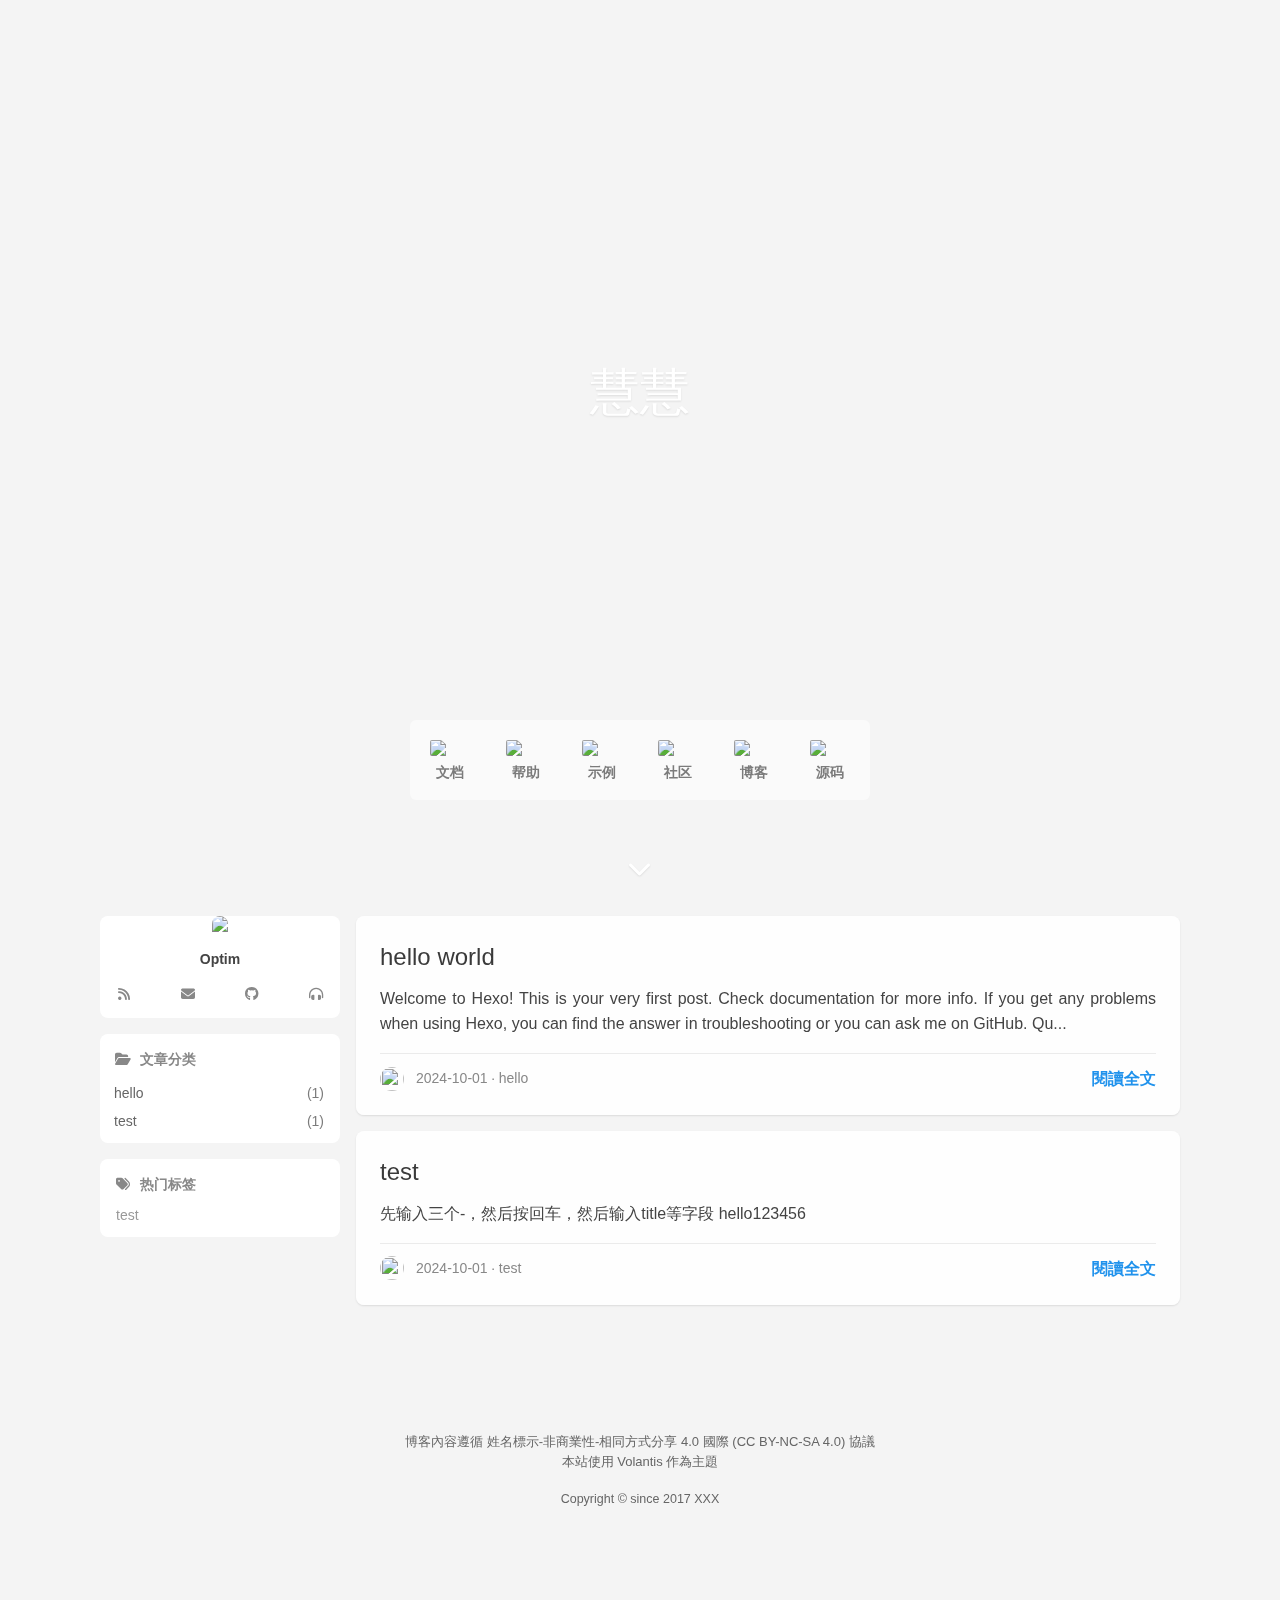
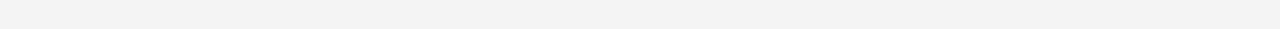
==== index.html @ 01fb9c76 "Site updated: 2024-10-01 23:43:16" ====
<!DOCTYPE html>
<html lang="zh">
    <head hexo-theme='https://github.com/volantis-x/hexo-theme-volantis/#6.0.0-alpha.1'>
  <meta name="generator" content="Hexo 7.3.0">
  <meta name="Volantis" content="6.0.0-alpha.1">
  <meta charset="utf-8">
  <!-- SEO相关 -->
  <meta name="robots" content="index,follow">
  <link rel="canonical" href="http://example.com/"/>
  <!-- 渲染优化 -->
    <meta http-equiv='x-dns-prefetch-control' content='on' />
      <link rel='dns-prefetch' href='https://unpkg.com'>
      <link rel="preconnect" href="https://unpkg.com" crossorigin>
      <link rel='dns-prefetch' href='https://cdn.bootcdn.net'>
      <link rel="preconnect" href="https://cdn.bootcdn.net" crossorigin>
  <meta name="renderer" content="webkit">
  <meta name="force-rendering" content="webkit">
  <meta http-equiv="X-UA-Compatible" content="IE=Edge,chrome=1">
    <meta http-equiv="Content-Security-Policy" content=" default-src 'self' https:; block-all-mixed-content; base-uri 'self' https:; form-action 'self' https:; worker-src 'self' https:; connect-src 'self' https: *; img-src 'self' data: https: *; media-src 'self' https: *; font-src 'self' data: https: *; frame-src 'self' https: *; manifest-src 'self' https: *; child-src https:; script-src 'self' https: 'unsafe-inline' *; style-src 'self' https: 'unsafe-inline' *; ">
  <meta name="HandheldFriendly" content="True" >
  <meta name="apple-mobile-web-app-capable" content="yes">
  <meta name="viewport" content="width=device-width, initial-scale=1, maximum-scale=5">
  <meta content="black-translucent" name="apple-mobile-web-app-status-bar-style">
  <meta content="telephone=no" name="format-detection">
  <!-- import head_begin begin -->
  <!-- import head_begin end -->
  <!-- Custom Files headBegin begin-->
  
  <!-- Custom Files headBegin end-->
  <link rel="preload" href="/css/style.css" as="style">
  <link rel="preload" href="https://unpkg.com/volantis-static@0.0.1660614606622/media/fonts/VarelaRound/VarelaRound-Regular.ttf" as="font" type="font/ttf" crossorigin="anonymous">
<link rel="preload" href="https://unpkg.com/volantis-static@0.0.1660614606622/media/fonts/UbuntuMono/UbuntuMono-Regular.ttf" as="font" type="font/ttf" crossorigin="anonymous">

  <!-- feed -->
  <!-- 页面元数据 -->
  <title>Optim</title>
  <meta name="keywords" content="">
  <meta desc name="description" content="Optim - Optim - Optim">
  <meta property="og:type" content="website">
<meta property="og:title" content="Optim">
<meta property="og:url" content="http://example.com/index.html">
<meta property="og:site_name" content="Optim">
<meta property="og:locale">
<meta property="og:image" content="https://unpkg.com/volantis-static@0.0.1660614606622/media/org.volantis/blog/favicon/android-chrome-192x192.png">
<meta property="article:author" content="Optim">
<meta name="twitter:card" content="summary">
<meta name="twitter:image" content="https://unpkg.com/volantis-static@0.0.1660614606622/media/org.volantis/blog/favicon/android-chrome-192x192.png">
  <style>
    /* 首屏样式 */
    #safearea {
  display: none;
}
:root {
  --color-site-body: #f4f4f4;
  --color-site-bg: #f4f4f4;
  --color-site-inner: #fff;
  --color-site-footer: #666;
  --color-card: #fff;
  --color-text: #444;
  --color-block: #f6f6f6;
  --color-inlinecode: #c74f00;
  --color-codeblock: #fff7ea;
  --color-h1: #3a3a3a;
  --color-h2: #3a3a3a;
  --color-h3: #333;
  --color-h4: #444;
  --color-h5: #555;
  --color-h6: #666;
  --color-p: #444;
  --color-list: #666;
  --color-list-hl: #30ad91;
  --color-meta: #888;
  --color-read-bkg: #e0d8c8;
  --color-read-post: #f8f1e2;
  --color-copyright-bkg: #f5f5f5;
}
* {
  box-sizing: border-box;
  -webkit-box-sizing: border-box;
  -moz-box-sizing: border-box;
  outline: none;
  margin: 0;
  padding: 0;
}
*::-webkit-scrollbar {
  height: 4px;
  width: 4px;
}
*::-webkit-scrollbar-track-piece {
  background: transparent;
}
*::-webkit-scrollbar-thumb {
  background: #3dd9b6;
  cursor: pointer;
  border-radius: 2px;
  -webkit-border-radius: 2px;
}
*::-webkit-scrollbar-thumb:hover {
  background: #ff5722;
}
html {
  color: var(--color-text);
  width: 100%;
  height: 100%;
  font-family: UbuntuMono, "Varela Round", "PingFang SC", "Microsoft YaHei", Helvetica, Arial, Menlo, Monaco, monospace, sans-serif;
  font-size: 16px;
}
html >::-webkit-scrollbar {
  height: 4px;
  width: 4px;
}
html >::-webkit-scrollbar-track-piece {
  background: transparent;
}
html >::-webkit-scrollbar-thumb {
  background: #3dd9b6;
  cursor: pointer;
  border-radius: 2px;
  -webkit-border-radius: 2px;
}
html >::-webkit-scrollbar-thumb:hover {
  background: #ff5722;
}
body {
  background-color: var(--color-site-body);
  text-rendering: optimizelegibility;
  -webkit-tap-highlight-color: rgba(0,0,0,0);
  line-height: 1.6;
  -webkit-text-size-adjust: 100%;
  -ms-text-size-adjust: 100%;
}
body.modal-active {
  overflow: hidden;
}
@media screen and (max-width: 680px) {
  body.modal-active {
    position: fixed;
    top: 0;
    right: 0;
    bottom: 0;
    left: 0;
  }
}
a {
  color: #2092ec;
  cursor: pointer;
  text-decoration: none;
  transition: all 0.28s ease;
  -webkit-transition: all 0.28s ease;
  -khtml-transition: all 0.28s ease;
  -moz-transition: all 0.28s ease;
  -o-transition: all 0.28s ease;
  -ms-transition: all 0.28s ease;
}
a:hover {
  color: #ff5722;
}
a:active,
a:hover {
  outline: 0;
}
ul,
ol {
  padding-left: 0;
}
ul li,
ol li {
  list-style: none;
}
header {
  display: -webkit-box /* OLD - iOS 6-, Safari 3.1-6 */;
  display: -moz-box /* OLD - Firefox 19- (buggy but mostly works) */;
  display: block;
}
img {
  border: 0;
  background: none;
  max-width: 100%;
}
svg:not(:root) {
  overflow: hidden;
}
hr {
  -moz-box-sizing: content-box;
  box-sizing: content-box;
  -webkit-box-sizing: content-box;
  -moz-box-sizing: content-box;
  height: 0;
  border: 0;
  border-radius: 1px;
  -webkit-border-radius: 1px;
  border-bottom: 1px solid rgba(68,68,68,0.1);
}
button,
input {
  color: inherit;
  font: inherit;
  margin: 0;
}
button {
  overflow: visible;
  text-transform: none;
  -webkit-appearance: button;
  cursor: pointer;
}
@supports (backdrop-filter: blur(20px)) {
  .blur {
    background: rgba(255,255,255,0.9) !important;
    backdrop-filter: saturate(200%) blur(20px);
  }
}
.shadow {
  box-shadow: 0 1px 2px 0px rgba(0,0,0,0.1);
  -webkit-box-shadow: 0 1px 2px 0px rgba(0,0,0,0.1);
}
.shadow.floatable {
  transition: all 0.28s ease;
  -webkit-transition: all 0.28s ease;
  -khtml-transition: all 0.28s ease;
  -moz-transition: all 0.28s ease;
  -o-transition: all 0.28s ease;
  -ms-transition: all 0.28s ease;
}
.shadow.floatable:hover {
  box-shadow: 0 2px 4px 0px rgba(0,0,0,0.1), 0 4px 8px 0px rgba(0,0,0,0.1), 0 8px 16px 0px rgba(0,0,0,0.1);
  -webkit-box-shadow: 0 2px 4px 0px rgba(0,0,0,0.1), 0 4px 8px 0px rgba(0,0,0,0.1), 0 8px 16px 0px rgba(0,0,0,0.1);
}
#l_cover {
  min-height: 64px;
}
.cover-wrapper {
  top: 0;
  left: 0;
  max-width: 100%;
  height: 100vh;
  display: -webkit-box /* OLD - iOS 6-, Safari 3.1-6 */;
  display: -moz-box /* OLD - Firefox 19- (buggy but mostly works) */;
  display: -ms-flexbox /* TWEENER - IE 10 */;
  display: -webkit-flex /* NEW - Chrome */;
  display: flex /* NEW, Spec - Opera 12.1, Firefox 20+ */;
  display: flex;
  flex-wrap: nowrap;
  -webkit-flex-wrap: nowrap;
  -khtml-flex-wrap: nowrap;
  -moz-flex-wrap: nowrap;
  -o-flex-wrap: nowrap;
  -ms-flex-wrap: nowrap;
  -webkit-box-direction: normal;
  -moz-box-direction: normal;
  -webkit-box-orient: vertical;
  -moz-box-orient: vertical;
  -webkit-flex-direction: column;
  -ms-flex-direction: column;
  flex-direction: column;
  align-items: center;
  align-self: center;
  align-content: center;
  color: var(--color-site-inner);
  padding: 0 16px;
  user-select: none;
  -webkit-user-select: none;
  -moz-user-select: none;
  -ms-user-select: none;
  position: relative;
  overflow: hidden;
  margin-bottom: -100px;
}
.cover-wrapper .cover-bg {
  position: absolute;
  width: 100%;
  height: 100%;
  background-position: center;
  background-size: cover;
  -webkit-background-size: cover;
  -moz-background-size: cover;
}
.cover-wrapper .cover-bg.lazyload:not(.loaded) {
  opacity: 0;
  -webkit-opacity: 0;
  -moz-opacity: 0;
}
.cover-wrapper .cover-bg.lazyload.loaded {
  animation-delay: 0s;
  animation-duration: 0.5s;
  animation-fill-mode: forwards;
  animation-timing-function: ease-out;
  animation-name: fadeIn;
}
@-moz-keyframes fadeIn {
  0% {
    opacity: 0;
    -webkit-opacity: 0;
    -moz-opacity: 0;
    filter: blur(12px);
    transform: scale(1.02);
    -webkit-transform: scale(1.02);
    -khtml-transform: scale(1.02);
    -moz-transform: scale(1.02);
    -o-transform: scale(1.02);
    -ms-transform: scale(1.02);
  }
  100% {
    opacity: 1;
    -webkit-opacity: 1;
    -moz-opacity: 1;
  }
}
@-webkit-keyframes fadeIn {
  0% {
    opacity: 0;
    -webkit-opacity: 0;
    -moz-opacity: 0;
    filter: blur(12px);
    transform: scale(1.02);
    -webkit-transform: scale(1.02);
    -khtml-transform: scale(1.02);
    -moz-transform: scale(1.02);
    -o-transform: scale(1.02);
    -ms-transform: scale(1.02);
  }
  100% {
    opacity: 1;
    -webkit-opacity: 1;
    -moz-opacity: 1;
  }
}
@-o-keyframes fadeIn {
  0% {
    opacity: 0;
    -webkit-opacity: 0;
    -moz-opacity: 0;
    filter: blur(12px);
    transform: scale(1.02);
    -webkit-transform: scale(1.02);
    -khtml-transform: scale(1.02);
    -moz-transform: scale(1.02);
    -o-transform: scale(1.02);
    -ms-transform: scale(1.02);
  }
  100% {
    opacity: 1;
    -webkit-opacity: 1;
    -moz-opacity: 1;
  }
}
@keyframes fadeIn {
  0% {
    opacity: 0;
    -webkit-opacity: 0;
    -moz-opacity: 0;
    filter: blur(12px);
    transform: scale(1.02);
    -webkit-transform: scale(1.02);
    -khtml-transform: scale(1.02);
    -moz-transform: scale(1.02);
    -o-transform: scale(1.02);
    -ms-transform: scale(1.02);
  }
  100% {
    opacity: 1;
    -webkit-opacity: 1;
    -moz-opacity: 1;
  }
}
.cover-wrapper .cover-body {
  z-index: 1;
  position: relative;
  width: 100%;
  height: 100%;
}
.cover-wrapper#full {
  height: calc(100vh + 100px);
  padding-bottom: 100px;
}
.cover-wrapper#half {
  max-height: 640px;
  min-height: 400px;
  height: calc(36vh - 64px + 200px);
}
.cover-wrapper #scroll-down {
  width: 100%;
  height: 64px;
  position: absolute;
  bottom: 100px;
  text-align: center;
  cursor: pointer;
}
.cover-wrapper #scroll-down .scroll-down-effects {
  color: #fff;
  font-size: 24px;
  line-height: 64px;
  position: absolute;
  width: 24px;
  left: calc(50% - 12px);
  text-shadow: 0 1px 2px rgba(0,0,0,0.1);
  animation: scroll-down-effect 1.5s infinite;
  -webkit-animation: scroll-down-effect 1.5s infinite;
  -khtml-animation: scroll-down-effect 1.5s infinite;
  -moz-animation: scroll-down-effect 1.5s infinite;
  -o-animation: scroll-down-effect 1.5s infinite;
  -ms-animation: scroll-down-effect 1.5s infinite;
}
@-moz-keyframes scroll-down-effect {
  0% {
    top: 0;
    opacity: 1;
    -webkit-opacity: 1;
    -moz-opacity: 1;
  }
  50% {
    top: -16px;
    opacity: 0.4;
    -webkit-opacity: 0.4;
    -moz-opacity: 0.4;
  }
  100% {
    top: 0;
    opacity: 1;
    -webkit-opacity: 1;
    -moz-opacity: 1;
  }
}
@-webkit-keyframes scroll-down-effect {
  0% {
    top: 0;
    opacity: 1;
    -webkit-opacity: 1;
    -moz-opacity: 1;
  }
  50% {
    top: -16px;
    opacity: 0.4;
    -webkit-opacity: 0.4;
    -moz-opacity: 0.4;
  }
  100% {
    top: 0;
    opacity: 1;
    -webkit-opacity: 1;
    -moz-opacity: 1;
  }
}
@-o-keyframes scroll-down-effect {
  0% {
    top: 0;
    opacity: 1;
    -webkit-opacity: 1;
    -moz-opacity: 1;
  }
  50% {
    top: -16px;
    opacity: 0.4;
    -webkit-opacity: 0.4;
    -moz-opacity: 0.4;
  }
  100% {
    top: 0;
    opacity: 1;
    -webkit-opacity: 1;
    -moz-opacity: 1;
  }
}
@keyframes scroll-down-effect {
  0% {
    top: 0;
    opacity: 1;
    -webkit-opacity: 1;
    -moz-opacity: 1;
  }
  50% {
    top: -16px;
    opacity: 0.4;
    -webkit-opacity: 0.4;
    -moz-opacity: 0.4;
  }
  100% {
    top: 0;
    opacity: 1;
    -webkit-opacity: 1;
    -moz-opacity: 1;
  }
}
.cover-wrapper .cover-body {
  margin-top: 64px;
  margin-bottom: 100px;
}
.cover-wrapper .cover-body,
.cover-wrapper .cover-body .top,
.cover-wrapper .cover-body .bottom {
  display: -webkit-box /* OLD - iOS 6-, Safari 3.1-6 */;
  display: -moz-box /* OLD - Firefox 19- (buggy but mostly works) */;
  display: -ms-flexbox /* TWEENER - IE 10 */;
  display: -webkit-flex /* NEW - Chrome */;
  display: flex /* NEW, Spec - Opera 12.1, Firefox 20+ */;
  display: flex;
  -webkit-box-direction: normal;
  -moz-box-direction: normal;
  -webkit-box-orient: vertical;
  -moz-box-orient: vertical;
  -webkit-flex-direction: column;
  -ms-flex-direction: column;
  flex-direction: column;
  align-items: center;
  justify-content: center;
  -webkit-justify-content: center;
  -khtml-justify-content: center;
  -moz-justify-content: center;
  -o-justify-content: center;
  -ms-justify-content: center;
  max-width: 100%;
}
.cover-wrapper .cover-body .bottom {
  margin-top: 32px;
}
.cover-wrapper .cover-body .title {
  font-family: "Varela Round", "PingFang SC", "Microsoft YaHei", Helvetica, Arial, Helvetica, monospace;
  font-size: 3.125rem;
  line-height: 1.2;
  text-shadow: 0 1px 2px rgba(0,0,0,0.1);
}
.cover-wrapper .cover-body .subtitle {
  font-size: 20px;
}
.cover-wrapper .cover-body .logo {
  max-height: 120px;
  max-width: calc(100% - 4 * 16px);
}
@media screen and (min-height: 1024px) {
  .cover-wrapper .cover-body .title {
    font-size: 3rem;
  }
  .cover-wrapper .cover-body .subtitle {
    font-size: 1.05rem;
  }
  .cover-wrapper .cover-body .logo {
    max-height: 150px;
  }
}
.cover-wrapper .cover-body .m_search {
  position: relative;
  max-width: calc(100% - 16px);
  width: 320px;
  vertical-align: middle;
}
.cover-wrapper .cover-body .m_search .form {
  position: relative;
  display: -webkit-box /* OLD - iOS 6-, Safari 3.1-6 */;
  display: -moz-box /* OLD - Firefox 19- (buggy but mostly works) */;
  display: block;
  width: 100%;
}
.cover-wrapper .cover-body .m_search .icon,
.cover-wrapper .cover-body .m_search .input {
  transition: all 0.28s ease;
  -webkit-transition: all 0.28s ease;
  -khtml-transition: all 0.28s ease;
  -moz-transition: all 0.28s ease;
  -o-transition: all 0.28s ease;
  -ms-transition: all 0.28s ease;
}
.cover-wrapper .cover-body .m_search .icon {
  position: absolute;
  display: -webkit-box /* OLD - iOS 6-, Safari 3.1-6 */;
  display: -moz-box /* OLD - Firefox 19- (buggy but mostly works) */;
  display: block;
  line-height: 2.5rem;
  width: 32px;
  top: 0;
  left: 5px;
  color: rgba(68,68,68,0.75);
}
.cover-wrapper .cover-body .m_search .input {
  display: -webkit-box /* OLD - iOS 6-, Safari 3.1-6 */;
  display: -moz-box /* OLD - Firefox 19- (buggy but mostly works) */;
  display: block;
  height: 2.5rem;
  width: 100%;
  box-shadow: none;
  -webkit-box-shadow: none;
  box-sizing: border-box;
  -webkit-box-sizing: border-box;
  -moz-box-sizing: border-box;
  font-size: 0.875rem;
  -webkit-appearance: none;
  padding-left: 36px;
  border-radius: 1.4rem;
  -webkit-border-radius: 1.4rem;
  background: rgba(255,255,255,0.6);
  backdrop-filter: blur(10px);
  border: none;
  color: var(--color-text);
}
@media screen and (max-width: 500px) {
  .cover-wrapper .cover-body .m_search .input {
    padding-left: 36px;
  }
}
.cover-wrapper .cover-body .m_search .input:hover {
  background: rgba(255,255,255,0.8);
}
.cover-wrapper .cover-body .m_search .input:focus {
  background: #fff;
}
.cover-wrapper .list-h {
  display: -webkit-box /* OLD - iOS 6-, Safari 3.1-6 */;
  display: -moz-box /* OLD - Firefox 19- (buggy but mostly works) */;
  display: -ms-flexbox /* TWEENER - IE 10 */;
  display: -webkit-flex /* NEW - Chrome */;
  display: flex /* NEW, Spec - Opera 12.1, Firefox 20+ */;
  display: flex;
  -webkit-box-direction: normal;
  -moz-box-direction: normal;
  -webkit-box-orient: horizontal;
  -moz-box-orient: horizontal;
  -webkit-flex-direction: row;
  -ms-flex-direction: row;
  flex-direction: row;
  flex-wrap: wrap;
  -webkit-flex-wrap: wrap;
  -khtml-flex-wrap: wrap;
  -moz-flex-wrap: wrap;
  -o-flex-wrap: wrap;
  -ms-flex-wrap: wrap;
  align-items: stretch;
  border-radius: 4px;
  -webkit-border-radius: 4px;
  user-select: none;
  -webkit-user-select: none;
  -moz-user-select: none;
  -ms-user-select: none;
}
.cover-wrapper .list-h a {
  -webkit-box-flex: 1;
  -moz-box-flex: 1;
  -webkit-flex: 1 0;
  -ms-flex: 1 0;
  flex: 1 0;
  display: -webkit-box /* OLD - iOS 6-, Safari 3.1-6 */;
  display: -moz-box /* OLD - Firefox 19- (buggy but mostly works) */;
  display: -ms-flexbox /* TWEENER - IE 10 */;
  display: -webkit-flex /* NEW - Chrome */;
  display: flex /* NEW, Spec - Opera 12.1, Firefox 20+ */;
  display: flex;
  font-weight: 600;
}
.cover-wrapper .list-h a img {
  display: -webkit-box /* OLD - iOS 6-, Safari 3.1-6 */;
  display: -moz-box /* OLD - Firefox 19- (buggy but mostly works) */;
  display: block;
  border-radius: 2px;
  -webkit-border-radius: 2px;
  margin: 4px;
  min-width: 40px;
  max-width: 44px;
}
@media screen and (max-width: 768px) {
  .cover-wrapper .list-h a img {
    min-width: 36px;
    max-width: 40px;
  }
}
@media screen and (max-width: 500px) {
  .cover-wrapper .list-h a img {
    margin: 2px 4px;
    min-width: 32px;
    max-width: 36px;
  }
}
@media screen and (max-width: 375px) {
  .cover-wrapper .list-h a img {
    min-width: 28px;
    max-width: 32px;
  }
}
.cover-wrapper {
  max-width: 100%;
}
.cover-wrapper.search .bottom .menu {
  margin-top: 16px;
}
.cover-wrapper.search .bottom .menu .list-h a {
  white-space: nowrap;
  -webkit-box-direction: normal;
  -moz-box-direction: normal;
  -webkit-box-orient: horizontal;
  -moz-box-orient: horizontal;
  -webkit-flex-direction: row;
  -ms-flex-direction: row;
  flex-direction: row;
  align-items: baseline;
  padding: 2px;
  margin: 4px;
  color: var(--color-site-inner);
  opacity: 0.75;
  -webkit-opacity: 0.75;
  -moz-opacity: 0.75;
  text-shadow: 0 1px 2px rgba(0,0,0,0.05);
  border-bottom: 2px solid transparent;
}
.cover-wrapper.search .bottom .menu .list-h a i {
  margin-right: 4px;
}
.cover-wrapper.search .bottom .menu .list-h a p {
  font-size: 0.9375rem;
}
.cover-wrapper.search .bottom .menu .list-h a:hover,
.cover-wrapper.search .bottom .menu .list-h a.active,
.cover-wrapper.search .bottom .menu .list-h a:active {
  opacity: 1;
  -webkit-opacity: 1;
  -moz-opacity: 1;
  border-bottom: 2px solid var(--color-site-inner);
}
.cover-wrapper.dock .menu,
.cover-wrapper.featured .menu,
.cover-wrapper.focus .menu {
  border-radius: 6px;
  -webkit-border-radius: 6px;
}
.cover-wrapper.dock .menu .list-h a,
.cover-wrapper.featured .menu .list-h a,
.cover-wrapper.focus .menu .list-h a {
  -webkit-box-direction: normal;
  -moz-box-direction: normal;
  -webkit-box-orient: vertical;
  -moz-box-orient: vertical;
  -webkit-flex-direction: column;
  -ms-flex-direction: column;
  flex-direction: column;
  align-items: center;
  padding: 12px;
  line-height: 24px;
  border-radius: 4px;
  -webkit-border-radius: 4px;
  border-bottom: none;
  text-align: center;
  align-content: flex-end;
  color: rgba(68,68,68,0.7);
  font-size: 1.5rem;
}
@media screen and (max-width: 500px) {
  .cover-wrapper.dock .menu .list-h a,
  .cover-wrapper.featured .menu .list-h a,
  .cover-wrapper.focus .menu .list-h a {
    padding: 12px 8px;
  }
}
.cover-wrapper.dock .menu .list-h a i,
.cover-wrapper.featured .menu .list-h a i,
.cover-wrapper.focus .menu .list-h a i {
  margin: 8px;
}
.cover-wrapper.dock .menu .list-h a p,
.cover-wrapper.featured .menu .list-h a p,
.cover-wrapper.focus .menu .list-h a p {
  font-size: 0.875rem;
}
.cover-wrapper.dock .menu .list-h a.active,
.cover-wrapper.featured .menu .list-h a.active,
.cover-wrapper.focus .menu .list-h a.active {
  background: var(--color-card);
  backdrop-filter: none;
}
.cover-wrapper.dock .menu .list-h a.active i,
.cover-wrapper.featured .menu .list-h a.active i,
.cover-wrapper.focus .menu .list-h a.active i,
.cover-wrapper.dock .menu .list-h a.active i+p,
.cover-wrapper.featured .menu .list-h a.active i+p,
.cover-wrapper.focus .menu .list-h a.active i+p {
  color: #3dd9b6;
}
.cover-wrapper.dock .menu .list-h a.active img+p,
.cover-wrapper.featured .menu .list-h a.active img+p,
.cover-wrapper.focus .menu .list-h a.active img+p {
  color: var(--color-text);
}
.cover-wrapper.dock .menu .list-h a:hover,
.cover-wrapper.featured .menu .list-h a:hover,
.cover-wrapper.focus .menu .list-h a:hover {
  background: var(--color-card);
}
.cover-wrapper.dock .top {
  margin-bottom: 48px;
}
.cover-wrapper.dock .menu {
  background: rgba(255,255,255,0.5);
  position: absolute;
  bottom: 0;
  max-width: 100%;
}
.cover-wrapper.dock .menu .list-h {
  flex-wrap: nowrap;
  -webkit-flex-wrap: nowrap;
  -khtml-flex-wrap: nowrap;
  -moz-flex-wrap: nowrap;
  -o-flex-wrap: nowrap;
  -ms-flex-wrap: nowrap;
  margin: 4px;
}
.cover-wrapper.dock .menu .list-h a+a {
  margin-left: 4px;
}
@media screen and (max-width: 500px) {
  .cover-wrapper.dock .menu .list-h {
    overflow-x: scroll;
  }
  .cover-wrapper.dock .menu .list-h::-webkit-scrollbar {
    height: 0;
    width: 0;
  }
  .cover-wrapper.dock .menu .list-h::-webkit-scrollbar-track-piece {
    background: transparent;
  }
  .cover-wrapper.dock .menu .list-h::-webkit-scrollbar-thumb {
    background: #3dd9b6;
    cursor: pointer;
    border-radius: 0;
    -webkit-border-radius: 0;
  }
  .cover-wrapper.dock .menu .list-h::-webkit-scrollbar-thumb:hover {
    background: #ff5722;
  }
}
@supports (backdrop-filter: blur(20px)) {
  .cover-wrapper.dock .menu {
    background: rgba(255,255,255,0.5);
    backdrop-filter: saturate(200%) blur(20px);
  }
}
@font-face {
  font-family: 'UbuntuMono';
  src: url("https://unpkg.com/volantis-static@0.0.1660614606622/media/fonts/UbuntuMono/UbuntuMono-Regular.ttf");
  font-weight: 'normal';
  font-style: 'normal';
  font-display: swap;
}
@font-face {
  font-family: 'Varela Round';
  src: url("https://unpkg.com/volantis-static@0.0.1660614606622/media/fonts/VarelaRound/VarelaRound-Regular.ttf");
  font-weight: 'normal';
  font-style: 'normal';
  font-display: swap;
}
.l_header {
  position: fixed;
  z-index: 1000;
  top: 0;
  width: 100%;
  height: 64px;
  background: var(--color-card);
  box-shadow: 0 1px 2px 0px rgba(0,0,0,0.1);
  -webkit-box-shadow: 0 1px 2px 0px rgba(0,0,0,0.1);
}
.l_header.auto {
  transition: opacity 0.4s ease;
  -webkit-transition: opacity 0.4s ease;
  -khtml-transition: opacity 0.4s ease;
  -moz-transition: opacity 0.4s ease;
  -o-transition: opacity 0.4s ease;
  -ms-transition: opacity 0.4s ease;
  visibility: hidden;
}
.l_header.auto.show {
  opacity: 1 !important;
  -webkit-opacity: 1 !important;
  -moz-opacity: 1 !important;
  visibility: visible;
}
.l_header .container {
  margin-left: 16px;
  margin-right: 16px;
}
.l_header #wrapper {
  height: 100%;
  user-select: none;
  -webkit-user-select: none;
  -moz-user-select: none;
  -ms-user-select: none;
}
.l_header #wrapper .nav-main,
.l_header #wrapper .nav-sub {
  display: -webkit-box /* OLD - iOS 6-, Safari 3.1-6 */;
  display: -moz-box /* OLD - Firefox 19- (buggy but mostly works) */;
  display: -ms-flexbox /* TWEENER - IE 10 */;
  display: -webkit-flex /* NEW - Chrome */;
  display: flex /* NEW, Spec - Opera 12.1, Firefox 20+ */;
  display: flex;
  flex-wrap: nowrap;
  -webkit-flex-wrap: nowrap;
  -khtml-flex-wrap: nowrap;
  -moz-flex-wrap: nowrap;
  -o-flex-wrap: nowrap;
  -ms-flex-wrap: nowrap;
  justify-content: space-between;
  -webkit-justify-content: space-between;
  -khtml-justify-content: space-between;
  -moz-justify-content: space-between;
  -o-justify-content: space-between;
  -ms-justify-content: space-between;
  align-items: center;
}
.l_header #wrapper .nav-main {
  transition: all 0.28s ease;
  -webkit-transition: all 0.28s ease;
  -khtml-transition: all 0.28s ease;
  -moz-transition: all 0.28s ease;
  -o-transition: all 0.28s ease;
  -ms-transition: all 0.28s ease;
}
.l_header #wrapper.sub .nav-main {
  transform: translateY(-64px);
  -webkit-transform: translateY(-64px);
  -khtml-transform: translateY(-64px);
  -moz-transform: translateY(-64px);
  -o-transform: translateY(-64px);
  -ms-transform: translateY(-64px);
}
.l_header #wrapper .nav-sub {
  transition: all 0.28s ease;
  -webkit-transition: all 0.28s ease;
  -khtml-transition: all 0.28s ease;
  -moz-transition: all 0.28s ease;
  -o-transition: all 0.28s ease;
  -ms-transition: all 0.28s ease;
  opacity: 0;
  -webkit-opacity: 0;
  -moz-opacity: 0;
  height: 64px;
  width: calc(100% - 2 * 16px);
  position: absolute;
}
.l_header #wrapper .nav-sub ::-webkit-scrollbar {
  display: -webkit-box /* OLD - iOS 6-, Safari 3.1-6 */;
  display: -moz-box /* OLD - Firefox 19- (buggy but mostly works) */;
  display: none;
}
@media screen and (min-width: 2048px) {
  .l_header #wrapper .nav-sub {
    max-width: 55vw;
    margin: auto;
  }
}
.l_header #wrapper.sub .nav-sub {
  opacity: 1;
  -webkit-opacity: 1;
  -moz-opacity: 1;
}
.l_header #wrapper .title {
  position: relative;
  color: var(--color-text);
  padding-left: 24px;
  max-height: 64px;
}
.l_header #wrapper .nav-main .title {
  white-space: nowrap;
  overflow: hidden;
  text-overflow: ellipsis;
  flex-shrink: 0;
  line-height: 64px;
  padding: 0 24px;
  font-size: 1.25rem;
  font-family: "Varela Round", "PingFang SC", "Microsoft YaHei", Helvetica, Arial, Helvetica, monospace;
}
.l_header #wrapper .nav-main .title img {
  height: 64px;
}
.l_header .nav-sub {
  max-width: 1080px;
  margin: auto;
}
.l_header .nav-sub .title {
  font-weight: bold;
  font-family: UbuntuMono, "Varela Round", "PingFang SC", "Microsoft YaHei", Helvetica, Arial, Menlo, Monaco, monospace, sans-serif;
  line-height: 1.2;
  max-height: 64px;
  white-space: normal;
  flex-shrink: 1;
}
.l_header .switcher {
  display: -webkit-box /* OLD - iOS 6-, Safari 3.1-6 */;
  display: -moz-box /* OLD - Firefox 19- (buggy but mostly works) */;
  display: none;
  line-height: 64px;
  align-items: center;
}
.l_header .switcher .s-toc {
  display: -webkit-box /* OLD - iOS 6-, Safari 3.1-6 */;
  display: -moz-box /* OLD - Firefox 19- (buggy but mostly works) */;
  display: none;
}
@media screen and (max-width: 768px) {
  .l_header .switcher .s-toc {
    display: -webkit-box /* OLD - iOS 6-, Safari 3.1-6 */;
    display: -moz-box /* OLD - Firefox 19- (buggy but mostly works) */;
    display: -ms-flexbox /* TWEENER - IE 10 */;
    display: -webkit-flex /* NEW - Chrome */;
    display: flex /* NEW, Spec - Opera 12.1, Firefox 20+ */;
    display: flex;
  }
}
.l_header .switcher >li {
  height: 48px;
  transition: all 0.28s ease;
  -webkit-transition: all 0.28s ease;
  -khtml-transition: all 0.28s ease;
  -moz-transition: all 0.28s ease;
  -o-transition: all 0.28s ease;
  -ms-transition: all 0.28s ease;
  margin: 2px;
}
@media screen and (max-width: 500px) {
  .l_header .switcher >li {
    margin: 0 1px;
    height: 48px;
  }
}
.l_header .switcher >li >a {
  display: -webkit-box /* OLD - iOS 6-, Safari 3.1-6 */;
  display: -moz-box /* OLD - Firefox 19- (buggy but mostly works) */;
  display: -ms-flexbox /* TWEENER - IE 10 */;
  display: -webkit-flex /* NEW - Chrome */;
  display: flex /* NEW, Spec - Opera 12.1, Firefox 20+ */;
  display: flex;
  justify-content: center;
  -webkit-justify-content: center;
  -khtml-justify-content: center;
  -moz-justify-content: center;
  -o-justify-content: center;
  -ms-justify-content: center;
  align-items: center;
  width: 48px;
  height: 48px;
  padding: 0.85em 1.1em;
  border-radius: 100px;
  -webkit-border-radius: 100px;
  border: none;
  transition: all 0.28s ease;
  -webkit-transition: all 0.28s ease;
  -khtml-transition: all 0.28s ease;
  -moz-transition: all 0.28s ease;
  -o-transition: all 0.28s ease;
  -ms-transition: all 0.28s ease;
  color: #3dd9b6;
}
.l_header .switcher >li >a:hover {
  border: none;
}
.l_header .switcher >li >a.active,
.l_header .switcher >li >a:active {
  border: none;
  background: var(--color-site-bg);
}
@media screen and (max-width: 500px) {
  .l_header .switcher >li >a {
    width: 36px;
    height: 48px;
  }
}
.l_header .nav-sub .switcher {
  display: -webkit-box /* OLD - iOS 6-, Safari 3.1-6 */;
  display: -moz-box /* OLD - Firefox 19- (buggy but mostly works) */;
  display: -ms-flexbox /* TWEENER - IE 10 */;
  display: -webkit-flex /* NEW - Chrome */;
  display: flex /* NEW, Spec - Opera 12.1, Firefox 20+ */;
  display: flex;
}
.l_header .m_search {
  display: -webkit-box /* OLD - iOS 6-, Safari 3.1-6 */;
  display: -moz-box /* OLD - Firefox 19- (buggy but mostly works) */;
  display: -ms-flexbox /* TWEENER - IE 10 */;
  display: -webkit-flex /* NEW - Chrome */;
  display: flex /* NEW, Spec - Opera 12.1, Firefox 20+ */;
  display: flex;
  height: 64px;
  width: 240px;
  transition: all 0.28s ease;
  -webkit-transition: all 0.28s ease;
  -khtml-transition: all 0.28s ease;
  -moz-transition: all 0.28s ease;
  -o-transition: all 0.28s ease;
  -ms-transition: all 0.28s ease;
}
@media screen and (max-width: 1024px) {
  .l_header .m_search {
    width: 44px;
    min-width: 44px;
  }
  .l_header .m_search input::placeholder {
    opacity: 0;
    -webkit-opacity: 0;
    -moz-opacity: 0;
  }
  .l_header .m_search:hover {
    width: 240px;
  }
  .l_header .m_search:hover input::placeholder {
    opacity: 1;
    -webkit-opacity: 1;
    -moz-opacity: 1;
  }
}
@media screen and (min-width: 500px) {
  .l_header .m_search:hover .input {
    width: 100%;
  }
  .l_header .m_search:hover .input::placeholder {
    opacity: 1;
    -webkit-opacity: 1;
    -moz-opacity: 1;
  }
}
@media screen and (max-width: 500px) {
  .l_header .m_search {
    min-width: 0;
  }
  .l_header .m_search input::placeholder {
    opacity: 1;
    -webkit-opacity: 1;
    -moz-opacity: 1;
  }
}
.l_header .m_search .form {
  position: relative;
  display: -webkit-box /* OLD - iOS 6-, Safari 3.1-6 */;
  display: -moz-box /* OLD - Firefox 19- (buggy but mostly works) */;
  display: -ms-flexbox /* TWEENER - IE 10 */;
  display: -webkit-flex /* NEW - Chrome */;
  display: flex /* NEW, Spec - Opera 12.1, Firefox 20+ */;
  display: flex;
  width: 100%;
  align-items: center;
}
.l_header .m_search .icon {
  position: absolute;
  width: 36px;
  left: 5px;
  color: var(--color-meta);
}
@media screen and (max-width: 500px) {
  .l_header .m_search .icon {
    display: -webkit-box /* OLD - iOS 6-, Safari 3.1-6 */;
    display: -moz-box /* OLD - Firefox 19- (buggy but mostly works) */;
    display: none;
  }
}
.l_header .m_search .input {
  display: -webkit-box /* OLD - iOS 6-, Safari 3.1-6 */;
  display: -moz-box /* OLD - Firefox 19- (buggy but mostly works) */;
  display: block;
  padding-top: 8px;
  padding-bottom: 8px;
  line-height: 1.3;
  width: 100%;
  color: var(--color-text);
  background: #fafafa;
  box-shadow: none;
  -webkit-box-shadow: none;
  box-sizing: border-box;
  -webkit-box-sizing: border-box;
  -moz-box-sizing: border-box;
  padding-left: 40px;
  font-size: 0.875rem;
  border-radius: 8px;
  -webkit-border-radius: 8px;
  border: none;
  transition: all 0.28s ease;
  -webkit-transition: all 0.28s ease;
  -khtml-transition: all 0.28s ease;
  -moz-transition: all 0.28s ease;
  -o-transition: all 0.28s ease;
  -ms-transition: all 0.28s ease;
}
@media screen and (min-width: 500px) {
  .l_header .m_search .input:focus {
    box-shadow: 0 4px 8px 0px rgba(0,0,0,0.1);
    -webkit-box-shadow: 0 4px 8px 0px rgba(0,0,0,0.1);
  }
}
@media screen and (max-width: 500px) {
  .l_header .m_search .input {
    background: var(--color-block);
    padding-left: 8px;
    border: none;
  }
  .l_header .m_search .input:hover,
  .l_header .m_search .input:focus {
    border: none;
  }
}
@media (max-width: 500px) {
  .l_header .m_search {
    left: 0;
    width: 0;
    overflow: hidden;
    position: absolute;
    background: #fff;
    transition: all 0.28s ease;
    -webkit-transition: all 0.28s ease;
    -khtml-transition: all 0.28s ease;
    -moz-transition: all 0.28s ease;
    -o-transition: all 0.28s ease;
    -ms-transition: all 0.28s ease;
  }
  .l_header .m_search .input {
    border-radius: 32px;
    -webkit-border-radius: 32px;
    margin-left: 16px;
    padding-left: 16px;
  }
  .l_header.z_search-open .m_search {
    width: 100%;
  }
  .l_header.z_search-open .m_search .input {
    width: calc(100% - 120px);
  }
}
ul.m-pc >li>a {
  color: inherit;
  border-bottom: 2px solid transparent;
}
ul.m-pc >li>a:active,
ul.m-pc >li>a.active {
  border-bottom: 2px solid #3dd9b6;
}
ul.m-pc li:hover >ul.list-v,
ul.list-v li:hover >ul.list-v {
  display: -webkit-box /* OLD - iOS 6-, Safari 3.1-6 */;
  display: -moz-box /* OLD - Firefox 19- (buggy but mostly works) */;
  display: block;
}
ul.nav-list-h {
  display: -webkit-box /* OLD - iOS 6-, Safari 3.1-6 */;
  display: -moz-box /* OLD - Firefox 19- (buggy but mostly works) */;
  display: -ms-flexbox /* TWEENER - IE 10 */;
  display: -webkit-flex /* NEW - Chrome */;
  display: flex /* NEW, Spec - Opera 12.1, Firefox 20+ */;
  display: flex;
  align-items: stretch;
}
ul.nav-list-h>li {
  position: relative;
  justify-content: center;
  -webkit-justify-content: center;
  -khtml-justify-content: center;
  -moz-justify-content: center;
  -o-justify-content: center;
  -ms-justify-content: center;
  height: 100%;
  line-height: 2.4;
  border-radius: 4px;
  -webkit-border-radius: 4px;
}
ul.nav-list-h>li >a {
  -webkit-font-smoothing: antialiased;
  -moz-osx-font-smoothing: grayscale;
  font-weight: 600;
}
ul.list-v {
  z-index: 1;
  display: -webkit-box /* OLD - iOS 6-, Safari 3.1-6 */;
  display: -moz-box /* OLD - Firefox 19- (buggy but mostly works) */;
  display: none;
  position: absolute;
  background: var(--color-card);
  box-shadow: 0 2px 4px 0px rgba(0,0,0,0.08), 0 4px 8px 0px rgba(0,0,0,0.08), 0 8px 16px 0px rgba(0,0,0,0.08);
  -webkit-box-shadow: 0 2px 4px 0px rgba(0,0,0,0.08), 0 4px 8px 0px rgba(0,0,0,0.08), 0 8px 16px 0px rgba(0,0,0,0.08);
  margin-top: -6px;
  border-radius: 4px;
  -webkit-border-radius: 4px;
  padding: 8px 0;
}
ul.list-v.show {
  display: -webkit-box /* OLD - iOS 6-, Safari 3.1-6 */;
  display: -moz-box /* OLD - Firefox 19- (buggy but mostly works) */;
  display: block;
}
ul.list-v hr {
  margin-top: 8px;
  margin-bottom: 8px;
}
ul.list-v >li {
  white-space: nowrap;
  word-break: keep-all;
}
ul.list-v >li.header {
  font-size: 0.78125rem;
  font-weight: bold;
  line-height: 2em;
  color: var(--color-meta);
  margin: 8px 16px 4px;
}
ul.list-v >li.header i {
  margin-right: 8px;
}
ul.list-v >li ul {
  margin-left: 0;
  display: -webkit-box /* OLD - iOS 6-, Safari 3.1-6 */;
  display: -moz-box /* OLD - Firefox 19- (buggy but mostly works) */;
  display: none;
  margin-top: -40px;
}
ul.list-v .aplayer-container {
  min-height: 64px;
  padding: 6px 16px;
}
ul.list-v >li>a {
  transition: all 0.28s ease;
  -webkit-transition: all 0.28s ease;
  -khtml-transition: all 0.28s ease;
  -moz-transition: all 0.28s ease;
  -o-transition: all 0.28s ease;
  -ms-transition: all 0.28s ease;
  display: -webkit-box /* OLD - iOS 6-, Safari 3.1-6 */;
  display: -moz-box /* OLD - Firefox 19- (buggy but mostly works) */;
  display: block;
  color: var(--color-list);
  font-size: 0.875rem;
  font-weight: bold;
  line-height: 36px;
  padding: 0 20px 0 16px;
  text-overflow: ellipsis;
  margin: 0 4px;
  border-radius: 4px;
  -webkit-border-radius: 4px;
}
@media screen and (max-width: 1024px) {
  ul.list-v >li>a {
    line-height: 40px;
  }
}
ul.list-v >li>a >i {
  margin-right: 8px;
}
ul.list-v >li>a:active,
ul.list-v >li>a.active {
  color: var(--color-list-hl);
}
ul.list-v >li>a:hover {
  color: var(--color-list-hl);
  background: var(--color-site-bg);
}
.l_header .menu >ul>li>a {
  display: -webkit-box /* OLD - iOS 6-, Safari 3.1-6 */;
  display: -moz-box /* OLD - Firefox 19- (buggy but mostly works) */;
  display: block;
  padding: 0 8px;
}
.l_header .menu >ul>li>a >i {
  margin-right: 4px;
}
.l_header ul.nav-list-h>li {
  color: var(--color-list);
  line-height: 64px;
}
.l_header ul.nav-list-h>li >a {
  max-height: 64px;
  overflow: hidden;
  color: inherit;
}
.l_header ul.nav-list-h>li >a:active,
.l_header ul.nav-list-h>li >a.active {
  color: #3dd9b6;
}
.l_header ul.nav-list-h>li:hover>a {
  color: var(--color-list-hl);
}
.l_header ul.nav-list-h>li i.music {
  animation: rotate-effect 1.5s linear infinite;
  -webkit-animation: rotate-effect 1.5s linear infinite;
  -khtml-animation: rotate-effect 1.5s linear infinite;
  -moz-animation: rotate-effect 1.5s linear infinite;
  -o-animation: rotate-effect 1.5s linear infinite;
  -ms-animation: rotate-effect 1.5s linear infinite;
}
@-moz-keyframes rotate-effect {
  0% {
    transform: rotate(0);
    -webkit-transform: rotate(0);
    -khtml-transform: rotate(0);
    -moz-transform: rotate(0);
    -o-transform: rotate(0);
    -ms-transform: rotate(0);
  }
  25% {
    transform: rotate(90deg);
    -webkit-transform: rotate(90deg);
    -khtml-transform: rotate(90deg);
    -moz-transform: rotate(90deg);
    -o-transform: rotate(90deg);
    -ms-transform: rotate(90deg);
  }
  50% {
    transform: rotate(180deg);
    -webkit-transform: rotate(180deg);
    -khtml-transform: rotate(180deg);
    -moz-transform: rotate(180deg);
    -o-transform: rotate(180deg);
    -ms-transform: rotate(180deg);
  }
  75% {
    transform: rotate(270deg);
    -webkit-transform: rotate(270deg);
    -khtml-transform: rotate(270deg);
    -moz-transform: rotate(270deg);
    -o-transform: rotate(270deg);
    -ms-transform: rotate(270deg);
  }
  100% {
    transform: rotate(360deg);
    -webkit-transform: rotate(360deg);
    -khtml-transform: rotate(360deg);
    -moz-transform: rotate(360deg);
    -o-transform: rotate(360deg);
    -ms-transform: rotate(360deg);
  }
}
@-webkit-keyframes rotate-effect {
  0% {
    transform: rotate(0);
    -webkit-transform: rotate(0);
    -khtml-transform: rotate(0);
    -moz-transform: rotate(0);
    -o-transform: rotate(0);
    -ms-transform: rotate(0);
  }
  25% {
    transform: rotate(90deg);
    -webkit-transform: rotate(90deg);
    -khtml-transform: rotate(90deg);
    -moz-transform: rotate(90deg);
    -o-transform: rotate(90deg);
    -ms-transform: rotate(90deg);
  }
  50% {
    transform: rotate(180deg);
    -webkit-transform: rotate(180deg);
    -khtml-transform: rotate(180deg);
    -moz-transform: rotate(180deg);
    -o-transform: rotate(180deg);
    -ms-transform: rotate(180deg);
  }
  75% {
    transform: rotate(270deg);
    -webkit-transform: rotate(270deg);
    -khtml-transform: rotate(270deg);
    -moz-transform: rotate(270deg);
    -o-transform: rotate(270deg);
    -ms-transform: rotate(270deg);
  }
  100% {
    transform: rotate(360deg);
    -webkit-transform: rotate(360deg);
    -khtml-transform: rotate(360deg);
    -moz-transform: rotate(360deg);
    -o-transform: rotate(360deg);
    -ms-transform: rotate(360deg);
  }
}
@-o-keyframes rotate-effect {
  0% {
    transform: rotate(0);
    -webkit-transform: rotate(0);
    -khtml-transform: rotate(0);
    -moz-transform: rotate(0);
    -o-transform: rotate(0);
    -ms-transform: rotate(0);
  }
  25% {
    transform: rotate(90deg);
    -webkit-transform: rotate(90deg);
    -khtml-transform: rotate(90deg);
    -moz-transform: rotate(90deg);
    -o-transform: rotate(90deg);
    -ms-transform: rotate(90deg);
  }
  50% {
    transform: rotate(180deg);
    -webkit-transform: rotate(180deg);
    -khtml-transform: rotate(180deg);
    -moz-transform: rotate(180deg);
    -o-transform: rotate(180deg);
    -ms-transform: rotate(180deg);
  }
  75% {
    transform: rotate(270deg);
    -webkit-transform: rotate(270deg);
    -khtml-transform: rotate(270deg);
    -moz-transform: rotate(270deg);
    -o-transform: rotate(270deg);
    -ms-transform: rotate(270deg);
  }
  100% {
    transform: rotate(360deg);
    -webkit-transform: rotate(360deg);
    -khtml-transform: rotate(360deg);
    -moz-transform: rotate(360deg);
    -o-transform: rotate(360deg);
    -ms-transform: rotate(360deg);
  }
}
@keyframes rotate-effect {
  0% {
    transform: rotate(0);
    -webkit-transform: rotate(0);
    -khtml-transform: rotate(0);
    -moz-transform: rotate(0);
    -o-transform: rotate(0);
    -ms-transform: rotate(0);
  }
  25% {
    transform: rotate(90deg);
    -webkit-transform: rotate(90deg);
    -khtml-transform: rotate(90deg);
    -moz-transform: rotate(90deg);
    -o-transform: rotate(90deg);
    -ms-transform: rotate(90deg);
  }
  50% {
    transform: rotate(180deg);
    -webkit-transform: rotate(180deg);
    -khtml-transform: rotate(180deg);
    -moz-transform: rotate(180deg);
    -o-transform: rotate(180deg);
    -ms-transform: rotate(180deg);
  }
  75% {
    transform: rotate(270deg);
    -webkit-transform: rotate(270deg);
    -khtml-transform: rotate(270deg);
    -moz-transform: rotate(270deg);
    -o-transform: rotate(270deg);
    -ms-transform: rotate(270deg);
  }
  100% {
    transform: rotate(360deg);
    -webkit-transform: rotate(360deg);
    -khtml-transform: rotate(360deg);
    -moz-transform: rotate(360deg);
    -o-transform: rotate(360deg);
    -ms-transform: rotate(360deg);
  }
}
.menu-phone li ul.list-v {
  right: calc(100% - 0.5 * 16px);
}
.menu-phone li ul.list-v ul {
  right: calc(100% - 0.5 * 16px);
}
#wrapper {
  max-width: 1080px;
  margin: auto;
}
@media screen and (min-width: 2048px) {
  #wrapper {
    max-width: 55vw;
  }
}
#wrapper .menu {
  -webkit-box-flex: 1;
  -moz-box-flex: 1;
  -webkit-flex: 1 1;
  -ms-flex: 1 1;
  flex: 1 1;
  margin: 0 16px 0 0;
}
#wrapper .menu .list-v ul {
  left: calc(100% - 0.5 * 16px);
}
.menu-phone {
  display: -webkit-box /* OLD - iOS 6-, Safari 3.1-6 */;
  display: -moz-box /* OLD - Firefox 19- (buggy but mostly works) */;
  display: none;
  margin-top: 16px;
  right: 8px;
  transition: all 0.28s ease;
  -webkit-transition: all 0.28s ease;
  -khtml-transition: all 0.28s ease;
  -moz-transition: all 0.28s ease;
  -o-transition: all 0.28s ease;
  -ms-transition: all 0.28s ease;
}
.menu-phone ul {
  right: calc(100% - 0.5 * 16px);
}
@media screen and (max-width: 500px) {
  .menu-phone {
    display: -webkit-box /* OLD - iOS 6-, Safari 3.1-6 */;
    display: -moz-box /* OLD - Firefox 19- (buggy but mostly works) */;
    display: block;
  }
}
.l_header {
  max-width: 65vw;
  left: calc((100% - 65vw) * 0.5);
  border-bottom-left-radius: 8px;
  border-bottom-right-radius: 8px;
}
@media screen and (max-width: 2048px) {
  .l_header {
    max-width: 1112px;
    left: calc((100% - 1112px) * 0.5);
  }
}
@media screen and (max-width: 1112px) {
  .l_header {
    left: 0;
    border-radius: 0;
    -webkit-border-radius: 0;
    max-width: 100%;
  }
}
@media screen and (max-width: 500px) {
  .l_header .container {
    margin-left: 0;
    margin-right: 0;
  }
  .l_header #wrapper .nav-main .title {
    padding-left: 16px;
    padding-right: 16px;
  }
  .l_header #wrapper .nav-sub {
    width: 100%;
  }
  .l_header #wrapper .nav-sub .title {
    overflow-y: scroll;
    margin-top: 2px;
    padding: 8px 16px;
  }
  .l_header #wrapper .switcher {
    display: -webkit-box /* OLD - iOS 6-, Safari 3.1-6 */;
    display: -moz-box /* OLD - Firefox 19- (buggy but mostly works) */;
    display: -ms-flexbox /* TWEENER - IE 10 */;
    display: -webkit-flex /* NEW - Chrome */;
    display: flex /* NEW, Spec - Opera 12.1, Firefox 20+ */;
    display: flex;
    margin-right: 8px;
  }
  .l_header .menu {
    display: -webkit-box /* OLD - iOS 6-, Safari 3.1-6 */;
    display: -moz-box /* OLD - Firefox 19- (buggy but mostly works) */;
    display: none;
  }
}
@media screen and (max-width: 500px) {
  .list-v li {
    max-width: 270px;
  }
}
#u-search {
  display: -webkit-box /* OLD - iOS 6-, Safari 3.1-6 */;
  display: -moz-box /* OLD - Firefox 19- (buggy but mostly works) */;
  display: none;
  position: fixed;
  top: 0;
  left: 0;
  width: 100%;
  height: 100%;
  padding: 60px 20px;
  z-index: 1001;
}
@media screen and (max-width: 680px) {
  #u-search {
    padding: 0px;
  }
}

  </style>
  <link rel="stylesheet" href="/css/style.css" media="print" onload="this.media='all';this.onload=null">
  <noscript><link rel="stylesheet" href="/css/style.css"></noscript>
  
<script>
if (/*@cc_on!@*/false || (!!window.MSInputMethodContext && !!document.documentMode))
    document.write(
	'<style>'+
		'html{'+
			'overflow-x: hidden !important;'+
			'overflow-y: hidden !important;'+
		'}'+
		'.kill-ie{'+
			'text-align:center;'+
			'height: 100%;'+
			'margin-top: 15%;'+
			'margin-bottom: 5500%;'+
		'}'+
    '.kill-t{'+
      'font-size: 2rem;'+
    '}'+
    '.kill-c{'+
      'font-size: 1.2rem;'+
    '}'+
		'#l_header,#l_body{'+
			'display: none;'+
		'}'+
	'</style>'+
    '<div class="kill-ie">'+
        `<span class="kill-t"><b>抱歉，您的瀏覽器無法訪問本站</b></span><br/>`+
        `<span class="kill-c">微軟已經於2016年終止了對 Internet Explorer (IE) 10 及更早版本的支持，<br/>繼續使用存在極大的安全隱患，請使用當代主流的瀏覽器進行訪問。</span><br/>`+
        `<a target="_blank" rel="noopener" href="https://blogs.windows.com/windowsexperience/2021/05/19/the-future-of-internet-explorer-on-windows-10-is-in-microsoft-edge/"><strong>了解詳情 ></strong></a>`+
    '</div>');
</script>


<noscript>
	<style>
		html{
			overflow-x: hidden !important;
			overflow-y: hidden !important;
		}
		.kill-noscript{
			text-align:center;
			height: 100%;
			margin-top: 15%;
			margin-bottom: 5500%;
		}
    .kill-t{
      font-size: 2rem;
    }
    .kill-c{
      font-size: 1.2rem;
    }
		#l_header,#l_body{
			display: none;
		}
	</style>
    <div class="kill-noscript">
        <span class="kill-t"><b>抱歉，您的瀏覽器無法訪問本站</b></span><br/>
        <span class="kill-c">本頁面需要瀏覽器支持（啟用）JavaScript</span><br/>
        <a target="_blank" rel="noopener" href="https://www.baidu.com/s?wd=启用JavaScript"><strong>了解詳情 ></strong></a>
    </div>
</noscript>


  <script>
  /************这个文件存放不需要重载的全局变量和全局函数*********/
  window.volantis = {}; // volantis 全局变量
  volantis.debug = "env"; // 调试模式
  volantis.dom = {}; // 页面Dom see: /source/js/app.js etc.
  /******************** volantis.dom.$ ********************************/
  // 注：这里没有选择器，也没有forEach一次只处理一个dom，这里重新封装主题常用的dom方法，返回的是dom对象，对象包含了以下方法，同时保留dom的原生API
  function volantisDom(ele) {
    if (!ele) ele = document.createElement("div")
    this.ele = ele;
    // ==============================================================
    this.ele.find = (c) => {
      let q = this.ele.querySelector(c)
      if (q)
        return new volantisDom(q)
    }
    // ==============================================================
    this.ele.hasClass = (c) => {
      return this.ele.className.match(new RegExp('(\\s|^)' + c + '(\\s|$)'));
    }
    this.ele.addClass = (c) => {
      this.ele.classList.add(c);
      return this.ele
    }
    this.ele.removeClass = (c) => {
      this.ele.classList.remove(c);
      return this.ele
    }
    this.ele.toggleClass = (c) => {
      if (this.ele.hasClass(c)) {
        this.ele.removeClass(c)
      } else {
        this.ele.addClass(c)
      }
      return this.ele
    }
    // ==============================================================
    this.ele.on = (c, f) => {
      this.ele.addEventListener(c, f, false)
      return this.ele
    }
    this.ele.click = (f, r) => {
      this.ele.on("click", f, r)
      return this.ele
    }
    this.ele.scroll = (f, r) => {
      this.ele.on("scroll", f, r)
      return this.ele
    }
    // ==============================================================
    this.ele.html = (c) => {
      // if(c=== undefined){
      //   return this.ele.innerHTML
      // }else{
      this.ele.innerHTML = c
      return this.ele
      // }
    }
    // ==============================================================
    this.ele.hide = (c) => {
      this.ele.style.display = "none"
      return this.ele
    }
    this.ele.show = (c) => {
      this.ele.style.display = "block"
      return this.ele
    }
    // ==============================================================
    return this.ele
  }
  volantis.dom.$ = (ele) => {
    return !!ele ? new volantisDom(ele) : null;
  }
  /******************** RunItem ********************************/
  function RunItem() {
    this.list = []; // 存放回调函数
    this.start = () => {
      for (var i = 0; i < this.list.length; i++) {
        this.list[i].run();
      }
    };
    this.push = (fn, name, setRequestAnimationFrame = true) => {
      let myfn = fn
      if (setRequestAnimationFrame) {
        myfn = () => {
          volantis.requestAnimationFrame(fn)
        }
      }
      var f = new Item(myfn, name);
      this.list.push(f);
    };
    this.remove = (name) => {
      for (let index = 0; index < this.list.length; index++) {
        const e = this.list[index];
        if (e.name == name) {
          this.list.splice(index, 1);
        }
      }
    }
    // 构造一个可以run的对象
    function Item(fn, name) {
      // 函数名称
      this.name = name || fn.name;
      // run方法
      this.run = () => {
        try {
          fn()
        } catch (error) {
          console.log(error);
        }
      };
    }
  }
  /******************** RightMenu ********************************/
  // volantis.rightmenu.handle(callBack[,"callBackName"]) 外部菜单项控制
  // 可在 volantis.mouseEvent 处获取右键事件
  volantis.rightmenu = {};
  volantis.rightmenu.method = {
    handle: new RunItem(),
  }
  volantis.rightmenu = Object.assign(volantis.rightmenu, {
    handle: volantis.rightmenu.method.handle.push,
  });
  /********************  Dark Mode  ********************************/
  // /layout/_partial/scripts/darkmode.ejs
  // volantis.dark.mode 当前模式 dark or light
  // volantis.dark.toggle() 暗黑模式触发器
  // volantis.dark.push(callBack[,"callBackName"]) 传入触发器回调函数
  volantis.dark = {};
  volantis.dark.method = {
    toggle: new RunItem(),
  };
  volantis.dark = Object.assign(volantis.dark, {
    push: volantis.dark.method.toggle.push,
  });
  /********************  Message  ********************************/
  // VolantisApp.message
  /********************  isMobile  ********************************/
  // /source/js/app.js
  // volantis.isMobile
  // volantis.isMobileOld
  /********************脚本动态加载函数********************************/
  // volantis.js(src, cb)  cb 可以传入onload回调函数 或者 JSON对象 例如: volantis.js("src", ()=>{}) 或 volantis.js("src", {defer:true,onload:()=>{}})
  // volantis.css(src)

  // 返回Promise对象，如下方法同步加载资源，这利于处理文件资源之间的依赖关系，例如：APlayer 需要在 MetingJS 之前加载
  // (async () => {
  //     await volantis.js("...theme.plugins.aplayer.js.aplayer...")
  //     await volantis.js("...theme.plugins.aplayer.js.meting...")
  // })();

  // 已经加入了setTimeout
  volantis.js = (src, cb) => {
    return new Promise(resolve => {
      setTimeout(function () {
        var HEAD = document.getElementsByTagName("head")[0] || document.documentElement;
        var script = document.createElement("script");
        script.setAttribute("type", "text/javascript");
        if (cb) {
          if (JSON.stringify(cb)) {
            for (let p in cb) {
              if (p == "onload") {
                script[p] = () => {
                  cb[p]()
                  resolve()
                }
              } else {
                script[p] = cb[p]
                script.onload = resolve
              }
            }
          } else {
            script.onload = () => {
              cb()
              resolve()
            };
          }
        } else {
          script.onload = resolve
        }
        script.setAttribute("src", src);
        HEAD.appendChild(script);
      });
    });
  }
  volantis.css = (src) => {
    return new Promise(resolve => {
      setTimeout(function () {
        var link = document.createElement('link');
        link.rel = "stylesheet";
        link.href = src;
        link.onload = resolve;
        document.getElementsByTagName("head")[0].appendChild(link);
      });
    });
  }
  /********************按需加载的插件********************************/
  // volantis.import.jQuery().then(()=>{})
  volantis.import = {
    jQuery: () => {
      if (typeof jQuery == "undefined") {
        return volantis.js("https://cdn.bootcdn.net/ajax/libs/jquery/3.7.1/jquery.min.js")
      } else {
        return new Promise(resolve => {
          resolve()
        });
      }
    }
  }
  /********************** requestAnimationFrame ********************************/
  // 1、requestAnimationFrame 会把每一帧中的所有 DOM 操作集中起来，在一次重绘或回流中就完成，并且重绘或回流的时间间隔紧紧跟随浏览器的刷新频率，一般来说，这个频率为每秒60帧。
  // 2、在隐藏或不可见的元素中，requestAnimationFrame 将不会进行重绘或回流，这当然就意味着更少的的 cpu，gpu 和内存使用量。
  volantis.requestAnimationFrame = (fn) => {
    if (!window.requestAnimationFrame) {
      window.requestAnimationFrame = window.requestAnimationFrame || window.mozRequestAnimationFrame || window.webkitRequestAnimationFrame;
    }
    window.requestAnimationFrame(fn)
  }
  /************************ layoutHelper *****************************************/
  volantis.layoutHelper = (helper, html, opt) => {
    opt = Object.assign({ clean: false}, opt)
    function myhelper(helper, html, clean) {
      volantis.tempDiv = document.createElement("div");
      volantis.tempDiv.innerHTML = html;
      let layoutHelper = document.querySelector("#layoutHelper-" + helper)
      if (layoutHelper) {
        if (clean) {
          layoutHelper.innerHTML = ""
        }
        layoutHelper.append(volantis.tempDiv);
      }
    }
    myhelper(helper, html, opt.clean)
  }
  /****************************** 滚动事件处理 ****************************************/
  volantis.scroll = {
    engine: new RunItem(),
    unengine: new RunItem(),
  };
  volantis.scroll = Object.assign(volantis.scroll, {
    push: volantis.scroll.engine.push,
  });
  // 滚动条距离顶部的距离
  volantis.scroll.getScrollTop = () => {
    let scrollPos;
    if (window.pageYOffset) {
      scrollPos = window.pageYOffset;
    } else if (document.compatMode && document.compatMode != 'BackCompat') {
      scrollPos = document.documentElement.scrollTop;
    } else if (document.body) {
      scrollPos = document.body.scrollTop;
    }
    return scrollPos;
  }
  volantis.scroll.scrollHeight = function () {
    return Math.max(
      document.body.scrollHeight,
      document.documentElement.scrollHeight,
    )
  }
  volantis.scroll.offsetHeight = function () {
    return Math.max(
      document.body.offsetHeight,
      document.documentElement.offsetHeight,
      document.body.clientHeight,
      document.documentElement.clientHeight
    )
  }
  volantis.scroll.progress = function () {
    return volantis.scroll.getScrollTop() / (volantis.scroll.scrollHeight() - volantis.scroll.offsetHeight())
  }
  // 使用 requestAnimationFrame 处理滚动事件
  // `volantis.scroll.del` 中存储了一个数值, 该数值检测一定时间间隔内滚动条滚动的位移, 数值的检测频率是浏览器的刷新频率. 数值为正数时, 表示向下滚动. 数值为负数时, 表示向上滚动.
  volantis.scroll.handleScrollEvents = () => {
    volantis.scroll.lastScrollTop = volantis.scroll.getScrollTop()
    function loop() {
      const scrollTop = volantis.scroll.getScrollTop();
      if (volantis.scroll.lastScrollTop !== scrollTop) {
        volantis.scroll.del = scrollTop - volantis.scroll.lastScrollTop;
        volantis.scroll.lastScrollTop = scrollTop;
        // if (volantis.scroll.del > 0) {
        //   console.log("向下滚动");
        // } else {
        //   console.log("向上滚动");
        // }
        // 注销过期的unengine未滚动事件
        volantis.scroll.unengine.list = []
        volantis.scroll.engine.start();
      } else {
        volantis.scroll.unengine.start();
      }
      volantis.requestAnimationFrame(loop)
    }
    volantis.requestAnimationFrame(loop)
  }
  volantis.scroll.handleScrollEvents()
  volantis.scroll.ele = null;
  // 触发页面滚动至目标元素位置
  volantis.scroll.to = (ele, option = {}) => {
    if (!ele) return;
    volantis.scroll.ele = ele;
    // 默认配置
    opt = {
      top: ele.getBoundingClientRect().top + document.documentElement.scrollTop,
      behavior: "smooth"
    }
    // 定义配置
    if ("top" in option) {
      opt.top = option.top
    }
    if ("behavior" in option) {
      opt.behavior = option.behavior
    }
    if ("addTop" in option) {
      opt.top += option.addTop
    }
    if (!("observerDic" in option)) {
      option.observerDic = 100
    }
    // 滚动
    window.scrollTo(opt);
    // 监视器
    // 监视并矫正元素滚动到指定位置
    // 用于处理 lazyload 引起的 cls 导致的定位失败问题
    // option.observer = false
    if (option.observer) {
      setTimeout(() => {
        if (volantis.scroll.ele != ele) {
          return
        }
        volantis.scroll.unengine.push(() => {
          let me = ele.getBoundingClientRect().top
          if (!(me >= -option.observerDic && me <= option.observerDic)) {
            volantis.scroll.to(ele, option)
          }
          volantis.scroll.unengine.remove("unengineObserver")
        }, "unengineObserver")
      }, 1000)
    }
  }
  /********************** Content Visibility ********************************/
  // 见 source/css/first.styl 如果遇到任何问题 删除 .post-story 即可
  // 一个元素被声明 content-visibility 属性后 如果元素不在 viewport 中 浏览器不会计算其后代元素样式和属性 从而节省 Style & Layout 耗时
  // content-visibility 的副作用: 锚点失效 等等(实验初期 暂不明确), 使用此方法清除样式
  volantis.cleanContentVisibility = () => {
    if (document.querySelector(".post-story")) {
      console.log("cleanContentVisibility");
      document.querySelectorAll(".post-story").forEach(e => {
        e.classList.remove("post-story")
      })
    }
  }
  /******************************************************************************/
  /******************************************************************************/
  /******************************************************************************/
  //图像加载出错时的处理
  function errorImgAvatar(img) {
    img.src = "https://unpkg.com/volantis-static@0.0.1660614606622/media/placeholder/avatar/round/3442075.svg";
    img.onerror = null;
  }
  function errorImgCover(img) {
    img.src = "https://unpkg.com/volantis-static@0.0.1660614606622/media/placeholder/cover/76b86c0226ffd.svg";
    img.onerror = null;
  }
  /******************************************************************************/
</script>

<script>
  window.pdata={}
  pdata.ispage=false;
  pdata.commentPath="";
  pdata.commentPlaceholder="";
  pdata.commentConfig={};
  volantis.GLOBAL_CONFIG ={
    root: '/',
    debug: "env",
    default: {"avatar":"https://unpkg.com/volantis-static@0.0.1660614606622/media/placeholder/avatar/round/3442075.svg","link":"https://unpkg.com/volantis-static@0.0.1660614606622/media/placeholder/link/8f277b4ee0ecd.svg","cover":"https://unpkg.com/volantis-static@0.0.1660614606622/media/placeholder/cover/76b86c0226ffd.svg","image":"https://unpkg.com/volantis-static@0.0.1660614606622/media/placeholder/image/2659360.svg"},
    lastupdate: new Date(1727797385521),
    cdn: {
      izitoast_css: 'https://cdn.bootcdn.net/ajax/libs/izitoast/1.4.0/css/iziToast.min.css',
      izitoast_js: 'https://cdn.bootcdn.net/ajax/libs/izitoast/1.4.0/js/iziToast.min.js',
      fancybox_css: 'https://cdn.bootcdn.net/ajax/libs/fancyapps-ui/5.0.33/fancybox/fancybox.min.css',
      fancybox_js: 'https://cdn.bootcdn.net/ajax/libs/fancyapps-ui/5.0.33/fancybox/fancybox.umd.min.js'
    },
    sidebar: {
      for_page: ["blogger","category","tagcloud","donate"],
      for_post: ["toc"],
      webinfo: {
        lastupd: {
          enable: true,
          friendlyShow: true
        },
        runtime: {
          data: "2020/01/01",
          unit: "天"
        }
      }
    },
    plugins: {
      message: {"enable":true,"icon":{"default":"fa-solid fa-info-circle light-blue","quection":"fa-solid fa-question-circle light-blue"},"time":{"default":5000,"quection":20000},"position":"topRight","transitionIn":"bounceInLeft","transitionOut":"fadeOutRight","titleColor":"var(--color-text)","messageColor":"var(--color-text)","backgroundColor":"var(--color-card)","zindex":2147483647,"copyright":{"enable":true,"title":"知识共享许可协议","message":"请遵守 CC BY-NC-SA 4.0 协议。","icon":"far fa-copyright light-blue"},"aplayer":{"enable":true,"play":"fa-solid fa-play","pause":"fa-solid fa-pause"},"rightmenu":{"enable":true,"notice":true}},
      
      
    },
    search: {
      

      
        dataPath: (("/" || "/").endsWith("/") ? "/" || "/" : "//" || "/") + "content.json",
      

      
    },
    languages: {
      
        search: {
          hits_empty: "找不到您查詢的內容：${query}",
          hits_stats: "找到 ${hits} 條結果，用時 ${time} 毫秒",
        }
      
    }
  }
</script>
  <!-- import head_end begin -->
  <!-- import head_end end -->
  <!-- Custom Files headEnd begin-->
  
  <!-- Custom Files headEnd end-->
</head>
  <body itemscope itemtype="https://schema.org.cn/WebPage">
    <!-- import body_begin begin-->
    <!-- import body_begin end-->
    <!-- Custom Files bodyBegin begin-->
    
    <!-- Custom Files bodyBegin end-->
    <header itemscope itemtype="https://schema.org.cn/WPHeader" id="l_header" class="l_header auto shadow floatable blur " style='opacity: 0' >
  <div class='container'>
  <div id='wrapper'>
    <div class='nav-sub'>
      <p class="title"></p>
      <ul class='switcher nav-list-h m-phone'>
        <li><a id="s-comment" class="fa-solid fa-comments fa-fw" target="_self" title="comment"></a></li>
        
          <li><a id="s-toc" class="s-toc fa-solid fa-list fa-fw" target="_self" title="toc"></a></li>
        
      </ul>
    </div>
		<div class="nav-main">
      
        
        <a class="title flat-box" target="_self" href='/'>
          
            <img no-lazy class='logo' src='https://unpkg.com/volantis-static@0.0.1660614606622/media/org.volantis/blog/Logo-NavBar@3x.png'/>
          
          
          
        </a>
      

			<div class='menu navigation'>
				<ul class='nav-list-h m-pc'>
          
          
          
            
            
              <li>
                <a class="menuitem flat-box faa-parent animated-hover"
                href="/" title="博客"
                  
                  
                  
                    active-action="action-home"
                  >
                  <i class='fa-solid fa-rss fa-fw'></i>博客
                </a>
                
              </li>
            
          
          
            
            
              <li>
                <a class="menuitem flat-box faa-parent animated-hover"
                href="/categories/" title="分类"
                  
                  
                  
                    active-action="action-categories"
                  >
                  <i class='fa-solid fa-folder-open fa-fw'></i>分类
                </a>
                
              </li>
            
          
          
            
            
              <li>
                <a class="menuitem flat-box faa-parent animated-hover"
                href="/tags/" title="标签"
                  
                  
                  
                    active-action="action-tags"
                  >
                  <i class='fa-solid fa-tags fa-fw'></i>标签
                </a>
                
              </li>
            
          
          
            
            
              <li>
                <a class="menuitem flat-box faa-parent animated-hover"
                href="/archives/" title="归档"
                  
                  
                  
                    active-action="action-archives"
                  >
                  <i class='fa-solid fa-archive fa-fw'></i>归档
                </a>
                
              </li>
            
          
          
            
            
              <li>
                <a class="menuitem flat-box faa-parent animated-hover"
                href="/friends/" title="友链"
                  
                  
                  
                    active-action="action-friends"
                  >
                  <i class='fa-solid fa-link fa-fw'></i>友链
                </a>
                
              </li>
            
          
          
            
            
              <li>
                <a class="menuitem flat-box faa-parent animated-hover"
                href="/about/" title="关于"
                  
                  
                  
                    active-action="action-about"
                  >
                  <i class='fa-solid fa-info-circle fa-fw'></i>关于
                </a>
                
              </li>
            
          
          
				</ul>
			</div>
      
      <div class="m_search">
        <form name="searchform" class="form u-search-form">
          <i class="icon fa-solid fa-search fa-fw"></i>
          <input type="text" class="input u-search-input" placeholder="Search..." />
        </form>
      </div>
      

			<ul class='switcher nav-list-h m-phone'>
				
					<li><a class="s-search fa-solid fa-search fa-fw" target="_self" title="search"></a></li>
				
				<li>
          <a class="s-menu fa-solid fa-bars fa-fw" target="_self" title="menu"></a>
          <ul class="menu-phone list-v navigation white-box">
            
              
            
              <li>
                <a class="menuitem flat-box faa-parent animated-hover"
                href="/" title="博客"
                  
                  
                  
                    active-action="action-home"
                  >
                  <i class='fa-solid fa-rss fa-fw'></i>博客
                </a>
                
              </li>
            
          
            
              
            
              <li>
                <a class="menuitem flat-box faa-parent animated-hover"
                href="/categories/" title="分类"
                  
                  
                  
                    active-action="action-categories"
                  >
                  <i class='fa-solid fa-folder-open fa-fw'></i>分类
                </a>
                
              </li>
            
          
            
              
            
              <li>
                <a class="menuitem flat-box faa-parent animated-hover"
                href="/tags/" title="标签"
                  
                  
                  
                    active-action="action-tags"
                  >
                  <i class='fa-solid fa-tags fa-fw'></i>标签
                </a>
                
              </li>
            
          
            
              
            
              <li>
                <a class="menuitem flat-box faa-parent animated-hover"
                href="/archives/" title="归档"
                  
                  
                  
                    active-action="action-archives"
                  >
                  <i class='fa-solid fa-archive fa-fw'></i>归档
                </a>
                
              </li>
            
          
            
              
            
              <li>
                <a class="menuitem flat-box faa-parent animated-hover"
                href="/friends/" title="友链"
                  
                  
                  
                    active-action="action-friends"
                  >
                  <i class='fa-solid fa-link fa-fw'></i>友链
                </a>
                
              </li>
            
          
            
              
            
              <li>
                <a class="menuitem flat-box faa-parent animated-hover"
                href="/about/" title="关于"
                  
                  
                  
                    active-action="action-about"
                  >
                  <i class='fa-solid fa-info-circle fa-fw'></i>关于
                </a>
                
              </li>
            
          
            
          </ul>
        </li>
			</ul>

      <!-- Custom Files header begin -->
      
      <!-- Custom Files header end -->
		</div>
	</div>
  </div>
</header>

    <div id="l_body">
      <div id="l_cover">
  
    
      <div class="cover-wrapper  dock" id='full'>
        
  <div class='cover-bg lazyload placeholder' data-bg="img/bg.jpg"></div>

<div class='cover-body'>
  <div class='top'>
    
    
      <p class="title">慧慧</p>
    
    
  </div>
  <div class='bottom'>
    <div class='menu navigation'>
      <div class='list-h'>
        
          
            <a href="/documents/"
              
              
              active-action="action-documents">
              <img src='https://unpkg.com/volantis-static@0.0.1660614606622/media/twemoji/assets/svg/1f5c3.svg'><p>文档</p>
            </a>
          
            <a href="/faqs/"
              
              
              active-action="action-faqs">
              <img src='https://unpkg.com/volantis-static@0.0.1660614606622/media/twemoji/assets/svg/1f516.svg'><p>帮助</p>
            </a>
          
            <a href="/examples/"
              
              
              active-action="action-examples">
              <img src='https://unpkg.com/volantis-static@0.0.1660614606622/media/twemoji/assets/svg/1f396.svg'><p>示例</p>
            </a>
          
            <a href="/contributors/"
              
              
              active-action="action-contributors">
              <img src='https://unpkg.com/volantis-static@0.0.1660614606622/media/twemoji/assets/svg/1f389.svg'><p>社区</p>
            </a>
          
            <a href="/archives/"
              
              
              active-action="action-archives">
              <img src='https://unpkg.com/volantis-static@0.0.1660614606622/media/twemoji/assets/svg/1f4f0.svg'><p>博客</p>
            </a>
          
            <a target="_blank" rel="noopener" href="https://github.com/volantis-x/hexo-theme-volantis/"
              
              
              active-action="action-https:githubcomvolantis-xhexo-theme-volantis">
              <img src='https://unpkg.com/volantis-static@0.0.1660614606622/media/twemoji/assets/svg/1f9ec.svg'><p>源码</p>
            </a>
          
        
      </div>
    </div>
  </div>
</div>

        <div id="scroll-down"><i class="fa fa-chevron-down scroll-down-effects"></i></div>
      </div>
    
  
</div>

      <div id="safearea">
        <div class="body-wrapper">
          
<div id="l_main" class=''>
  
  <section class="post-list">
    
      
        
          
        
        
          
        
          
        
      
    
    
      
        
          <div class='post-wrapper'>
            <div class="post post-v3 white-box reveal shadow floatable blur"  itemscope itemtype="https://schema.org.cn/Article" >
  <link itemprop="mainEntityOfPage" href="http://example.com/2024/10/01/hello-world/">
  <span hidden itemprop="publisher" itemscope itemtype="https://schema.org.cn/Organization">
    <meta itemprop="name" content="Optim">
  </span>
  <span hidden itemprop="post" itemscope itemtype="https://schema.org.cn/Post">
    <meta itemprop="name" content="Optim">
    <meta itemprop="description" content="">
  </span>
  
  
  
    <span hidden>
      <meta itemprop="image" content="https://unpkg.com/volantis-static@0.0.1660614606622/media/org.volantis/blog/favicon/android-chrome-192x192.png">
    </span>
  
  
    
    <h2 class="article-title"  itemprop="name headline">
      <a href="/2024/10/01/hello-world/"  itemprop="url">
        hello world
      </a>
    </h2>
  
  <div class='md article-desc' itemprop="articleBody">
    
      
        Welcome to Hexo! This is your very first post. Check documentation for more info. If you get any problems when using Hexo, you can find the answer in troubleshooting or you can ask me on GitHub.
Qu...
      
    
  </div>
  
    <div class='meta-v3' line_style='solid'>
      <div>
        
          
          <a class='avatar' href='/'><img src='https://unpkg.com/volantis-static@0.0.1660614606622/media/org.volantis/blog/favicon/apple-touch-icon.png'></a>
          <span hidden itemprop="author" itemscope itemtype="https://schema.org.cn/Person">
            <meta itemprop="image" content="https://unpkg.com/volantis-static@0.0.1660614606622/media/org.volantis/blog/favicon/apple-touch-icon.png">
            <meta itemprop="name" content="optim">
            <meta itemprop="url" content="/">
          </span>
        
        <time itemprop="dateCreated datePublished" datetime="2024-10-01T00:00:00+08:00">2024-10-01</time>
        
          <span class="dot"></span>
          <a class="category-link" href="/categories/hello/">hello</a>
          
            <span hidden itemprop="about" itemscope itemtype="https://schema.org.cn/Thing">
              <a href="/categories/hello/" itemprop="url"><span itemprop="name">hello</span></a>
            </span>
          
        
      </div>
      
        <div>
          <a class='readmore' href='/2024/10/01/hello-world/' itemprop="url">
            閱讀全文
          </a>
        </div>
      
    </div>
  

</div>

          </div>
        
      
        
          <div class='post-wrapper'>
            <div class="post post-v3 white-box reveal shadow floatable blur"  itemscope itemtype="https://schema.org.cn/Article" >
  <link itemprop="mainEntityOfPage" href="http://example.com/2024/10/01/test1001/">
  <span hidden itemprop="publisher" itemscope itemtype="https://schema.org.cn/Organization">
    <meta itemprop="name" content="Optim">
  </span>
  <span hidden itemprop="post" itemscope itemtype="https://schema.org.cn/Post">
    <meta itemprop="name" content="Optim">
    <meta itemprop="description" content="">
  </span>
  
  
  
    <span hidden>
      <meta itemprop="image" content="https://unpkg.com/volantis-static@0.0.1660614606622/media/org.volantis/blog/favicon/android-chrome-192x192.png">
    </span>
  
  
    
    <h2 class="article-title"  itemprop="name headline">
      <a href="/2024/10/01/test1001/"  itemprop="url">
        test
      </a>
    </h2>
  
  <div class='md article-desc' itemprop="articleBody">
    
      
        先输入三个-，然后按回车，然后输入title等字段
hello123456
      
    
  </div>
  
    <div class='meta-v3' line_style='solid'>
      <div>
        
          
          <a class='avatar' href='/'><img src='https://unpkg.com/volantis-static@0.0.1660614606622/media/org.volantis/blog/favicon/apple-touch-icon.png'></a>
          <span hidden itemprop="author" itemscope itemtype="https://schema.org.cn/Person">
            <meta itemprop="image" content="https://unpkg.com/volantis-static@0.0.1660614606622/media/org.volantis/blog/favicon/apple-touch-icon.png">
            <meta itemprop="name" content="optim">
            <meta itemprop="url" content="/">
          </span>
        
        <time itemprop="dateCreated datePublished" datetime="2024-10-01T00:00:00+08:00">2024-10-01</time>
        
          <span class="dot"></span>
          <a class="category-link" href="/categories/test/">test</a>
          
            <span hidden itemprop="about" itemscope itemtype="https://schema.org.cn/Thing">
              <a href="/categories/test/" itemprop="url"><span itemprop="name">test</span></a>
            </span>
          
        
      </div>
      
        <div>
          <a class='readmore' href='/2024/10/01/test1001/' itemprop="url">
            閱讀全文
          </a>
        </div>
      
    </div>
  

</div>

          </div>
        
      
    
  </section>
  
    
  


</div>
<aside id='l_side' itemscope itemtype="https://schema.org.cn/WPSideBar">
  

  
    
    
      
<section class="widget blogger desktop mobile ">
  <div class='content'>
    
      
        <a class='avatar flat-box rectangle' href='/about/'>
          <img no-lazy src='https://unpkg.com/volantis-static@0.0.1660614606622/media/org.volantis/blog/Logo-NavBar@3x.png'/>
        </a>
      
    
    
      <div class='text'>
        
        
        
          <p><span id="jinrishici-sentence">Optim</span></p>
          <script src="https://sdk.jinrishici.com/v2/browser/jinrishici.js" charset="utf-8"></script>
        
      </div>
    
    
      <div class="social-wrapper">
        
          
            <a href="/atom.xml"
              class="social fa-solid fa-rss flat-btn"
              target="_blank"
              rel="external nofollow noopener noreferrer">
              
            </a>
          
        
          
            <a href="mailto:me@xxx.com"
              class="social fa-solid fa-envelope flat-btn"
              target="_blank"
              rel="external nofollow noopener noreferrer">
              
            </a>
          
        
          
            <a href="https://github.com/volantis-x/"
              class="social fab fa-github flat-btn"
              target="_blank"
              rel="external nofollow noopener noreferrer">
              
            </a>
          
        
          
            <a href="/"
              class="social fa-solid fa-headphones-alt flat-btn"
              target="_blank"
              rel="external nofollow noopener noreferrer">
              
            </a>
          
        
      </div>
    
  </div>
</section>

    
  

  
    
    
      
  
  <section class="widget category desktop">
    
  <header>
    
      <a href='/blog/categories/'><i class="fa-solid fa-folder-open fa-fw" aria-hidden="true"></i><span class='name'>文章分类</span></a>
    
  </header>


    <div class='content'>
      <ul class="entry navigation">
        
          <li><a class="flat-box"
            title="/categories/hello/" href="/categories/hello/"
            active-action="action-categorieshello"
            ><div class='name'>hello</div><div class='badge'>(1)</div></a></li>
        
          <li><a class="flat-box"
            title="/categories/test/" href="/categories/test/"
            active-action="action-categoriestest"
            ><div class='name'>test</div><div class='badge'>(1)</div></a></li>
        
      </ul>
    </div>
  </section>


    
  

  
    
    
      
  
  <section class="widget tagcloud desktop mobile">
    
  <header>
    
      <a href='/blog/tags/'><i class="fa-solid fa-tags fa-fw" aria-hidden="true"></i><span class='name'>热门标签</span></a>
    
  </header>


    <div class='content'>
      <a href="/tags/test/" style="font-size: 14px; color: #999">test</a>
    </div>
  </section>


    
  

  


<div class="widget-sticky">

</div>

  <!-- Custom Files side begin -->
  
  <!-- Custom Files side end -->
</aside>



        </div>
        
  
  <footer class="footer clearfix"  itemscope itemtype="https://schema.org.cn/WPFooter">
    <br><br>
    
      
        <div class="aplayer-container">
          


        </div>
      
    
      
        <br>
        <div class="social-wrapper" itemprop="about" itemscope itemtype="https://schema.org.cn/Thing">
          
            
          
            
          
            
          
        </div>
      
    
      
        <div><p>博客內容遵循 <a target="_blank" rel="noopener" href="https://creativecommons.org/licenses/by-nc-sa/4.0/deed.zh_TW">姓名標示-非商業性-相同方式分享 4.0 國際 (CC BY-NC-SA 4.0) 協議</a></p>
</div>
      
    
      
        本站使用
        <a href="https://github.com/volantis-x/hexo-theme-volantis/#6.0.0-alpha.1" target="_blank" class="codename">Volantis</a>
        作為主題
      
    
      
        <div class='copyright'>
        <p><a href="/">Copyright © since 2017 XXX</a></p>

        </div>
      
    
    <!-- Custom Files footer begin-->
    
    <!-- Custom Files footer end-->
  </footer>


        <a id="s-top" class="fa-solid fa-arrow-up fa-fw" title="top"></a>
      </div>
    </div>
    <div>
      <script>
  /******************** volantis.dom ********************************/
  // 页面选择器 将dom对象缓存起来 see: /source/js/app.js etc.
  volantis.dom.bodyAnchor = volantis.dom.$(document.getElementById("safearea")); // 页面主体
  volantis.dom.topBtn = volantis.dom.$(document.getElementById('s-top')); // 向上
  volantis.dom.wrapper = volantis.dom.$(document.getElementById('wrapper')); // 整个导航栏
  volantis.dom.coverAnchor = volantis.dom.$(document.querySelector('#l_cover .cover-wrapper')); // 1个
  volantis.dom.switcher = volantis.dom.$(document.querySelector('#l_header .switcher .s-search')); // 搜索按钮   移动端 1个
  volantis.dom.header = volantis.dom.$(document.getElementById('l_header')); // 移动端导航栏
  volantis.dom.search = volantis.dom.$(document.querySelector('#l_header .m_search')); // 搜索框 桌面端 移动端 1个
  volantis.dom.mPhoneList = volantis.dom.$(document.querySelectorAll('#l_header .m-phone .list-v')); //  手机端 子菜单 多个
</script>

<script>
  
  volantis.css("https://cdn.bootcdn.net/ajax/libs/font-awesome/6.5.1/css/all.min.css");
  
  
  
</script>

<!-- required -->


<!-- internal -->

<script src="/js/app.js"></script>




<!-- rightmenu要在darkmode之前（ToggleButton） darkmode要在comments之前（volantis.dark.push）-->



<script>
  function loadIssuesJS() {
    
      const sites_api = document.getElementById('sites-api');
      if (sites_api != undefined && typeof SitesJS === 'undefined') {
        volantis.js("/js/plugins/tags/sites.js")
      }
    
    
      const friends_api = document.getElementById('friends-api');
      if (friends_api != undefined && typeof FriendsJS === 'undefined') {
        volantis.js("/js/plugins/tags/friends.js")
      }
    
    
      const contributors_api = document.getElementById('contributors-api');
      if (contributors_api != undefined && typeof ContributorsJS === 'undefined') {
        volantis.js("/js/plugins/tags/contributors.js")
      }
    
  };
  loadIssuesJS()
</script>




  <script defer src="https://cdn.bootcdn.net/ajax/libs/vanilla-lazyload/17.8.5/lazyload.min.js"></script>
<script>
  // https://www.npmjs.com/package/vanilla-lazyload
  // Set the options globally
  // to make LazyLoad self-initialize
  window.lazyLoadOptions = {
    elements_selector: ".lazyload",
    threshold: 0
  };
  // Listen to the initialization event
  // and get the instance of LazyLoad
  window.addEventListener(
    "LazyLoad::Initialized",
    function (event) {
      window.lazyLoadInstance = event.detail.instance;
    },
    false
  );
  document.addEventListener('DOMContentLoaded', function () {
    lazyLoadInstance.update();
  });
</script>




  

<script>
  window.FPConfig = {
	delay: 0,
	ignoreKeywords: ["#"],
	maxRPS: 6,
	hoverDelay: 0
  };
</script>
<script defer src="https://unpkg.com/volantis-static@0.0.1660614606622/libs/flying-pages/flying-pages.min.js"></script>









      <script>
  volantis.layoutHelper("comments",`<div id="giscus_container"></div>`)

  volantis.giscus = {};

  function check_giscus() {
    if (volantis.dark.mode === "dark") {
      volantis.giscus.Theme = 'dark';
    } else {
      volantis.giscus.Theme = 'light';
    }

    return document.getElementById("giscus_container");
  }

  function p_giscus() {
    const HEAD = check_giscus();
    if (!HEAD) return;
    let cfg = Object.assign({"theme":{"light":"light","dark":"dark"}},pdata.commentConfig)
    const script = document.createElement('script');
    script.setAttribute('src', 'https://giscus.app/client.js');
    Object.keys(cfg).forEach(k=>{
      if (k != "theme") {
        script.setAttribute('data-'+k, cfg[k]);
      }
    })
    script.setAttribute('data-theme', volantis.giscus.Theme);
    script.setAttribute('crossorigin', "anonymous");
    HEAD.appendChild(script);
  }

  function dark_giscus() {
    const HEAD = check_giscus();
    if (!HEAD) return;

    const message = {
      setConfig: {
        theme: volantis.giscus.Theme
      }
    };
    const giscusIframe = document.querySelector('iframe.giscus-frame');
    giscusIframe.contentWindow.postMessage({ giscus: message }, 'https://giscus.app');
  }
  p_giscus();
  volantis.dark.push(dark_giscus);
</script>

    





<!-- optional -->

  <script>
  async function loadSearchScript() {
    
        
    
    return volantis.js("/js/search/hexo.js");
  }

  function loadSearchService() {
    loadSearchScript();
    document.querySelectorAll(".input.u-search-input").forEach((e) => {
      e.removeEventListener("focus", loadSearchService, false);
    });

    document.querySelectorAll(".u-search-form").forEach((e) => {
      e.addEventListener("submit", (event) => {
        event.preventDefault();
      }, false);
    });
  }

  // 打开并搜索 字符串 s
  function OpenSearch(s) {
    if (typeof SearchService === 'undefined')
      loadSearchScript().then(() => {
        SearchService.setQueryText(s);
        SearchService.search();
      });
    else {
      SearchService.setQueryText(s);
      SearchService.search();
    }
  }

  // 访问含有 ?s=xxx  的链接时打开搜索 // 与搜索引擎 structured data 相关: /scripts/helpers/structured-data/lib/config.js
  if (window.location.search && /^\?s=/g.test(window.location.search)) {
    let queryText = decodeURI(window.location.search)
      .replace(/\ /g, "-")
      .replace(/^\?s=/g, "");
    OpenSearch(queryText);
  }

  // 搜索输入框获取焦点时加载搜索
  document.querySelectorAll(".input.u-search-input").forEach((e) => {
    e.addEventListener("focus", loadSearchService, false);
  });
</script>







  <script>



  function p_highlightjs_copyCode(){
    if (!(document.querySelector(".highlight .code pre") ||
      document.querySelector(".article pre code"))) {
      return;
    }
    VolantisApp.utilCopyCode(".highlight .code pre, .article pre code")
  }
  volantis.requestAnimationFrame(p_highlightjs_copyCode)

</script>










  <script>
  function load_swiper() {
    if (!document.querySelectorAll(".swiper-container")[0]) return;
    volantis.css("https://cdn.bootcdn.net/ajax/libs/Swiper/11.0.6/swiper-bundle.min.css");
    volantis.js("https://cdn.bootcdn.net/ajax/libs/Swiper/11.0.6/swiper-bundle.min.js").then(() => {
      p_swiper();
    });
  }

  load_swiper();

  function p_swiper() {
    volantis.swiper = new Swiper('.swiper-container', {
      slidesPerView: 'auto',
      spaceBetween: 8,
      centeredSlides: true,
      loop: true,
      pagination: {
        el: '.swiper-pagination',
        clickable: true,
      },
      navigation: {
        nextEl: '.swiper-button-next',
        prevEl: '.swiper-button-prev',
      },
    });
  }

</script>



  <script>
  volantis.css("https://cdn.bootcdn.net/ajax/libs/pace/1.2.4/themes/blue/pace-theme-minimal.min.css");
  volantis.js("https://cdn.bootcdn.net/ajax/libs/pace/1.2.4/pace.min.js").then(() => {
    Pace.options.restartOnPushState = false;
    // 阅读进度
    volantis.scroll.push(() => {
      Pace.stop();
      Pace.trigger('start');
      Pace.bar.update(volantis.scroll.progress() * 100);
      document.body.className = document.body.className.replaceAll("pace-running ","");
    },"阅读进度")
    // todo：配置项开关, 哪些页面添加阅读进度
  })
</script>




<script>
  function listenSidebarTOC() {
    const navItems = document.querySelectorAll(".toc li");
    if (!navItems.length) return;
    const targets = []
    const sections = Array.from(navItems).forEach((element) => {
      const link = element.querySelector(".toc-link");
      const target = document.getElementById(
        link.getAttribute("href") ? decodeURI(link.getAttribute("href")).replace("#", "") : link.getAttribute("toc-action").split("toc-")[1] // 兼容 hexo-blog-encrypt
      );
      targets.push(target)
      // 解除 a 标签 href 的 锚点定位, a 标签 href 的 锚点定位 会随机启用?? 产生错位???
      if (link.getAttribute("href")) {
        link.setAttribute("toc-action", "toc-" + decodeURI(link.getAttribute("href")).replace("#", ""))
        link.removeAttribute("href")
      }
      // 配置 点击 触发新的锚点定位
      if (target && target.id) {
        link.addEventListener("click", (event) => {
          event.preventDefault();
          // 这里的 addTop 是通过错位使得 toc 自动展开.
          volantis.scroll.to(target, { addTop: 5, observer: true })
          // Anchor id
          history.pushState(null, document.title, "#" + target.id);
        });
      }
      return target;
    });

    function activateNavByIndex(target) {
      if (target.classList.contains("active-current")) return;

      document.querySelectorAll(".toc .active").forEach((element) => {
        element.classList.remove("active", "active-current");
      });
      target.classList.add("active", "active-current");
      let parent = target.parentNode;
      while (!parent.matches(".toc")) {
        if (parent.matches("li")) parent.classList.add("active");
        parent = parent.parentNode;
      }
    }

    // 方案一：
    volantis.activateNavIndex = 0
    activateNavByIndex(navItems[volantis.activateNavIndex])
    if (targets[0]) {
      volantis.scroll.push(() => {
        if (targets[0].getBoundingClientRect().top >= 0) {
          volantis.activateNavIndex = 0
        } else if (targets[targets.length - 1].getBoundingClientRect().top < 0) {
          volantis.activateNavIndex = targets.length - 1
        } else {
          for (let index = 0; index < targets.length; index++) {
            const target0 = targets[index];
            const target1 = targets[(index + 1) % targets.length];
            if (target0.getBoundingClientRect().top < 0 && target1.getBoundingClientRect().top >= 0) {
              volantis.activateNavIndex = index
              break;
            }
          }
        }
        activateNavByIndex(navItems[volantis.activateNavIndex])
      })
    }

    // 方案二：
    // IntersectionObserver 不是完美精确到像素级别 也不是低延时性的
    // function findIndex(entries) {
    //   let index = 0;
    //   let entry = entries[index];
    //   if (entry.boundingClientRect.top > 0) {
    //     index = sections.indexOf(entry.target);
    //     return index === 0 ? 0 : index - 1;
    //   }
    //   for (; index < entries.length; index++) {
    //     if (entries[index].boundingClientRect.top <= 0) {
    //       entry = entries[index];
    //     } else {
    //       return sections.indexOf(entry.target);
    //     }
    //   }
    //   return sections.indexOf(entry.target);
    // }
    // function createIntersectionObserver(marginTop) {
    //   marginTop = Math.floor(marginTop + 10000);
    //   let intersectionObserver = new IntersectionObserver(
    //     (entries, observe) => {
    //       let scrollHeight = document.documentElement.scrollHeight;
    //       if (scrollHeight > marginTop) {
    //         observe.disconnect();
    //         createIntersectionObserver(scrollHeight);
    //         return;
    //       }
    //       let index = findIndex(entries);
    //       activateNavByIndex(navItems[index]);
    //     }, {
    //       rootMargin: marginTop + "px 0px -100% 0px",
    //       threshold: 0,
    //     }
    //   );
    //   sections.forEach((element) => {
    //     element && intersectionObserver.observe(element);
    //   });
    // }
    // createIntersectionObserver(document.documentElement.scrollHeight);
  }

  document.addEventListener("DOMContentLoaded", () => {
    volantis.requestAnimationFrame(listenSidebarTOC)
  });
</script>





<script>
  document.onreadystatechange = function () {
    if (document.readyState == 'complete') {
      // 页面加载完毕 样式加载失败，或是当前网速慢，或是开启了省流模式
      const { saveData, effectiveType } = navigator.connection || navigator.mozConnection || navigator.webkitConnection || {}
      if (getComputedStyle(document.querySelector("#safearea"), null)["display"] == "none" || saveData || /2g/.test(effectiveType)) {
        document.querySelectorAll(".reveal").forEach(function (e) {
          e.style["opacity"] = "1";
        });
        document.querySelector("#safearea").style["display"] = "block";
      }
    }
  }
</script>


  <script type="application/ld+json">[{"@context":"https://schema.org.cn","@type":"Organization","name":"Optim","url":"http://example.com/","logo":{"@type":"ImageObject","url":"https://unpkg.com/volantis-static@0.0.1660614606622/media/org.volantis/blog/favicon/android-chrome-192x192.png","width":192,"height":192}},{"@context":"https://schema.org.cn","@type":"Person","name":"Optim","image":{"@type":"ImageObject","url":"https://unpkg.com/volantis-static@0.0.1660614606622/media/org.volantis/blog/favicon/android-chrome-192x192.png"},"url":"http://example.com/","sameAs":["https://github.com/volantis-x"],"description":""},{"@context":"https://schema.org.cn","@type":"BreadcrumbList","itemListElement":[{"@type":"ListItem","position":1,"item":{"@id":"http://example.com/","name":"Optim"}}]},{"@context":"https://schema.org.cn","@type":"WebSite","name":"Optim","url":"http://example.com/","keywords":null,"description":"","author":{"@type":"Person","name":"Optim","image":{"@type":"ImageObject","url":"https://unpkg.com/volantis-static@0.0.1660614606622/media/org.volantis/blog/favicon/android-chrome-192x192.png"},"url":"http://example.com/","description":""},"publisher":{"@type":"Organization","name":"Optim","url":"http://example.com/","logo":{"@type":"ImageObject","url":"https://unpkg.com/volantis-static@0.0.1660614606622/media/org.volantis/blog/favicon/android-chrome-192x192.png","width":192,"height":192}},"potentialAction":{"@type":"SearchAction","name":"Site Search","target":{"@type":"EntryPoint","urlTemplate":"http://example.com?s={search_term_string}"},"query-input":"required name=search_term_string"}},{"@context":"https://schema.org.cn","@type":"BlogPosting","description":"","inLanguage":"zh","mainEntityOfPage":{"@type":"WebPage"},"author":{"@type":"Person","name":"Optim","image":{"@type":"ImageObject","url":"https://unpkg.com/volantis-static@0.0.1660614606622/media/org.volantis/blog/favicon/android-chrome-192x192.png"},"url":"http://example.com/"},"publisher":{"@type":"Organization","name":"Optim","logo":{"@type":"ImageObject","url":"https://unpkg.com/volantis-static@0.0.1660614606622/media/org.volantis/blog/favicon/android-chrome-192x192.png","width":192,"height":192}},"wordCount":0,"image":{"@type":"ImageObject","url":"https://unpkg.com/volantis-static@0.0.1660614606622/media/org.volantis/blog/favicon/android-chrome-192x192.png","width":192,"height":192}}]</script>




    </div>
    <!-- import body_end begin-->
    <!-- import body_end end-->
    <!-- Custom Files bodyEnd begin-->
    
    <!-- Custom Files bodyEnd end-->
  </body>
</html>
---- css/style.css ----
#safearea {
  display: block;
}
:root {
  --block-hover: #ededed;
  --text-p1: #222;
  --text-p3: #777;
  --card: #fff;
}
::-moz-selection {
  background: rgba(33,150,243,0.2);
}
::selection {
  background: rgba(33,150,243,0.2);
}
h1 {
  font-size: 1.5rem;
}
h2 {
  font-size: 1.5rem;
}
h3 {
  font-size: 1.25rem;
}
h4 {
  font-size: 1.125rem;
}
h5 {
  font-size: 1rem;
}
h6 {
  font-size: 1rem;
}
h1,
h2,
h3,
h4,
h6 {
  font-weight: normal;
}
a:not([href]) {
  cursor: default;
}
pre {
  tab-size: 4;
  -moz-tab-size: 4;
  -o-tab-size: 4;
  -webkit-tab-size: 4;
}
.clearfix {
  zoom: 1;
}
.clearfix:before,
.clearfix:after {
  content: " ";
  display: -webkit-box /* OLD - iOS 6-, Safari 3.1-6 */;
  display: -moz-box /* OLD - Firefox 19- (buggy but mostly works) */;
  display: table;
}
.clearfix:after {
  clear: both;
}
.hidden {
  text-indent: -9999px;
  visibility: hidden;
  display: -webkit-box /* OLD - iOS 6-, Safari 3.1-6 */;
  display: -moz-box /* OLD - Firefox 19- (buggy but mostly works) */;
  display: none;
}
.inner {
  position: relative;
  width: 80%;
  max-width: 710px;
  margin: 0 auto;
}
.vertical {
  display: -webkit-box /* OLD - iOS 6-, Safari 3.1-6 */;
  display: -moz-box /* OLD - Firefox 19- (buggy but mostly works) */;
  display: table-cell;
  vertical-align: middle;
}
article,
aside,
details,
figcaption,
figure,
footer,
hgroup,
main,
menu,
nav,
section,
summary {
  display: -webkit-box /* OLD - iOS 6-, Safari 3.1-6 */;
  display: -moz-box /* OLD - Firefox 19- (buggy but mostly works) */;
  display: block;
}
article {
  overflow: hidden;
}
abbr[title] {
  border-bottom: 1px dotted;
}
b,
strong {
  font-weight: bold;
}
dfn {
  font-style: italic;
}
h1 {
  font-size: 2em;
  margin: 0.67em 0;
}
mark {
  background: #ff0;
  color: #000;
}
small {
  font-size: 80%;
}
sub,
sup {
  font-size: 50%;
  line-height: 1em;
}
sup {
  vertical-align: text-top;
}
sub {
  vertical-align: text-bottom;
}
figure {
  margin: 1em 40px;
}
pre {
  overflow: auto;
}
span.dot,
span.sep {
  font-size: 0.9em;
  margin: 0 0.2rem;
}
span.dot:before {
  content: '·';
}
span.sep:before {
  content: '/';
}
code,
kbd,
pre,
samp {
  font-family: monospace, monospace;
  font-size: 1em;
}
optgroup,
select,
textarea {
  color: inherit /* 1 */;
  font: inherit /* 2 */;
  margin: 0 /* 3 */;
}
select {
  text-transform: none;
}
html input[type="button"],
input[type="reset"],
input[type="submit"] {
  -webkit-appearance: button /* 2 */;
  cursor: pointer /* 3 */;
}
button[disabled],
html input[disabled] {
  cursor: default;
}
button::-moz-focus-inner,
input::-moz-focus-inner {
  border: 0;
  padding: 0;
}
input[type="checkbox"],
input[type="radio"] {
  box-sizing: border-box /* 1 */;
  -webkit-box-sizing: border-box /* 1 */;
  -moz-box-sizing: border-box /* 1 */;
  padding: 0 /* 2 */;
}
input[type="number"]::-webkit-inner-spin-button,
input[type="number"]::-webkit-outer-spin-button {
  height: auto;
}
input[type="search"] {
  -webkit-appearance: textfield /* 1 */;
  -moz-box-sizing: content-box;
  -webkit-box-sizing: content-box /* 2 */;
  box-sizing: content-box;
  -webkit-box-sizing: content-box;
  -moz-box-sizing: content-box;
}
input[type="search"]::-webkit-search-cancel-button,
input[type="search"]::-webkit-search-decoration {
  -webkit-appearance: none;
}
fieldset {
  border: 1px solid #c0c0c0;
  margin: 0 2px;
  padding: 0.35em 0.625em 0.75em;
}
legend {
  border: 0 /* 1 */;
  padding: 0 /* 2 */;
}
textarea {
  overflow: auto;
}
optgroup {
  font-weight: bold;
}
table:not([class]) {
  border-collapse: collapse;
  overflow: auto;
  display: -webkit-box /* OLD - iOS 6-, Safari 3.1-6 */;
  display: -moz-box /* OLD - Firefox 19- (buggy but mostly works) */;
  display: inline-block;
  max-width: 100%;
  vertical-align: text-top;
}
table:not([class]) th {
  background-color: #f1f1f1;
}
table:not([class]) td,
table:not([class]) th {
  padding: 8px 16px;
  border: 2px solid #f1f1f1;
  line-height: 1.5;
  font-size: 90%;
}
table:not([class]) tr {
  word-break: keep-all;
  background-color: #fefefe;
  transition: all 0.28s ease;
  -webkit-transition: all 0.28s ease;
  -khtml-transition: all 0.28s ease;
  -moz-transition: all 0.28s ease;
  -o-transition: all 0.28s ease;
  -ms-transition: all 0.28s ease;
}
table:not([class]) tr:hover {
  background-color: #f1f1f1;
}
td,
th {
  padding: 0;
}
article#arc,
article#cat,
article#tag {
  padding-top: 48px;
  padding-bottom: 48px;
}
article#arc h2,
article#cat h2,
article#tag h2 {
  font-weight: 600;
}
article#arc h2:first-child,
article#cat h2:first-child,
article#tag h2:first-child {
  margin-top: 0;
}
article#arc {
  margin-bottom: 32px;
  padding-bottom: 64px;
}
article#arc .timenode:before,
article#arc .timenode:after {
  margin-left: 12px;
}
article#arc .timenode .meta {
  padding: 6px 0;
  line-height: 1.5;
  height: auto;
  max-width: 100%;
  display: -webkit-box /* OLD - iOS 6-, Safari 3.1-6 */;
  display: -moz-box /* OLD - Firefox 19- (buggy but mostly works) */;
  display: -ms-flexbox /* TWEENER - IE 10 */;
  display: -webkit-flex /* NEW - Chrome */;
  display: flex /* NEW, Spec - Opera 12.1, Firefox 20+ */;
  display: flex;
  font-size: 0.9375rem;
  font-weight: 500;
  border-radius: 2px;
  -webkit-border-radius: 2px;
  color: var(--color-list);
}
article#arc .timenode .meta:before {
  display: -webkit-box /* OLD - iOS 6-, Safari 3.1-6 */;
  display: -moz-box /* OLD - Firefox 19- (buggy but mostly works) */;
  display: none;
}
article#arc .timenode .meta:after {
  margin-left: 14px;
}
article#arc .timenode .meta:hover {
  color: var(--color-p);
  background: var(--color-site-bg);
}
article#arc .timenode .meta time {
  color: var(--color-meta);
  margin-left: 34px;
  margin-right: 4px;
  flex-shrink: 0;
  width: 60px;
}
article#arc .timenode .meta i {
  line-height: 1.5;
  color: #ff5722;
}
article#arc .timenode .meta i.red {
  color: #fe5f58;
}
article#arc .timenode .meta i.green {
  color: #3dc550;
}
article#arc .timenode .meta i.yellow {
  color: #ffbd2b;
}
article#arc .timenode .meta i.blue {
  color: #1bcdfc;
}
article#arc .timenode .meta i.theme {
  color: #3dd9b6;
}
article#arc .timenode .meta i.accent {
  color: #ff5722;
}
article#arc .timenode .meta i.orange {
  color: #ff5722;
}
article#cat .all-cats a {
  display: -webkit-box /* OLD - iOS 6-, Safari 3.1-6 */;
  display: -moz-box /* OLD - Firefox 19- (buggy but mostly works) */;
  display: block;
  padding: 8px 16px;
  border-radius: 4px;
  -webkit-border-radius: 4px;
  color: var(--color-list);
  font-size: 0.9375rem;
  font-weight: 500;
}
article#cat .all-cats a:hover {
  color: var(--color-list-hl);
  background: var(--color-site-bg);
}
article#cat .all-cats a.child {
  padding-left: 48px;
}
article#tag .all-tags {
  display: -webkit-box /* OLD - iOS 6-, Safari 3.1-6 */;
  display: -moz-box /* OLD - Firefox 19- (buggy but mostly works) */;
  display: -ms-flexbox /* TWEENER - IE 10 */;
  display: -webkit-flex /* NEW - Chrome */;
  display: flex /* NEW, Spec - Opera 12.1, Firefox 20+ */;
  display: flex;
  flex-wrap: wrap;
  -webkit-flex-wrap: wrap;
  -khtml-flex-wrap: wrap;
  -moz-flex-wrap: wrap;
  -o-flex-wrap: wrap;
  -ms-flex-wrap: wrap;
  align-items: flex-start;
  justify-content: flex-start;
  -webkit-justify-content: flex-start;
  -khtml-justify-content: flex-start;
  -moz-justify-content: flex-start;
  -o-justify-content: flex-start;
  -ms-justify-content: flex-start;
  align-items: baseline;
  text-align: center;
}
article#tag .all-tags ul {
  margin: 0 -8px;
  padding: 0;
  display: -webkit-box /* OLD - iOS 6-, Safari 3.1-6 */;
  display: -moz-box /* OLD - Firefox 19- (buggy but mostly works) */;
  display: -ms-flexbox /* TWEENER - IE 10 */;
  display: -webkit-flex /* NEW - Chrome */;
  display: flex /* NEW, Spec - Opera 12.1, Firefox 20+ */;
  display: flex;
  flex-wrap: wrap;
  -webkit-flex-wrap: wrap;
  -khtml-flex-wrap: wrap;
  -moz-flex-wrap: wrap;
  -o-flex-wrap: wrap;
  -ms-flex-wrap: wrap;
}
article#tag .all-tags ul li {
  list-style: none;
  margin: 8px;
  border-radius: 4px;
  -webkit-border-radius: 4px;
  overflow: hidden;
  display: -webkit-box /* OLD - iOS 6-, Safari 3.1-6 */;
  display: -moz-box /* OLD - Firefox 19- (buggy but mostly works) */;
  display: -ms-flexbox /* TWEENER - IE 10 */;
  display: -webkit-flex /* NEW - Chrome */;
  display: flex /* NEW, Spec - Opera 12.1, Firefox 20+ */;
  display: flex;
  position: relative;
  font-size: 0.9375rem;
}
article#tag .all-tags ul li a {
  display: -webkit-box /* OLD - iOS 6-, Safari 3.1-6 */;
  display: -moz-box /* OLD - Firefox 19- (buggy but mostly works) */;
  display: inline-block;
  color: var(--color-list);
  padding: 4px 52px 4px 16px;
  background: var(--color-block);
  font-weight: 500;
}
article#tag .all-tags ul li a:hover {
  background: #ff5722;
  color: #fff;
}
article#tag .all-tags ul li span {
  color: var(--color-meta);
  background: var(--color-card);
  padding: 2px 8px;
  border-radius: 2px;
  -webkit-border-radius: 2px;
  pointer-events: none;
  position: absolute;
  right: 2px;
  top: 2px;
  height: calc(100% - 4px);
}
article#tag .all-tags ul li span:before {
  content: 'x';
}
.article {
  color: var(--color-p);
  word-wrap: break-word;
}
.article a {
  word-break: break-word;
}
.article h1.title,
.article h2.title {
  left: 0;
}
.article h1.title:before,
.article h2.title:before {
  content: none;
}
.article h1,
.article h2 {
  padding-bottom: 0.2rem;
  margin-bottom: 1rem;
  border-bottom: 1px solid rgba(68,68,68,0.1);
}
.article h1 {
  text-align: left;
  color: var(--color-h1);
  margin-top: 48px;
}
.article h2 {
  text-align: left;
  color: var(--color-h2);
  margin-top: 48px;
}
.article h3 {
  text-align: left;
  color: var(--color-h3);
  margin-top: 24px;
}
.article h4 {
  text-align: left;
  color: var(--color-h4);
  margin-top: 16px;
}
.article h5 {
  font-weight: bold;
  color: var(--color-h5);
  margin-top: 1em;
}
.article h6 {
  color: var(--color-h6);
  margin-top: 1em;
}
.article center,
.article center p {
  text-align: center;
}
.article .aplayer {
  margin: 1em 0;
  display: -webkit-box /* OLD - iOS 6-, Safari 3.1-6 */;
  display: -moz-box /* OLD - Firefox 19- (buggy but mostly works) */;
  display: inline-block;
  width: 400px;
  max-width: 100%;
  border-radius: 4px;
  -webkit-border-radius: 4px;
  color: #666;
}
.article p.small-img img,
.article div.small-img img {
  width: auto;
  max-width: 100%;
  margin: 0;
  box-shadow: none;
  -webkit-box-shadow: none;
}
.article s {
  color: #8e8e8e;
  text-decoration-color: #8e8e8e;
}
.article p {
  margin-top: 1em;
  margin-bottom: 1em;
  text-align: justify;
  max-width: 100%;
  line-height: inherit;
}
.article .subtitle h6 {
  color: rgba(68,68,68,0.9);
}
.article figure figcaption span {
  display: -webkit-box /* OLD - iOS 6-, Safari 3.1-6 */;
  display: -moz-box /* OLD - Firefox 19- (buggy but mostly works) */;
  display: inline-block;
  margin-right: 5px;
}
.article blockquote {
  background: var(--color-block);
  border-left: 4px solid #3dd9b6;
  border-radius: 4px;
  -webkit-border-radius: 4px;
}
.article blockquote {
  position: relative;
  width: 100%;
  padding: 16px;
  transition: all 0.28s ease;
  -webkit-transition: all 0.28s ease;
  -khtml-transition: all 0.28s ease;
  -moz-transition: all 0.28s ease;
  -o-transition: all 0.28s ease;
  -ms-transition: all 0.28s ease;
}
.article blockquote,
.article blockquote p,
.article blockquote ul,
.article blockquote ol {
  text-align: left;
  word-wrap: normal;
  font-size: 0.9375rem;
  margin-top: 0.5em;
  margin-bottom: 0.5em;
}
.article blockquote footer {
  padding: 0;
  text-align: justify;
  color: inherit;
  font-style: italic;
  margin: 1em 0;
}
.article blockquote footer cite {
  color: var(--color-meta);
  margin-left: 1em;
}
.article blockquote footer cite::before {
  content: '----';
  padding: 0 0.3em;
}
.article blockquote.pullquote.right {
  border-left: none;
  border-right: 4px solid #3dd9b6;
}
.article blockquote.pullquote.right p {
  text-align: right;
}
.article pre {
  display: -webkit-box /* OLD - iOS 6-, Safari 3.1-6 */;
  display: -moz-box /* OLD - Firefox 19- (buggy but mostly works) */;
  display: block;
  -moz-box-sizing: border-box;
  box-sizing: border-box;
  -webkit-box-sizing: border-box;
  -moz-box-sizing: border-box;
  margin-top: 1em;
  margin-bottom: 1em;
  overflow: auto;
  background: var(--color-codeblock);
  font-size: 0.8125rem;
  font-family: Menlo, UbuntuMono, Monaco, monospace, courier, sans-serif;
  border: 1px solid #ffebcb;
  padding: 16px;
  border-radius: 4px;
  -webkit-border-radius: 4px;
}
.article pre >code:not([class]) {
  background: transparent;
}
.article div>pre {
  border-radius: 4px;
  -webkit-border-radius: 4px;
}
.article div>pre>code:not([class]) {
  padding: 0;
  margin: 0;
  background: transparent;
  color: rgba(68,68,68,0.9);
}
.article code {
  font-family: Menlo, UbuntuMono, Monaco, monospace, courier, sans-serif;
}
.article code:not([class]) {
  word-break: break-all;
  color: var(--color-inlinecode);
  border-radius: 2px;
  -webkit-border-radius: 2px;
}
@media screen and (max-width: 500px) {
  .article ul,
  .article ol {
    font-size: 0.875rem;
  }
  .article figure {
    font-size: 13px;
    line-height: 1.5;
  }
}
.article .widget {
  background: transparent;
  margin: 1em 0;
  box-shadow: none;
  -webkit-box-shadow: none;
  border-radius: 4px;
  -webkit-border-radius: 4px;
  cursor: auto;
  background: var(--color-block);
  padding: 8px 0;
  transition: all 0.28s ease;
  -webkit-transition: all 0.28s ease;
  -khtml-transition: all 0.28s ease;
  -moz-transition: all 0.28s ease;
  -o-transition: all 0.28s ease;
  -ms-transition: all 0.28s ease;
  width: 100%;
}
.article .widget:hover {
  box-shadow: none;
  -webkit-box-shadow: none;
}
.article .widget:active {
  box-shadow: none;
  -webkit-box-shadow: none;
}
.article .widget header {
  padding: 4px 0.6em;
  padding-bottom: 0;
}
.article .widget header,
.article .widget header a {
  color: rgba(68,68,68,0.85);
}
.article .widget.copyright,
.article .widget.qrcode {
  background: none;
  padding: 0;
}
.article .widget.copyright header,
.article .widget.qrcode header {
  display: -webkit-box /* OLD - iOS 6-, Safari 3.1-6 */;
  display: -moz-box /* OLD - Firefox 19- (buggy but mostly works) */;
  display: none;
}
.article .widget.copyright .content,
.article .widget.qrcode .content {
  padding: 0;
}
.article .widget.list .content,
.article .widget.related_posts .content {
  padding: 0 0.6em !important;
}
.article .widget.list .content a,
.article .widget.related_posts .content a {
  color: #2092ec;
}
.article .widget.list .content a:hover,
.article .widget.related_posts .content a:hover {
  color: #ff5722;
}
.article .widget .content {
  padding: 0 0.6em;
  margin: 0;
}
.article .widget .content ul {
  padding-left: 4px;
  margin-left: 16px;
}
.article .widget .content ul a {
  transition: all 0.1s ease;
  -webkit-transition: all 0.1s ease;
  -khtml-transition: all 0.1s ease;
  -moz-transition: all 0.1s ease;
  -o-transition: all 0.1s ease;
  -ms-transition: all 0.1s ease;
  display: -webkit-box /* OLD - iOS 6-, Safari 3.1-6 */;
  display: -moz-box /* OLD - Firefox 19- (buggy but mostly works) */;
  display: inline;
  border-left: none;
  padding: 0;
  padding-left: 4px;
  color: #2092ec;
  font-weight: normal;
  text-decoration: none;
}
.article .widget .content ul a:hover,
.article .widget .content ul a.active,
.article .widget .content ul a:active {
  border-left: none !important;
  background: none !important;
}
.article .widget .content ul a:hover {
  color: #ff5722;
}
.article .widget .content .list a .name {
  display: -webkit-box /* OLD - iOS 6-, Safari 3.1-6 */;
  display: -moz-box /* OLD - Firefox 19- (buggy but mostly works) */;
  display: inline;
  color: #2092ec;
}
.article .widget .content .list a:hover .name {
  color: #ff5722;
}
.article .widget.qrcode > .content {
  display: -webkit-box /* OLD - iOS 6-, Safari 3.1-6 */;
  display: -moz-box /* OLD - Firefox 19- (buggy but mostly works) */;
  display: -ms-flexbox /* TWEENER - IE 10 */;
  display: -webkit-flex /* NEW - Chrome */;
  display: flex /* NEW, Spec - Opera 12.1, Firefox 20+ */;
  display: flex;
  flex-wrap: wrap;
  -webkit-flex-wrap: wrap;
  -khtml-flex-wrap: wrap;
  -moz-flex-wrap: wrap;
  -o-flex-wrap: wrap;
  -ms-flex-wrap: wrap;
  align-items: center;
  justify-content: center;
  -webkit-justify-content: center;
  -khtml-justify-content: center;
  -moz-justify-content: center;
  -o-justify-content: center;
  -ms-justify-content: center;
  padding-left: 16px;
  padding-right: 16px;
  margin-bottom: 4px;
}
.article .widget.qrcode > .content>.fancybox,
.article .widget.qrcode > .content>img {
  margin: 0 8px;
}
.article .widget.qrcode > .content img {
  margin-bottom: 4px;
}
.article .article_footer {
  margin-top: 64px;
}
.article .widget-blur {
  backdrop-filter: none;
}
.md .footer {
  margin-top: 64px;
}
.md .footer >div {
  margin-top: 1em;
  margin-bottom: 1em;
}
.md .footer .header {
  line-height: 1.75;
  padding-bottom: 8px;
  font-weight: 500;
  font-size: 0.875rem;
  color: var(--color-list);
}
.md .footer .header i {
  margin-right: 2px;
}
.md .footer .body ul,
.md .footer .body ol {
  margin-top: 0;
  margin-bottom: 0;
}
.md .footer .references,
.md .footer .related_posts {
  background: var(--color-block);
  border-radius: 4px;
  -webkit-border-radius: 4px;
  padding: 16px;
}
.md .footer .references .body a {
  font-size: 0.9375rem;
  font-weight: 500;
}
.md .footer .related_posts .body {
  margin: 4px;
  overflow: hidden;
  border-radius: 2px;
  -webkit-border-radius: 2px;
}
.md .footer .related_posts .body .vlts-rps {
  display: -webkit-box /* OLD - iOS 6-, Safari 3.1-6 */;
  display: -moz-box /* OLD - Firefox 19- (buggy but mostly works) */;
  display: -ms-flexbox /* TWEENER - IE 10 */;
  display: -webkit-flex /* NEW - Chrome */;
  display: flex /* NEW, Spec - Opera 12.1, Firefox 20+ */;
  display: flex;
}
.md .footer .related_posts .body .vlts-rps .item {
  flex-shrink: 0;
  width: 240px;
}
.md .footer .related_posts .body .vlts-rps .item+.item {
  margin-left: 16px;
}
.md .footer .related_posts .body .vlts-rps .item:hover img {
  filter: ;
}
.md .footer .related_posts .body .vlts-rps img {
  border-radius: 2px;
  -webkit-border-radius: 2px;
  width: 100%;
  height: 120px;
  object-fit: cover;
  filter: ;
}
.md .footer .related_posts .body .vlts-rps span {
  display: -webkit-box /* OLD - iOS 6-, Safari 3.1-6 */;
  display: -moz-box /* OLD - Firefox 19- (buggy but mostly works) */;
  display: block;
  text-align: justify;
  display: -webkit-box /* OLD - iOS 6-, Safari 3.1-6 */;
  display: -moz-box /* OLD - Firefox 19- (buggy but mostly works) */;
  display: -webkit-box;
  -webkit-box-orient: vertical;
  overflow: hidden;
}
.md .footer .related_posts .body .vlts-rps .title {
  font-weight: 600;
  -webkit-line-clamp: 1;
}
.md .footer .related_posts .body .vlts-rps .excerpt {
  font-size: 0.875rem;
  color: var(--color-meta);
  -webkit-line-clamp: 3;
}
.md .footer .copyright blockquote p {
  font-size: 0.875rem;
  margin: 0.25em 0;
}
.md .footer .copyright blockquote p a {
  font-weight: 500;
}
.md .footer .donate {
  display: -webkit-box /* OLD - iOS 6-, Safari 3.1-6 */;
  display: -moz-box /* OLD - Firefox 19- (buggy but mostly works) */;
  display: -ms-flexbox /* TWEENER - IE 10 */;
  display: -webkit-flex /* NEW - Chrome */;
  display: flex /* NEW, Spec - Opera 12.1, Firefox 20+ */;
  display: flex;
  margin: 0 auto;
}
.md .footer .donate .imgs {
  display: -webkit-box /* OLD - iOS 6-, Safari 3.1-6 */;
  display: -moz-box /* OLD - Firefox 19- (buggy but mostly works) */;
  display: -ms-inline-flexbox /* TWEENER - IE 10 */;
  display: -webkit-inline-flex /* NEW - Chrome */;
  display: inline-flex /* NEW, Spec - Opera 12.1, Firefox 20+ */;
  display: inline-flex;
  margin: 0 auto;
}
.md .footer .donate .imgs .fancybox {
  margin: 8px;
}
.md .footer .donate .imgs img {
  width: 80px;
}
article .readmore {
  display: -webkit-box /* OLD - iOS 6-, Safari 3.1-6 */;
  display: -moz-box /* OLD - Firefox 19- (buggy but mostly works) */;
  display: block;
  margin-top: 24px;
  font-size: 0.875rem;
}
.copyright.license {
  background: var(--color-copyright-bkg);
  color: var(--color-meta);
  display: -webkit-box /* OLD - iOS 6-, Safari 3.1-6 */;
  display: -moz-box /* OLD - Firefox 19- (buggy but mostly works) */;
  display: block;
  font-size: 0.95rem;
  line-height: 1.2;
  margin: 15px -40px;
  overflow: hidden;
  padding: 1.25em 40px;
  position: relative;
  border-radius: 4px;
  -webkit-border-radius: 4px;
}
.copyright.license:after {
  background: url("data:image/svg+xml;charset=utf-8,%3Csvg version='1.1' id='Capa_1' xmlns='http://www.w3.org/2000/svg' xmlns:xlink='http://www.w3.org/1999/xlink' x='0px' y='0px' viewBox='0 0 367.467 367.467' style='enable-background:new 0 0 367.467 367.467;' xml:space='preserve'%3E%3Cg%3E%3Cpath d='M183.73,0.018C82.427,0.018,0,82.404,0,183.733c0,101.289,82.427,183.716,183.73,183.716 c101.315,0,183.737-82.427,183.737-183.716C367.467,82.404,285.045,0.018,183.73,0.018z M183.73,326.518 c-78.743,0-142.798-64.052-142.798-142.784c0-78.766,64.055-142.817,142.798-142.817c78.752,0,142.807,64.052,142.807,142.817 C326.536,262.466,262.481,326.518,183.73,326.518z'/%3E%3Cpath d='M244.036,217.014c-11.737,20.141-33.562,32.635-56.956,32.635c-36.329,0-65.921-29.585-65.921-65.915 c0-36.36,29.592-65.955,65.921-65.955c23.395,0,45.219,12.54,56.956,32.641l1.517,2.627h44.28l-2.658-7.129 c-7.705-20.413-21.225-37.769-39.122-50.157c-17.942-12.42-39.017-19.009-60.973-19.009c-58.981,0-106.946,48.006-106.946,106.982 c0,58.98,47.965,106.941,106.946,106.941c21.956,0,43.03-6.567,60.973-19.006c17.897-12.391,31.417-29.741,39.122-50.154 l2.658-7.133h-44.28L244.036,217.014z'/%3E%3C/g%3E%3C/svg%3E");
  content: " ";
  opacity: 0.1;
  -webkit-opacity: 0.1;
  -moz-opacity: 0.1;
  height: 180px;
  right: -10px;
  top: -35px;
  width: 180px;
  position: absolute;
}
.copyright.license a {
  color: var(--color-meta);
}
.copyright.license a:hover {
  color: #ff5722;
}
.copyright.license .license-title,
.copyright.license .license-meta-title {
  margin: 0 0 0.25rem;
}
.copyright.license .license-link,
.copyright.license .license-meta-title {
  font-size: 0.8rem;
}
.copyright.license .license-title {
  font-weight: 700;
}
.copyright.license .license-link {
  margin-bottom: 1rem;
}
.copyright.license .license-meta {
  align-items: center;
  display: -webkit-box /* OLD - iOS 6-, Safari 3.1-6 */;
  display: -moz-box /* OLD - Firefox 19- (buggy but mostly works) */;
  display: -ms-flexbox /* TWEENER - IE 10 */;
  display: -webkit-flex /* NEW - Chrome */;
  display: flex /* NEW, Spec - Opera 12.1, Firefox 20+ */;
  display: flex;
  flex-wrap: wrap;
  -webkit-flex-wrap: wrap;
  -khtml-flex-wrap: wrap;
  -moz-flex-wrap: wrap;
  -o-flex-wrap: wrap;
  -ms-flex-wrap: wrap;
  justify-content: flex-start;
  -webkit-justify-content: flex-start;
  -khtml-justify-content: flex-start;
  -moz-justify-content: flex-start;
  -o-justify-content: flex-start;
  -ms-justify-content: flex-start;
}
.copyright.license .license-meta-item {
  margin: 0 2rem 1em 0;
}
.copyright.license .license-meta-text {
  margin: 0;
}
.copyright.license .license-meta-text a {
  border-bottom: 1px solid var(--color-meta);
}
.copyright.license .license-meta-text a:hover {
  border-bottom-color: #ff5722;
}
.recommended-article {
  overflow: hidden;
}
.recommended-article .recommended-article-header {
  margin-top: 8px;
  margin-left: 8px;
  margin-right: 0;
}
.recommended-article .recommended-article-group {
  display: -webkit-box /* OLD - iOS 6-, Safari 3.1-6 */;
  display: -moz-box /* OLD - Firefox 19- (buggy but mostly works) */;
  display: -ms-flexbox /* TWEENER - IE 10 */;
  display: -webkit-flex /* NEW - Chrome */;
  display: flex /* NEW, Spec - Opera 12.1, Firefox 20+ */;
  display: flex;
  flex-wrap: wrap;
  -webkit-flex-wrap: wrap;
  -khtml-flex-wrap: wrap;
  -moz-flex-wrap: wrap;
  -o-flex-wrap: wrap;
  -ms-flex-wrap: wrap;
  overflow: hidden;
}
@media screen and (max-width: 768px) {
  .recommended-article .recommended-article-group {
    height: 190px;
    overflow: scroll;
    -ms-overflow-style: none;
  }
  .recommended-article .recommended-article-group::-webkit-scrollbar {
    width: 0 !important;
  }
}
.recommended-article .recommended-article-group .recommended-article-item {
  display: -webkit-box /* OLD - iOS 6-, Safari 3.1-6 */;
  display: -moz-box /* OLD - Firefox 19- (buggy but mostly works) */;
  display: -ms-flexbox /* TWEENER - IE 10 */;
  display: -webkit-flex /* NEW - Chrome */;
  display: flex /* NEW, Spec - Opera 12.1, Firefox 20+ */;
  display: flex;
  flex-wrap: wrap;
  -webkit-flex-wrap: wrap;
  -khtml-flex-wrap: wrap;
  -moz-flex-wrap: wrap;
  -o-flex-wrap: wrap;
  -ms-flex-wrap: wrap;
  align-content: center;
  justify-content: center;
  -webkit-justify-content: center;
  -khtml-justify-content: center;
  -moz-justify-content: center;
  -o-justify-content: center;
  -ms-justify-content: center;
  align-items: center;
  overflow: hidden;
  width: calc(100%/3 - 16px);
  max-height: 200px;
  margin-top: 8px;
  margin-left: 8px;
  margin-right: 0;
}
@media screen and (max-width: 768px) {
  .recommended-article .recommended-article-group .recommended-article-item {
    width: calc(100%/2 - 16px);
  }
}
@media screen and (max-width: 500px) {
  .recommended-article .recommended-article-group .recommended-article-item {
    width: calc(100% - 16px);
  }
}
.recommended-article .recommended-article-group .recommended-article-item img {
  display: -webkit-box /* OLD - iOS 6-, Safari 3.1-6 */;
  display: -moz-box /* OLD - Firefox 19- (buggy but mostly works) */;
  display: -ms-flexbox /* TWEENER - IE 10 */;
  display: -webkit-flex /* NEW - Chrome */;
  display: flex /* NEW, Spec - Opera 12.1, Firefox 20+ */;
  display: flex;
  width: 100%;
  height: 150px;
}
.recommended-article .recommended-article-group .recommended-article-item span {
  display: -webkit-box /* OLD - iOS 6-, Safari 3.1-6 */;
  display: -moz-box /* OLD - Firefox 19- (buggy but mostly works) */;
  display: block;
  text-align: justify;
  display: -webkit-box /* OLD - iOS 6-, Safari 3.1-6 */;
  display: -moz-box /* OLD - Firefox 19- (buggy but mostly works) */;
  display: -webkit-box;
  -webkit-box-orient: vertical;
  -webkit-line-clamp: 1;
  overflow: hidden;
}
footer.footer {
  position: relative;
  padding: 40px 10px 120px 10px;
  width: 100%;
  color: var(--color-site-footer);
  margin: 0px auto;
  overflow: hidden;
  text-align: center;
}
footer.footer,
footer.footer p {
  font-size: 0.8125rem;
}
footer.footer .licenses {
  color: fade(, 50%);
}
footer.footer .social-wrapper {
  display: -webkit-box /* OLD - iOS 6-, Safari 3.1-6 */;
  display: -moz-box /* OLD - Firefox 19- (buggy but mostly works) */;
  display: -ms-flexbox /* TWEENER - IE 10 */;
  display: -webkit-flex /* NEW - Chrome */;
  display: flex /* NEW, Spec - Opera 12.1, Firefox 20+ */;
  display: flex;
  justify-content: center;
  -webkit-justify-content: center;
  -khtml-justify-content: center;
  -moz-justify-content: center;
  -o-justify-content: center;
  -ms-justify-content: center;
  flex-wrap: wrap;
  -webkit-flex-wrap: wrap;
  -khtml-flex-wrap: wrap;
  -moz-flex-wrap: wrap;
  -o-flex-wrap: wrap;
  -ms-flex-wrap: wrap;
  margin: 4px 8px;
}
footer.footer a {
  color: var(--color-site-footer);
  padding: 0;
  transition: all 0.28s ease;
  -webkit-transition: all 0.28s ease;
  -khtml-transition: all 0.28s ease;
  -moz-transition: all 0.28s ease;
  -o-transition: all 0.28s ease;
  -ms-transition: all 0.28s ease;
}
footer.footer a:hover {
  color: #ff5722;
}
footer.footer a:not(.social):hover {
  text-decoration: underline;
}
footer.footer a.social {
  position: relative;
  display: -webkit-box /* OLD - iOS 6-, Safari 3.1-6 */;
  display: -moz-box /* OLD - Firefox 19- (buggy but mostly works) */;
  display: inline-block;
  text-align: center;
  display: -webkit-box /* OLD - iOS 6-, Safari 3.1-6 */;
  display: -moz-box /* OLD - Firefox 19- (buggy but mostly works) */;
  display: -ms-flexbox /* TWEENER - IE 10 */;
  display: -webkit-flex /* NEW - Chrome */;
  display: flex /* NEW, Spec - Opera 12.1, Firefox 20+ */;
  display: flex;
  justify-content: center;
  -webkit-justify-content: center;
  -khtml-justify-content: center;
  -moz-justify-content: center;
  -o-justify-content: center;
  -ms-justify-content: center;
  align-items: center;
  min-width: 36px;
  min-height: 36px;
  margin: 4px;
  opacity: 0.75;
  -webkit-opacity: 0.75;
  -moz-opacity: 0.75;
  border-radius: 4px;
  -webkit-border-radius: 4px;
  font-size: 1rem;
}
footer.footer a.social img {
  margin: 8px;
  height: 24px;
}
footer.footer a.social:hover {
  color: #ff5722;
  background: rgba(255,87,34,0.1);
}
footer.footer .copyright {
  margin-top: 16px;
}
footer.footer .copyright p {
  font-size: 0.78125rem;
}
@media screen and (max-width: 768px) {
  footer.footer {
    justify-content: center;
    -webkit-justify-content: center;
    -khtml-justify-content: center;
    -moz-justify-content: center;
    -o-justify-content: center;
    -ms-justify-content: center;
  }
}
.article.l_friends .friends-group .friend-content {
  display: -webkit-box /* OLD - iOS 6-, Safari 3.1-6 */;
  display: -moz-box /* OLD - Firefox 19- (buggy but mostly works) */;
  display: -ms-flexbox /* TWEENER - IE 10 */;
  display: -webkit-flex /* NEW - Chrome */;
  display: flex /* NEW, Spec - Opera 12.1, Firefox 20+ */;
  display: flex;
  flex-wrap: wrap;
  -webkit-flex-wrap: wrap;
  -khtml-flex-wrap: wrap;
  -moz-flex-wrap: wrap;
  -o-flex-wrap: wrap;
  -ms-flex-wrap: wrap;
  margin: -8px;
  border-radius: 8px;
  -webkit-border-radius: 8px;
  align-items: flex-start;
  line-height: 1.3;
}
.article.l_friends .friends-group .friend-content .friend-card {
  display: -webkit-box /* OLD - iOS 6-, Safari 3.1-6 */;
  display: -moz-box /* OLD - Firefox 19- (buggy but mostly works) */;
  display: -ms-flexbox /* TWEENER - IE 10 */;
  display: -webkit-flex /* NEW - Chrome */;
  display: flex /* NEW, Spec - Opera 12.1, Firefox 20+ */;
  display: flex;
  border-radius: 4px;
  -webkit-border-radius: 4px;
  box-shadow: 0 1px 2px 0px rgba(0,0,0,0.1);
  -webkit-box-shadow: 0 1px 2px 0px rgba(0,0,0,0.1);
  padding: 8px 0;
  margin: 8px;
  margin-top: calc(2.25 * 16px + 32px);
  color: var(--color-meta);
  background: var(--color-block);
  justify-content: flex-start;
  -webkit-justify-content: flex-start;
  -khtml-justify-content: flex-start;
  -moz-justify-content: flex-start;
  -o-justify-content: flex-start;
  -ms-justify-content: flex-start;
  align-content: flex-start;
  -webkit-box-direction: normal;
  -moz-box-direction: normal;
  -webkit-box-orient: vertical;
  -moz-box-orient: vertical;
  -webkit-flex-direction: column;
  -ms-flex-direction: column;
  flex-direction: column;
  width: calc(100%/4 - 16px);
}
@media screen and (max-width: 1024px) {
  .article.l_friends .friends-group .friend-content .friend-card {
    width: calc(100%/4 - 16px);
  }
}
@media screen and (max-width: 768px) {
  .article.l_friends .friends-group .friend-content .friend-card {
    width: calc(100%/3 - 16px);
  }
}
@media screen and (max-width: 500px) {
  .article.l_friends .friends-group .friend-content .friend-card {
    width: calc(100%/2 - 16px);
  }
}
.article.l_friends .friends-group .friend-content .friend-card:hover .friend-left .avatar {
  transform: scale(1.2) rotate(12deg);
  -webkit-transform: scale(1.2) rotate(12deg);
  -khtml-transform: scale(1.2) rotate(12deg);
  -moz-transform: scale(1.2) rotate(12deg);
  -o-transform: scale(1.2) rotate(12deg);
  -ms-transform: scale(1.2) rotate(12deg);
  box-shadow: 0 2px 4px 0px rgba(0,0,0,0.1), 0 4px 8px 0px rgba(0,0,0,0.1), 0 8px 16px 0px rgba(0,0,0,0.1);
  -webkit-box-shadow: 0 2px 4px 0px rgba(0,0,0,0.1), 0 4px 8px 0px rgba(0,0,0,0.1), 0 8px 16px 0px rgba(0,0,0,0.1);
}
.article.l_friends .friends-group .friend-content .friend-card .friend-left {
  display: -webkit-box /* OLD - iOS 6-, Safari 3.1-6 */;
  display: -moz-box /* OLD - Firefox 19- (buggy but mostly works) */;
  display: -ms-flexbox /* TWEENER - IE 10 */;
  display: -webkit-flex /* NEW - Chrome */;
  display: flex /* NEW, Spec - Opera 12.1, Firefox 20+ */;
  display: flex;
  align-self: center;
}
.article.l_friends .friends-group .friend-content .friend-card .friend-left .avatar {
  width: 64px;
  height: 64px;
  transition: all 0.28s ease;
  -webkit-transition: all 0.28s ease;
  -khtml-transition: all 0.28s ease;
  -moz-transition: all 0.28s ease;
  -o-transition: all 0.28s ease;
  -ms-transition: all 0.28s ease;
  box-shadow: 0 1px 2px 0px rgba(0,0,0,0.1);
  -webkit-box-shadow: 0 1px 2px 0px rgba(0,0,0,0.1);
  margin: 16px 8px 4px 8px;
  margin-top: calc(-1.25 * 16px - 32px);
  border-radius: 100%;
  -webkit-border-radius: 100%;
  border: 2px solid #fff;
  background: #fff;
}
.article.l_friends .friends-group .friend-content .friend-card .friend-right {
  margin: 4px 8px;
  display: -webkit-box /* OLD - iOS 6-, Safari 3.1-6 */;
  display: -moz-box /* OLD - Firefox 19- (buggy but mostly works) */;
  display: -ms-flexbox /* TWEENER - IE 10 */;
  display: -webkit-flex /* NEW - Chrome */;
  display: flex /* NEW, Spec - Opera 12.1, Firefox 20+ */;
  display: flex;
  -webkit-box-direction: normal;
  -moz-box-direction: normal;
  -webkit-box-orient: vertical;
  -moz-box-orient: vertical;
  -webkit-flex-direction: column;
  -ms-flex-direction: column;
  flex-direction: column;
  text-align: center;
}
.article.l_friends .friends-group .friend-content .friend-card .friend-right p {
  text-align: center;
}
.article.l_friends .friends-group .friend-content .friend-card .friend-right .friend-tags-wrapper {
  transition: all 0.28s ease;
  -webkit-transition: all 0.28s ease;
  -khtml-transition: all 0.28s ease;
  -moz-transition: all 0.28s ease;
  -o-transition: all 0.28s ease;
  -ms-transition: all 0.28s ease;
  margin-left: -2px;
  word-break: break-all;
}
.article.l_friends .friends-group .friend-content .friend-card .friend-right p {
  margin: 0;
}
.article.l_friends .friends-group .friend-content .friend-card .friend-right p.friend-name {
  font-size: 0.8125rem;
  padding-top: 4px;
  font-weight: bold;
}
.article.l_friends .friends-group .friend-content .friend-card .friend-right p.tags {
  font-size: 0.78125rem;
  display: -webkit-box /* OLD - iOS 6-, Safari 3.1-6 */;
  display: -moz-box /* OLD - Firefox 19- (buggy but mostly works) */;
  display: inline;
  background: none;
  word-wrap: break-word;
  padding-right: 4px;
}
.md img {
  position: relative;
  transition: all 0.28s ease;
  -webkit-transition: all 0.28s ease;
  -khtml-transition: all 0.28s ease;
  -moz-transition: all 0.28s ease;
  -o-transition: all 0.28s ease;
  -ms-transition: all 0.28s ease;
}
@media screen and (max-width: 500px) {
  .md img {
    box-shadow: none;
    -webkit-box-shadow: none;
  }
}
.md div>img,
.md p>img {
  display: -webkit-box /* OLD - iOS 6-, Safari 3.1-6 */;
  display: -moz-box /* OLD - Firefox 19- (buggy but mostly works) */;
  display: block;
  margin: auto;
  border-radius: 4px;
  -webkit-border-radius: 4px;
}
@media screen and (max-width: 500px) {
  .md div>img,
  .md p>img {
    border-radius: 2px;
    -webkit-border-radius: 2px;
  }
}
.md span img {
  display: -webkit-box /* OLD - iOS 6-, Safari 3.1-6 */;
  display: -moz-box /* OLD - Firefox 19- (buggy but mostly works) */;
  display: inline;
  margin: auto;
}
.md .img-wrap {
  margin: 1.5rem auto;
  text-align: center;
  border-radius: 2px;
  -webkit-border-radius: 2px;
  overflow: hidden;
}
.md .img-wrap .img-bg {
  width: 100%;
}
.md .img-wrap .image-caption {
  display: -webkit-box /* OLD - iOS 6-, Safari 3.1-6 */;
  display: -moz-box /* OLD - Firefox 19- (buggy but mostly works) */;
  display: block;
  margin: 0.75rem auto;
  font-size: 0.8125rem;
  color: var(--color-meta);
}
.md .img-wrap .image-caption:empty {
  display: -webkit-box /* OLD - iOS 6-, Safari 3.1-6 */;
  display: -moz-box /* OLD - Firefox 19- (buggy but mostly works) */;
  display: none;
}
svg.loading {
  display: -webkit-box /* OLD - iOS 6-, Safari 3.1-6 */;
  display: -moz-box /* OLD - Firefox 19- (buggy but mostly works) */;
  display: block;
  position: absolute;
  color: var(--text-p3);
  width: 100%;
  height: 2rem;
  margin: auto;
  animation: spin infinite 2s;
  -webkit-animation: spin infinite 2s;
  -khtml-animation: spin infinite 2s;
  -moz-animation: spin infinite 2s;
  -o-animation: spin infinite 2s;
  -ms-animation: spin infinite 2s;
  animation-timing-function: linear;
}
@-moz-keyframes spin {
  from {
    transform: rotate(0deg);
    -webkit-transform: rotate(0deg);
    -khtml-transform: rotate(0deg);
    -moz-transform: rotate(0deg);
    -o-transform: rotate(0deg);
    -ms-transform: rotate(0deg);
  }
  to {
    transform: rotate(360deg);
    -webkit-transform: rotate(360deg);
    -khtml-transform: rotate(360deg);
    -moz-transform: rotate(360deg);
    -o-transform: rotate(360deg);
    -ms-transform: rotate(360deg);
  }
}
@-webkit-keyframes spin {
  from {
    transform: rotate(0deg);
    -webkit-transform: rotate(0deg);
    -khtml-transform: rotate(0deg);
    -moz-transform: rotate(0deg);
    -o-transform: rotate(0deg);
    -ms-transform: rotate(0deg);
  }
  to {
    transform: rotate(360deg);
    -webkit-transform: rotate(360deg);
    -khtml-transform: rotate(360deg);
    -moz-transform: rotate(360deg);
    -o-transform: rotate(360deg);
    -ms-transform: rotate(360deg);
  }
}
@-o-keyframes spin {
  from {
    transform: rotate(0deg);
    -webkit-transform: rotate(0deg);
    -khtml-transform: rotate(0deg);
    -moz-transform: rotate(0deg);
    -o-transform: rotate(0deg);
    -ms-transform: rotate(0deg);
  }
  to {
    transform: rotate(360deg);
    -webkit-transform: rotate(360deg);
    -khtml-transform: rotate(360deg);
    -moz-transform: rotate(360deg);
    -o-transform: rotate(360deg);
    -ms-transform: rotate(360deg);
  }
}
@keyframes spin {
  from {
    transform: rotate(0deg);
    -webkit-transform: rotate(0deg);
    -khtml-transform: rotate(0deg);
    -moz-transform: rotate(0deg);
    -o-transform: rotate(0deg);
    -ms-transform: rotate(0deg);
  }
  to {
    transform: rotate(360deg);
    -webkit-transform: rotate(360deg);
    -khtml-transform: rotate(360deg);
    -moz-transform: rotate(360deg);
    -o-transform: rotate(360deg);
    -ms-transform: rotate(360deg);
  }
}
#safearea {
  margin: 16px 16px 0;
}
#l_body {
  position: relative;
  -webkit-font-smoothing: antialiased;
  -moz-osx-font-smoothing: grayscale;
}
#l_body div.loading {
  margin: 16px 0;
  width: 100%;
  display: -webkit-box /* OLD - iOS 6-, Safari 3.1-6 */;
  display: -moz-box /* OLD - Firefox 19- (buggy but mostly works) */;
  display: block;
}
#l_body div.loading,
#l_body div.loading p {
  text-align: center;
}
#l_body #s-top {
  transition: all 0.6s ease;
  -webkit-transition: all 0.6s ease;
  -khtml-transition: all 0.6s ease;
  -moz-transition: all 0.6s ease;
  -o-transition: all 0.6s ease;
  -ms-transition: all 0.6s ease;
  z-index: 50;
  position: fixed;
  width: 48px;
  height: 48px;
  line-height: 48px;
  border-radius: 100%;
  -webkit-border-radius: 100%;
  bottom: 32px;
  right: 32px;
  transform: translateY(100px) scale(0);
  -webkit-transform: translateY(100px) scale(0);
  -khtml-transform: translateY(100px) scale(0);
  -moz-transform: translateY(100px) scale(0);
  -o-transform: translateY(100px) scale(0);
  -ms-transform: translateY(100px) scale(0);
  transform-origin: bottom;
  -webkit-transform-origin: bottom;
  -khtml-transform-origin: bottom;
  -moz-transform-origin: bottom;
  -o-transform-origin: bottom;
  -ms-transform-origin: bottom;
  color: var(--color-text);
}
@media screen and (max-width: 768px) {
  #l_body #s-top {
    right: 16px;
  }
}
#l_body #s-top.show {
  transform: translateY(0) scale(1);
  -webkit-transform: translateY(0) scale(1);
  -khtml-transform: translateY(0) scale(1);
  -moz-transform: translateY(0) scale(1);
  -o-transform: translateY(0) scale(1);
  -ms-transform: translateY(0) scale(1);
}
#l_body #s-top.show.hl {
  background: #3dd9b6;
  color: #fff;
  box-shadow: 0 1px 2px 0px rgba(0,0,0,0.1);
  -webkit-box-shadow: 0 1px 2px 0px rgba(0,0,0,0.1);
}
@media screen and (min-width: 768px) {
  #l_body #s-top:hover {
    transform: scale(1.2);
    -webkit-transform: scale(1.2);
    -khtml-transform: scale(1.2);
    -moz-transform: scale(1.2);
    -o-transform: scale(1.2);
    -ms-transform: scale(1.2);
    border-radius: 25%;
    -webkit-border-radius: 25%;
    background: #3dd9b6;
    color: #fff;
    box-shadow: 0 2px 4px 0px rgba(0,0,0,0.1), 0 4px 8px 0px rgba(0,0,0,0.1), 0 8px 16px 0px rgba(0,0,0,0.1);
    -webkit-box-shadow: 0 2px 4px 0px rgba(0,0,0,0.1), 0 4px 8px 0px rgba(0,0,0,0.1), 0 8px 16px 0px rgba(0,0,0,0.1);
  }
  #l_body #s-top:hover.hl {
    box-shadow: 0 2px 4px 0px rgba(0,0,0,0.1), 0 4px 8px 0px rgba(0,0,0,0.1), 0 8px 16px 0px rgba(0,0,0,0.1);
    -webkit-box-shadow: 0 2px 4px 0px rgba(0,0,0,0.1), 0 4px 8px 0px rgba(0,0,0,0.1), 0 8px 16px 0px rgba(0,0,0,0.1);
  }
}
#l_main {
  width: calc(100% - 1 * 240px);
  padding-left: 16px;
  float: left;
  -webkit-box-ordinal-group: 2;
  -moz-box-ordinal-group: 2;
  -ms-flex-order: 2;
  -webkit-order: 2;
  order: 2;
}
@media screen and (max-width: 768px) {
  #l_main {
    width: 100%;
  }
}
@media screen and (max-width: 768px) {
  #l_main {
    padding-left: 0;
  }
}
#l_main.no_sidebar {
  width: 100%;
  padding-right: 0;
  max-width: 840px;
  margin: auto;
}
@media screen and (min-width: 2048px) {
  #l_main.no_sidebar {
    max-width: calc(55vw - 240px);
  }
}
#l_main.no_sidebar ~#l_side {
  display: -webkit-box /* OLD - iOS 6-, Safari 3.1-6 */;
  display: -moz-box /* OLD - Firefox 19- (buggy but mostly works) */;
  display: none;
}
#l_main .post-list {
  position: relative;
  margin-bottom: 16px;
  column-gap: 16px;
  -webkit-column-gap: 16px;
  -moz-column-gap: 16px;
}
#l_main .post-list.multiple-columns {
  columns: 320px;
}
#l_main .post-wrapper {
  column-break-inside: avoid;
  break-inside: avoid-column;
}
#l_main .widget .content p,
#l_main .widget .content ul,
#l_main .widget .content ol,
#l_main .widget .content table,
#l_main .widget .content .tabs,
#l_main .widget .content details {
  margin-top: 1em;
  margin-bottom: 1em;
}
#l_main .widget .content .post {
  padding-top: 0;
  padding-bottom: 0;
  margin-top: 1em;
  margin-bottom: 1em;
}
#l_main .widget.grid .content .grid.fixed a {
  width: calc(100%/8 - 0 * 16px);
}
@media screen and (max-width: 1024px) {
  #l_main .widget.grid .content .grid.fixed a {
    width: calc(100%/7 - 0 * 16px);
  }
}
@media screen and (max-width: 768px) {
  #l_main .widget.grid .content .grid.fixed a {
    width: calc(100%/6 - 0 * 16px);
  }
}
@media screen and (max-width: 500px) {
  #l_main .widget.grid .content .grid.fixed a {
    width: calc(100%/5 - 0 * 16px);
  }
}
@media screen and (max-width: 425px) {
  #l_main .widget.grid .content .grid.fixed a {
    width: calc(100%/4 - 0 * 16px);
  }
}
@media screen and (max-width: 375px) {
  #l_main .widget.grid .content .grid.fixed a {
    width: calc(100%/3 - 0 * 16px);
  }
}
#l_main .post {
  position: relative;
  margin-bottom: 16px;
  padding: 24px;
  border-radius: 8px;
  -webkit-border-radius: 8px;
}
#l_main .post h1.title {
  font-size: 1.5rem;
  margin: 0;
  border-bottom: none;
  padding-bottom: 4px;
  border-bottom: none;
}
#l_main .post .article-meta {
  color: var(--color-meta);
  margin-bottom: 16px;
  line-height: normal;
}
#l_main .post .article-meta#top {
  margin-top: 16px;
  margin-bottom: 32px;
}
#l_main .post .article-meta#bottom {
  margin-top: 32px;
  margin-bottom: 8px;
}
#l_main .post .article-meta .aplayer,
#l_main .post .article-meta .aplayer-pic,
#l_main .post .article-meta .thumbnail {
  width: 48px;
  height: 48px;
}
#l_main .post .article-meta .aplayer,
#l_main .post .article-meta .thumbnail {
  transition: all 0.28s ease;
  -webkit-transition: all 0.28s ease;
  -khtml-transition: all 0.28s ease;
  -moz-transition: all 0.28s ease;
  -o-transition: all 0.28s ease;
  -ms-transition: all 0.28s ease;
  border-radius: 100%;
  -webkit-border-radius: 100%;
  float: right;
  margin: 2px;
  box-shadow: 0 1px 2px 0px rgba(0,0,0,0.1);
  -webkit-box-shadow: 0 1px 2px 0px rgba(0,0,0,0.1);
}
#l_main .post .article-meta .aplayer:hover,
#l_main .post .article-meta .thumbnail:hover {
  border-radius: 25%;
  -webkit-border-radius: 25%;
  transform: scale(1.1);
  -webkit-transform: scale(1.1);
  -khtml-transform: scale(1.1);
  -moz-transform: scale(1.1);
  -o-transform: scale(1.1);
  -ms-transform: scale(1.1);
  box-shadow: 0 2px 4px 0px rgba(0,0,0,0.1), 0 4px 8px 0px rgba(0,0,0,0.1), 0 8px 16px 0px rgba(0,0,0,0.1);
  -webkit-box-shadow: 0 2px 4px 0px rgba(0,0,0,0.1), 0 4px 8px 0px rgba(0,0,0,0.1), 0 8px 16px 0px rgba(0,0,0,0.1);
}
@media screen and (max-width: 500px) {
  #l_main .post .article-meta .aplayer:hover,
  #l_main .post .article-meta .thumbnail:hover {
    border-radius: 100%;
    -webkit-border-radius: 100%;
    transform: scale(1);
    -webkit-transform: scale(1);
    -khtml-transform: scale(1);
    -moz-transform: scale(1);
    -o-transform: scale(1);
    -ms-transform: scale(1);
    box-shadow: 0 1px 2px 0px rgba(0,0,0,0.1);
    -webkit-box-shadow: 0 1px 2px 0px rgba(0,0,0,0.1);
  }
}
#l_main .post .article-meta .thumbnail {
  width: auto;
  border-radius: 4px;
  -webkit-border-radius: 4px;
  box-shadow: none;
  -webkit-box-shadow: none;
  transition: all 0.28s ease;
  -webkit-transition: all 0.28s ease;
  -khtml-transition: all 0.28s ease;
  -moz-transition: all 0.28s ease;
  -o-transition: all 0.28s ease;
  -ms-transition: all 0.28s ease;
}
#l_main .post .article-meta .thumbnail:hover {
  border-radius: 4px;
  -webkit-border-radius: 4px;
  transform: scale(1.1) rotate(4deg);
  -webkit-transform: scale(1.1) rotate(4deg);
  -khtml-transform: scale(1.1) rotate(4deg);
  -moz-transform: scale(1.1) rotate(4deg);
  -o-transform: scale(1.1) rotate(4deg);
  -ms-transform: scale(1.1) rotate(4deg);
  box-shadow: none;
  -webkit-box-shadow: none;
}
#l_main .post .article-meta .new-meta-box {
  transition: all 0.1s ease;
  -webkit-transition: all 0.1s ease;
  -khtml-transition: all 0.1s ease;
  -moz-transition: all 0.1s ease;
  -o-transition: all 0.1s ease;
  -ms-transition: all 0.1s ease;
  display: -webkit-box /* OLD - iOS 6-, Safari 3.1-6 */;
  display: -moz-box /* OLD - Firefox 19- (buggy but mostly works) */;
  display: -ms-flexbox /* TWEENER - IE 10 */;
  display: -webkit-flex /* NEW - Chrome */;
  display: flex /* NEW, Spec - Opera 12.1, Firefox 20+ */;
  display: flex;
  align-items: center;
  flex-wrap: wrap;
  -webkit-flex-wrap: wrap;
  -khtml-flex-wrap: wrap;
  -moz-flex-wrap: wrap;
  -o-flex-wrap: wrap;
  -ms-flex-wrap: wrap;
  -webkit-font-smoothing: auto;
  -moz-osx-font-smoothing: auto;
}
#l_main .post .article-meta .new-meta-box,
#l_main .post .article-meta .new-meta-box p,
#l_main .post .article-meta .new-meta-box i {
  font-size: 0.8125rem;
}
#l_main .post .article-meta .new-meta-box .new-meta-item {
  color: var(--color-meta);
  display: -webkit-box /* OLD - iOS 6-, Safari 3.1-6 */;
  display: -moz-box /* OLD - Firefox 19- (buggy but mostly works) */;
  display: -ms-flexbox /* TWEENER - IE 10 */;
  display: -webkit-flex /* NEW - Chrome */;
  display: flex /* NEW, Spec - Opera 12.1, Firefox 20+ */;
  display: flex;
  align-items: baseline;
  justify-content: center;
  -webkit-justify-content: center;
  -khtml-justify-content: center;
  -moz-justify-content: center;
  -o-justify-content: center;
  -ms-justify-content: center;
  margin: 0 16px 0 0;
  padding: 8px 0;
}
#l_main .post .article-meta .new-meta-box .new-meta-item .notlink {
  cursor: default;
}
#l_main .post .article-meta .new-meta-box .new-meta-item .notlink:hover {
  color: var(--color-meta);
}
#l_main .post .article-meta .new-meta-box .new-meta-item .notlink:hover p {
  color: var(--color-meta);
}
#l_main .post .article-meta .new-meta-box .new-meta-item:last-child {
  margin-right: 0;
}
#l_main .post .article-meta .new-meta-box .new-meta-item img,
#l_main .post .article-meta .new-meta-box .new-meta-item i {
  display: -webkit-box /* OLD - iOS 6-, Safari 3.1-6 */;
  display: -moz-box /* OLD - Firefox 19- (buggy but mostly works) */;
  display: inline-block;
}
#l_main .post .article-meta .new-meta-box .new-meta-item i {
  margin-right: 4px;
  border-radius: 0;
  -webkit-border-radius: 0;
}
#l_main .post .article-meta .new-meta-box .new-meta-item i.fa-hashtag {
  margin-right: 2px;
}
#l_main .post .article-meta .new-meta-box .new-meta-item p,
#l_main .post .article-meta .new-meta-box .new-meta-item a {
  color: var(--color-meta);
  padding: 3px 0;
}
#l_main .post .article-meta .new-meta-box .new-meta-item a {
  display: -webkit-box /* OLD - iOS 6-, Safari 3.1-6 */;
  display: -moz-box /* OLD - Firefox 19- (buggy but mostly works) */;
  display: -ms-flexbox /* TWEENER - IE 10 */;
  display: -webkit-flex /* NEW - Chrome */;
  display: flex /* NEW, Spec - Opera 12.1, Firefox 20+ */;
  display: flex;
  justify-content: center;
  -webkit-justify-content: center;
  -khtml-justify-content: center;
  -moz-justify-content: center;
  -o-justify-content: center;
  -ms-justify-content: center;
  align-items: center;
}
#l_main .post .article-meta .new-meta-box .new-meta-item a img {
  height: 16px;
  width: 16px;
  margin-right: 8px;
}
#l_main .post .article-meta .new-meta-box .new-meta-item a p {
  margin: 0;
  font-weight: normal;
  transition: all 0.28s ease;
  -webkit-transition: all 0.28s ease;
  -khtml-transition: all 0.28s ease;
  -moz-transition: all 0.28s ease;
  -o-transition: all 0.28s ease;
  -ms-transition: all 0.28s ease;
}
#l_main .post .article-meta .new-meta-box .new-meta-item a:hover {
  color: #ff5722;
}
#l_main .post .article-meta .new-meta-box .new-meta-item a:hover p {
  color: #ff5722;
}
#l_main .post .article-meta .new-meta-box .author img,
#l_main .post .article-meta .new-meta-box .author i {
  border-radius: 100%;
  -webkit-border-radius: 100%;
}
#l_main .post .article-meta .new-meta-box .author img {
  transform: translateY(-0.5px);
  -webkit-transform: translateY(-0.5px);
  -khtml-transform: translateY(-0.5px);
  -moz-transform: translateY(-0.5px);
  -o-transform: translateY(-0.5px);
  -ms-transform: translateY(-0.5px);
}
@media screen and (max-width: 500px) {
  #l_main .post .article-meta .new-meta-box .share {
    width: 100%;
    margin-top: 16px;
    background: var(--color-block);
    border-radius: 4px;
    -webkit-border-radius: 4px;
  }
}
#l_main .post .article-meta .new-meta-box .share-body {
  position: relative;
  display: -webkit-box /* OLD - iOS 6-, Safari 3.1-6 */;
  display: -moz-box /* OLD - Firefox 19- (buggy but mostly works) */;
  display: -ms-flexbox /* TWEENER - IE 10 */;
  display: -webkit-flex /* NEW - Chrome */;
  display: flex /* NEW, Spec - Opera 12.1, Firefox 20+ */;
  display: flex;
  justify-content: center;
  -webkit-justify-content: center;
  -khtml-justify-content: center;
  -moz-justify-content: center;
  -o-justify-content: center;
  -ms-justify-content: center;
  margin: 0;
  padding: 0 2px;
}
#l_main .post .article-meta .new-meta-box .share-body a {
  padding: 0;
  margin: 0 1px;
}
#l_main .post .article-meta .new-meta-box .share-body a img {
  margin: 2px;
  height: 24px;
  width: auto;
  background: transparent;
}
@media screen and (max-width: 500px) {
  #l_main .post .article-meta .new-meta-box .share-body a img {
    height: 32px;
    margin: 8px;
  }
}
#l_main .post .article-meta .new-meta-box .share-body div.hoverbox div.target {
  display: -webkit-box /* OLD - iOS 6-, Safari 3.1-6 */;
  display: -moz-box /* OLD - Firefox 19- (buggy but mostly works) */;
  display: none;
  position: absolute;
  background: var(--color-card);
  border-radius: 8px;
  -webkit-border-radius: 8px;
  box-shadow: 0 2px 4px 0px rgba(0,0,0,0.1), 0 4px 8px 0px rgba(0,0,0,0.1), 0 8px 16px 0px rgba(0,0,0,0.1);
  -webkit-box-shadow: 0 2px 4px 0px rgba(0,0,0,0.1), 0 4px 8px 0px rgba(0,0,0,0.1), 0 8px 16px 0px rgba(0,0,0,0.1);
  padding: 8px;
  left: 50%;
  top: -20px;
  transform: translate(-50%, -100%);
  -webkit-transform: translate(-50%, -100%);
  -khtml-transform: translate(-50%, -100%);
  -moz-transform: translate(-50%, -100%);
  -o-transform: translate(-50%, -100%);
  -ms-transform: translate(-50%, -100%);
}
#l_main .post .article-meta .new-meta-box .share-body div.hoverbox div.target img {
  display: -webkit-box /* OLD - iOS 6-, Safari 3.1-6 */;
  display: -moz-box /* OLD - Firefox 19- (buggy but mostly works) */;
  display: block;
  margin: 0;
  padding: 0;
  height: 128px;
  width: 128px;
  min-width: 128px;
}
#l_main .post .article-meta .new-meta-box .share-body div.hoverbox:hover div.target {
  display: -webkit-box /* OLD - iOS 6-, Safari 3.1-6 */;
  display: -moz-box /* OLD - Firefox 19- (buggy but mostly works) */;
  display: -ms-flexbox /* TWEENER - IE 10 */;
  display: -webkit-flex /* NEW - Chrome */;
  display: flex /* NEW, Spec - Opera 12.1, Firefox 20+ */;
  display: flex;
}
@media screen and (max-width: 500px) {
  #l_main .post .article-meta .new-meta-box .share-body div.hoverbox div.target {
    position: absolute;
  }
}
#l_main .post span>img {
  display: -webkit-box /* OLD - iOS 6-, Safari 3.1-6 */;
  display: -moz-box /* OLD - Firefox 19- (buggy but mostly works) */;
  display: inline-block;
}
#l_main .post a img {
  display: -webkit-box /* OLD - iOS 6-, Safari 3.1-6 */;
  display: -moz-box /* OLD - Firefox 19- (buggy but mostly works) */;
  display: inline;
}
@media screen and (max-width: 768px) {
  #l_main {
    padding-right: 0;
  }
}
@media screen and (max-width: 768px) and (max-width: 500px) {
  #l_main {
    width: 100%;
  }
}
.body-wrapper {
  position: relative;
  display: -webkit-box /* OLD - iOS 6-, Safari 3.1-6 */;
  display: -moz-box /* OLD - Firefox 19- (buggy but mostly works) */;
  display: -ms-flexbox /* TWEENER - IE 10 */;
  display: -webkit-flex /* NEW - Chrome */;
  display: flex /* NEW, Spec - Opera 12.1, Firefox 20+ */;
  display: flex;
  width: 100%;
  max-width: 1080px;
  margin: 0 auto;
  flex-wrap: wrap;
  -webkit-flex-wrap: wrap;
  -khtml-flex-wrap: wrap;
  -moz-flex-wrap: wrap;
  -o-flex-wrap: wrap;
  -ms-flex-wrap: wrap;
  justify-content: space-between;
  -webkit-justify-content: space-between;
  -khtml-justify-content: space-between;
  -moz-justify-content: space-between;
  -o-justify-content: space-between;
  -ms-justify-content: space-between;
  align-items: stretch;
}
@media screen and (min-width: 2048px) {
  .body-wrapper {
    max-width: 55vw;
  }
}
article#comments p[ct] {
  margin-top: 0;
  margin-bottom: 1em;
  font-size: 1.125rem;
  color: var(--color-text);
  font-weight: 600;
}
article#comments p[cst] {
  margin-top: 1em;
  margin-bottom: 1em;
  font-size: 0.875rem;
}
article#comments #load-btns,
article#comments #loading-comments {
  text-align: center;
  margin: 16px 0;
}
article#comments #load-btns,
article#comments #loading-comments,
article#comments #load-btns a,
article#comments #loading-comments a,
article#comments #load-btns i,
article#comments #loading-comments i {
  line-height: 3em;
}
article#comments #load-btns a.load-comments,
article#comments #loading-comments a.load-comments {
  display: -webkit-box /* OLD - iOS 6-, Safari 3.1-6 */;
  display: -moz-box /* OLD - Firefox 19- (buggy but mostly works) */;
  display: inline-block;
  border-radius: 2px;
  -webkit-border-radius: 2px;
  cursor: pointer;
  background: #44d7b6;
  color: #fff;
  padding-left: 48px;
  padding-right: 48px;
}
article#comments #load-btns a.load-comments:hover,
article#comments #loading-comments a.load-comments:hover {
  background: #ff5722;
}
.white-box {
  background: var(--color-card);
}
img {
  max-width: 100%;
}
img.lazyload:not(.placeholder) {
  transition: opacity 0.5s ease-out 0s;
  -webkit-transition: opacity 0.5s ease-out 0s;
  -khtml-transition: opacity 0.5s ease-out 0s;
  -moz-transition: opacity 0.5s ease-out 0s;
  -o-transition: opacity 0.5s ease-out 0s;
  -ms-transition: opacity 0.5s ease-out 0s;
  transition: filter 0.25s ease-out 0s;
  -webkit-transition: filter 0.25s ease-out 0s;
  -khtml-transition: filter 0.25s ease-out 0s;
  -moz-transition: filter 0.25s ease-out 0s;
  -o-transition: filter 0.25s ease-out 0s;
  -ms-transition: filter 0.25s ease-out 0s;
}
img.lazyload:not(.placeholder):not(.loaded) {
  opacity: 0;
  -webkit-opacity: 0;
  -moz-opacity: 0;
}
img.lazyload:not(.placeholder).loaded {
  opacity: 1;
  -webkit-opacity: 1;
  -moz-opacity: 1;
}
img.lazyload:not(.placeholder):not(.loaded) {
  filter: blur(8px);
}
img.lazyload:not(.placeholder).loaded {
  filter: none;
}
.md >p {
  padding-top: 4px;
}
.md h1,
.md h2,
.md h3,
.md h4,
.md h5,
.md h6 {
  position: relative;
  pointer-events: none;
  margin-top: 0;
  font-weight: 500;
}
.md h1 >a,
.md h2 >a,
.md h3 >a,
.md h4 >a,
.md h5 >a,
.md h6 >a {
  color: inherit;
  pointer-events: auto;
}
.md h1 >a:hover,
.md h2 >a:hover,
.md h3 >a:hover,
.md h4 >a:hover,
.md h5 >a:hover,
.md h6 >a:hover {
  color: #ff5722;
}
.md h1:before,
.md h2:before,
.md h3:before,
.md h4:before,
.md h5:before,
.md h6:before {
  content: '';
  display: -webkit-box /* OLD - iOS 6-, Safari 3.1-6 */;
  display: -moz-box /* OLD - Firefox 19- (buggy but mostly works) */;
  display: block;
  margin-top: -48px;
  height: 96px;
  visibility: hidden;
  pointer-events: none;
}
.md h1:before,
.md h2:before {
  margin-top: -32px;
}
.md .article-meta+h1,
.md .article-meta+h2 {
  margin-top: -80px;
}
.md h3,
.md h4,
.md h5,
.md h6 {
  margin-bottom: 1em;
}
.md h3:before {
  margin-top: -56px;
}
.md h4:before {
  margin-top: -64px;
}
.md h5 {
  font-weight: bold;
}
.md h2+h3:before {
  margin-top: -80px;
}
.md ul,
.md ol {
  font-size: 0.9375rem;
  list-style: initial;
  padding-left: 8px;
  margin-left: 16px;
  margin-top: 1em;
  margin-bottom: 1em;
}
.md ul ul,
.md ol ul,
.md ul ol,
.md ol ol {
  margin-top: 0;
  margin-bottom: 0;
}
.md ul li,
.md ol li {
  margin-top: 0px;
  margin-bottom: 0px;
}
.md ul li li,
.md ol li li {
  margin-top: 0;
  margin-bottom: 0;
}
.md ul li p,
.md ol li p {
  margin-top: 4px;
  margin-bottom: 0;
}
.md ul.task-list,
.md ol.task-list {
  padding-left: 0;
  margin-left: 4px;
}
.md ul.task-list li,
.md ol.task-list li {
  list-style: none;
}
.md ul.task-list li input,
.md ol.task-list li input {
  margin-right: 4px;
}
.md ul>li {
  list-style: initial;
}
.md ol>li {
  list-style: decimal;
}
.md .div-ori-link {
  display: -webkit-box /* OLD - iOS 6-, Safari 3.1-6 */;
  display: -moz-box /* OLD - Firefox 19- (buggy but mostly works) */;
  display: block;
  text-align: center;
  margin: 4rem 0;
}
.md .ori-link {
  margin: auto;
  padding: 1em 3em;
  border: 1px solid #3dd9b6;
  border-radius: 4px;
  -webkit-border-radius: 4px;
  color: #3dd9b6;
  font-weight: 500;
}
.md .ori-link:hover {
  color: #ff5722;
  border-color: #ff5722;
}
#l_main .prev-next {
  width: 100%;
  display: -webkit-box /* OLD - iOS 6-, Safari 3.1-6 */;
  display: -moz-box /* OLD - Firefox 19- (buggy but mostly works) */;
  display: -ms-flexbox /* TWEENER - IE 10 */;
  display: -webkit-flex /* NEW - Chrome */;
  display: flex /* NEW, Spec - Opera 12.1, Firefox 20+ */;
  display: flex;
  justify-content: space-between;
  -webkit-justify-content: space-between;
  -khtml-justify-content: space-between;
  -moz-justify-content: space-between;
  -o-justify-content: space-between;
  -ms-justify-content: space-between;
  align-items: baseline;
  color: var(--color-meta);
  margin: 0;
  font-weight: 600;
}
#l_main .prev-next .prev {
  text-align: left;
  border-top-right-radius: 32px;
  border-bottom-right-radius: 32px;
}
#l_main .prev-next .next {
  text-align: right;
  border-top-left-radius: 32px;
  border-bottom-left-radius: 32px;
}
#l_main .prev-next p {
  margin: 16px;
}
#l_main .prev-next section {
  color: var(--color-meta);
  padding: 16px;
  border-radius: 8px;
  -webkit-border-radius: 8px;
}
#l_main .prev-next section:hover {
  color: #ff5722;
}
#l_main .article .prev-next {
  width: 100%;
  display: -webkit-box /* OLD - iOS 6-, Safari 3.1-6 */;
  display: -moz-box /* OLD - Firefox 19- (buggy but mostly works) */;
  display: -ms-flexbox /* TWEENER - IE 10 */;
  display: -webkit-flex /* NEW - Chrome */;
  display: flex /* NEW, Spec - Opera 12.1, Firefox 20+ */;
  display: flex;
  justify-content: space-between;
  -webkit-justify-content: space-between;
  -khtml-justify-content: space-between;
  -moz-justify-content: space-between;
  -o-justify-content: space-between;
  -ms-justify-content: space-between;
  align-content: flex-start;
  margin-top: 8px;
}
#l_main .article .prev-next >a {
  width: 100%;
  padding: 8px;
  color: var(--color-meta);
  background: var(--color-block);
  border-radius: 4px;
  -webkit-border-radius: 4px;
}
#l_main .article .prev-next >a:hover {
  background: #ffeee8;
}
#l_main .article .prev-next >a:hover p.title {
  color: #ff5722;
}
#l_main .article .prev-next >a p {
  margin: 8px 0.5rem;
}
#l_main .article .prev-next >a p.title {
  font-weight: 600;
  font-size: 1rem;
}
#l_main .article .prev-next >a p.title >i {
  width: 1rem;
}
#l_main .article .prev-next >a p.content {
  font-size: 0.875rem;
  font-weight: 400;
  text-align: justify;
  word-break: break-all;
}
#l_main .article .prev-next >a:only-child {
  margin-left: 0;
  margin-right: 0;
}
#l_main .article .prev-next .prev {
  margin-left: 0;
  margin-right: 8px;
}
#l_main .article .prev-next .prev p.title {
  text-align: left;
}
#l_main .article .prev-next .next {
  margin-left: 8px;
  margin-right: 0;
}
#l_main .article .prev-next .next p.title {
  text-align: right;
}
.article-title {
  font-weight: 500;
  margin-bottom: 12px;
  line-height: 1.4;
}
.article-title a {
  color: var(--color-h1);
}
.article-title a:hover {
  color: #ff5722;
}
.article-title[pin] {
  margin-right: 36px;
}
.article-desc {
  word-break: break-word;
}
.post-v3 {
  overflow: hidden;
  text-align: justify;
}
.post-v3 .md {
  color: var(--color-p);
}
.post-v3 .pin {
  position: absolute;
  width: 20px;
  height: 20px;
  border-radius: 20px;
  -webkit-border-radius: 20px;
  right: 24px;
  top: 24px;
  z-index: 1;
  pointer-events: none;
}
.meta-v3[line_style='solid'] {
  border-top: 1px solid rgba(68,68,68,0.1);
}
.meta-v3[line_style='dashed'] {
  border-top: 2px dashed rgba(68,68,68,0.1);
}
.meta-v3[line_style='dotted'] {
  border-top: 4px dotted rgba(68,68,68,0.1);
}
.meta-v3 {
  margin-top: 16px;
  padding-top: 12px;
  display: -webkit-box /* OLD - iOS 6-, Safari 3.1-6 */;
  display: -moz-box /* OLD - Firefox 19- (buggy but mostly works) */;
  display: -ms-flexbox /* TWEENER - IE 10 */;
  display: -webkit-flex /* NEW - Chrome */;
  display: flex /* NEW, Spec - Opera 12.1, Firefox 20+ */;
  display: flex;
  flex-wrap: wrap;
  -webkit-flex-wrap: wrap;
  -khtml-flex-wrap: wrap;
  -moz-flex-wrap: wrap;
  -o-flex-wrap: wrap;
  -ms-flex-wrap: wrap;
  justify-content: space-between;
  -webkit-justify-content: space-between;
  -khtml-justify-content: space-between;
  -moz-justify-content: space-between;
  -o-justify-content: space-between;
  -ms-justify-content: space-between;
  color: var(--color-meta);
}
.meta-v3 >div {
  display: -webkit-box /* OLD - iOS 6-, Safari 3.1-6 */;
  display: -moz-box /* OLD - Firefox 19- (buggy but mostly works) */;
  display: -ms-flexbox /* TWEENER - IE 10 */;
  display: -webkit-flex /* NEW - Chrome */;
  display: flex /* NEW, Spec - Opera 12.1, Firefox 20+ */;
  display: flex;
  align-items: center;
  user-select: none;
  -webkit-user-select: none;
  -moz-user-select: none;
  -ms-user-select: none;
}
.meta-v3 time {
  font-size: 0.875rem;
}
.meta-v3 .category-link {
  font-size: 0.875rem;
  color: var(--color-meta);
  -webkit-font-smoothing: auto;
  -moz-osx-font-smoothing: auto;
}
.meta-v3 .category-link:hover {
  color: #ff5722;
}
.meta-v3 .readmore {
  font-weight: bold;
}
.meta-v3 .avatar {
  line-height: 0;
  margin-right: 0.75em;
}
.meta-v3 .avatar img {
  width: 24px;
  height: 24px;
  display: -webkit-box /* OLD - iOS 6-, Safari 3.1-6 */;
  display: -moz-box /* OLD - Firefox 19- (buggy but mostly works) */;
  display: block;
  border-radius: 12px;
  -webkit-border-radius: 12px;
  object-fit: cover;
}
.headimg-div {
  display: -webkit-box /* OLD - iOS 6-, Safari 3.1-6 */;
  display: -moz-box /* OLD - Firefox 19- (buggy but mostly works) */;
  display: block;
  margin-left: -24px;
  margin-top: -24px;
  margin-bottom: 20px;
  width: calc(100% + 3 * 16px);
}
.headimg-div .headimg-a {
  display: -webkit-box /* OLD - iOS 6-, Safari 3.1-6 */;
  display: -moz-box /* OLD - Firefox 19- (buggy but mostly works) */;
  display: block;
  overflow: hidden;
  height: 280px;
}
@media screen and (max-width: 768px) {
  .headimg-div .headimg-a {
    height: 250px;
  }
}
@media screen and (max-width: 500px) {
  .headimg-div .headimg-a {
    height: 220px;
  }
}
@media screen and (max-width: 425px) {
  .headimg-div .headimg-a {
    height: 190px;
  }
}
.headimg-div .headimg {
  object-fit: cover;
  width: 100%;
  height: 100%;
  transition: transform 3s ease-out;
  -webkit-transition: transform 3s ease-out;
  -khtml-transition: transform 3s ease-out;
  -moz-transition: transform 3s ease-out;
  -o-transition: transform 3s ease-out;
  -ms-transition: transform 3s ease-out;
}
.headimg-div .headimg:hover {
  transform: scale(1.1);
  -webkit-transform: scale(1.1);
  -khtml-transform: scale(1.1);
  -moz-transform: scale(1.1);
  -o-transform: scale(1.1);
  -ms-transform: scale(1.1);
}
.headimg-div .headimg.lazyload:not(.placeholder) {
  transition: transform 3s ease-out, opacity 0.5s ease-out;
  -webkit-transition: transform 3s ease-out, opacity 0.5s ease-out;
  -khtml-transition: transform 3s ease-out, opacity 0.5s ease-out;
  -moz-transition: transform 3s ease-out, opacity 0.5s ease-out;
  -o-transition: transform 3s ease-out, opacity 0.5s ease-out;
  -ms-transition: transform 3s ease-out, opacity 0.5s ease-out;
}
.headimg-div .headimg.lazyload:not(.placeholder):not(.loaded) {
  opacity: 0;
  -webkit-opacity: 0;
  -moz-opacity: 0;
}
.headimg-div .headimg.lazyload:not(.placeholder).loaded {
  opacity: 1;
  -webkit-opacity: 1;
  -moz-opacity: 1;
}
#u-search .modal {
  position: fixed;
  height: 80%;
  width: 100%;
  max-width: 640px;
  left: 50%;
  top: 0;
  margin: 64px 0px 0px -320px;
  background: var(--color-card);
  z-index: 3;
  border-radius: 8px;
  -webkit-border-radius: 8px;
  overflow: hidden;
}
#u-search .modal .search-icon,
#u-search .modal #resule-hits-empty {
  position: absolute;
  top: 50%;
  left: 50%;
  width: 50%;
  text-align: center;
  transform: translate(-50%, -50%);
  -webkit-transform: translate(-50%, -50%);
  -khtml-transform: translate(-50%, -50%);
  -moz-transform: translate(-50%, -50%);
  -o-transform: translate(-50%, -50%);
  -ms-transform: translate(-50%, -50%);
}
#u-search .modal .search-icon i,
#u-search .modal #resule-hits-empty i {
  font-size: 8em;
  color: #e8e8e8;
  margin-bottom: 10px;
}
@media screen and (max-width: 680px) {
  #u-search .modal {
    box-shadow: none;
    -webkit-box-shadow: none;
    max-width: none;
    top: 0;
    left: 0;
    margin: 0;
    height: 100%;
    border-radius: 0;
    -webkit-border-radius: 0;
  }
}
#u-search .modal .modal-header {
  position: relative;
  width: 100%;
  height: 64px;
  z-index: 3;
  border-top-left-radius: 8px;
  border-top-right-radius: 8px;
  font-size: $fontsize;
  box-shadow: 0 1px 2px 0px rgba(0,0,0,0.1);
  -webkit-box-shadow: 0 1px 2px 0px rgba(0,0,0,0.1);
  background: #fff;
  transition: all 0.28s ease;
  -webkit-transition: all 0.28s ease;
  -khtml-transition: all 0.28s ease;
  -moz-transition: all 0.28s ease;
  -o-transition: all 0.28s ease;
  -ms-transition: all 0.28s ease;
}
@media screen and (max-width: 680px) {
  #u-search .modal .modal-header {
    border-radius: 0;
    -webkit-border-radius: 0;
    padding: 0px;
  }
}
#u-search .modal .modal-header .btn-close {
  display: -webkit-box /* OLD - iOS 6-, Safari 3.1-6 */;
  display: -moz-box /* OLD - Firefox 19- (buggy but mostly works) */;
  display: block;
  position: absolute;
  width: 55px;
  height: 64px;
  top: 0;
  right: 0;
  color: #3dd9b6;
  cursor: pointer;
  text-align: center;
  line-height: 64px;
  vertical-align: middle;
  transition: all 0.28s ease;
  -webkit-transition: all 0.28s ease;
  -khtml-transition: all 0.28s ease;
  -moz-transition: all 0.28s ease;
  -o-transition: all 0.28s ease;
  -ms-transition: all 0.28s ease;
  z-index: 2;
}
#u-search .modal .modal-header .btn-close:hover {
  transform: rotate(90deg);
  -webkit-transform: rotate(90deg);
  -khtml-transform: rotate(90deg);
  -moz-transform: rotate(90deg);
  -o-transform: rotate(90deg);
  -ms-transform: rotate(90deg);
}
#u-search .modal .modal-header #u-search-modal-form {
  position: relative;
  width: 100%;
  height: 100%;
  z-index: 2;
}
#u-search .modal .modal-header #u-search-modal-form input {
  color: var(--color-text);
}
#u-search .modal .modal-header #u-search-modal-form #u-search-modal-input {
  margin: 16px 50px;
  padding: 0 8px;
  width: calc(100% - 100px - 16px);
  line-height: 2rem;
  border-radius: 8px;
  -webkit-border-radius: 8px;
  vertical-align: middle;
  border: none;
  appearance: none;
  box-shadow: none;
  -webkit-box-shadow: none;
  background: transparent;
  transition: all 0.28s ease;
  -webkit-transition: all 0.28s ease;
  -khtml-transition: all 0.28s ease;
  -moz-transition: all 0.28s ease;
  -o-transition: all 0.28s ease;
  -ms-transition: all 0.28s ease;
}
@media screen and (max-width: 680px) {
  #u-search .modal .modal-header #u-search-modal-form #u-search-modal-input {
    padding: 0;
  }
}
#u-search .modal .modal-header #u-search-modal-form #u-search-modal-input:focus {
  border-top-left-radius: 8px;
  border-top-right-radius: 8px;
}
#u-search .modal .modal-header #u-search-modal-btn-submit {
  position: absolute;
  top: 0;
  left: 0;
  padding-left: 5px;
  padding-top: 2px;
  background: transparent;
  border: none;
  width: 50px;
  height: 64px;
  vertical-align: middle;
  color: #3dd9b6;
  z-index: 2;
}
#u-search .modal .modal-body {
  position: absolute;
  padding: 16px;
  width: 100%;
  height: calc(100% - 64px);
  top: 64px;
  left: 0;
  overflow-y: scroll;
  -webkit-overflow-scrolling: touch;
  background: var(--color-card);
  border-radius: 8px;
  -webkit-border-radius: 8px;
}
#u-search .modal .modal-body::-webkit-scrollbar {
  height: 4px;
  width: 4px;
}
#u-search .modal .modal-body::-webkit-scrollbar-track-piece {
  background: transparent;
}
#u-search .modal .modal-body::-webkit-scrollbar-thumb {
  background: #3dd9b6;
  cursor: pointer;
  border-radius: 2px;
  -webkit-border-radius: 2px;
}
#u-search .modal .modal-body::-webkit-scrollbar-thumb:hover {
  background: #ff5722;
}
#u-search .modal .modal-body .modal-results {
  list-style: none;
}
#u-search .modal .modal-body .modal-results .result {
  position: relative;
  display: -webkit-box /* OLD - iOS 6-, Safari 3.1-6 */;
  display: -moz-box /* OLD - Firefox 19- (buggy but mostly works) */;
  display: block;
  padding: 16px;
  border-radius: 8px;
  -webkit-border-radius: 8px;
}
#u-search .modal .modal-body .modal-results .result b[mark] {
  color: #25be9c;
  text-decoration: underline;
  font-size: 120%;
  background-color: #ffe600;
}
#u-search .modal .modal-body .modal-results .result:hover {
  background: var(--color-site-bg);
}
#u-search .modal .modal-body .modal-results .result:hover .title {
  color: var(--color-list-hl);
}
#u-search .modal .modal-body .modal-results .result .title {
  display: -webkit-box /* OLD - iOS 6-, Safari 3.1-6 */;
  display: -moz-box /* OLD - Firefox 19- (buggy but mostly works) */;
  display: inline-block;
  max-width: 100%;
  color: var(--color-list);
  font-weight: bold;
  padding: 1px;
  margin-bottom: 2px;
  white-space: normal;
  overflow: hidden;
  text-overflow: ellipsis;
  font-size: 1.125rem;
}
#u-search .modal .modal-body .modal-results .result .digest {
  display: -webkit-box /* OLD - iOS 6-, Safari 3.1-6 */;
  display: -moz-box /* OLD - Firefox 19- (buggy but mostly works) */;
  display: block;
  white-space: inherit;
  overflow: hidden;
  word-break: break-all;
  text-overflow: ellipsis;
  font-size: 0.8125rem;
  color: var(--color-meta);
}
#u-search .modal .modal-body .modal-results .result .icon {
  position: absolute;
  top: 50%;
  right: 0;
  margin-top: -4px;
  font-size: 11px;
  color: var(--color-meta);
}
#u-search .modal-overlay {
  position: absolute;
  top: 0;
  left: 0;
  width: 100%;
  height: 100%;
  background: rgba(0,0,0,0.7);
  z-index: 1;
}
#l_side {
  width: 240px;
  float: right;
  -webkit-box-ordinal-group: 1;
  -moz-box-ordinal-group: 1;
  -ms-flex-order: 1;
  -webkit-order: 1;
  order: 1;
  position: relative;
  display: -webkit-box /* OLD - iOS 6-, Safari 3.1-6 */;
  display: -moz-box /* OLD - Firefox 19- (buggy but mostly works) */;
  display: -ms-flexbox /* TWEENER - IE 10 */;
  display: -webkit-flex /* NEW - Chrome */;
  display: flex /* NEW, Spec - Opera 12.1, Firefox 20+ */;
  display: flex;
  -webkit-box-direction: normal;
  -moz-box-direction: normal;
  -webkit-box-orient: vertical;
  -moz-box-orient: vertical;
  -webkit-flex-direction: column;
  -ms-flex-direction: column;
  flex-direction: column;
}
@media screen and (max-width: 768px) {
  #l_side {
    width: 100%;
  }
}
#l_side .widget {
  overflow: hidden;
}
#l_side .widget.sticky {
  position: sticky;
  top: 80px;
  z-index: 1;
}
#l_side .widget >.content {
  max-height: 200vh;
  overflow: auto;
  text-align: justify;
  font-size: 0.875rem;
  max-width: 100%;
}
@media screen and (max-width: 768px) {
  #l_side .widget >.content {
    max-height: none;
  }
}
#l_side .widget >.content::-webkit-scrollbar {
  height: 4px;
  width: 4px;
}
#l_side .widget >.content::-webkit-scrollbar-track-piece {
  background: transparent;
}
#l_side .widget >.content::-webkit-scrollbar-thumb {
  background: #3dd9b6;
  cursor: pointer;
  border-radius: 2px;
  -webkit-border-radius: 2px;
}
#l_side .widget >.content::-webkit-scrollbar-thumb:hover {
  background: #ff5722;
}
.widget {
  z-index: 0;
  background: var(--color-card);
  margin-bottom: 16px;
  border-radius: 8px;
  -webkit-border-radius: 8px;
  width: 100%;
  display: -webkit-box /* OLD - iOS 6-, Safari 3.1-6 */;
  display: -moz-box /* OLD - Firefox 19- (buggy but mostly works) */;
  display: none;
}
.widget ul li,
.widget ol li {
  margin-top: 0;
  margin-bottom: 0;
}
.widget.desktop {
  display: -webkit-box /* OLD - iOS 6-, Safari 3.1-6 */;
  display: -moz-box /* OLD - Firefox 19- (buggy but mostly works) */;
  display: block;
}
@media screen and (max-width: 768px) {
  .widget {
    display: -webkit-box /* OLD - iOS 6-, Safari 3.1-6 */;
    display: -moz-box /* OLD - Firefox 19- (buggy but mostly works) */;
    display: none !important;
  }
  .widget.mobile {
    display: -webkit-box /* OLD - iOS 6-, Safari 3.1-6 */;
    display: -moz-box /* OLD - Firefox 19- (buggy but mostly works) */;
    display: block !important;
  }
}
.widget header {
  border-top-left-radius: 8px;
  border-top-right-radius: 8px;
  padding: calc(16px - 2px);
  font-weight: bold;
  font-size: 0.875rem;
  padding-bottom: 0;
}
.widget header,
.widget header a {
  color: var(--color-meta);
}
.widget header >a:hover {
  color: #ff5722;
}
.widget header span.name {
  margin-left: 8px;
}
.widget >.content {
  padding: 8px 0;
}
.widget >.content p {
  margin-top: 1em;
  margin-bottom: 1em;
}
.widget >.content p:first-child {
  margin-top: 0.5em;
}
.widget >.content ul>li a {
  color: var(--color-meta);
  padding: 0 16px;
  padding-left: 12px;
  line-height: 2;
  display: -webkit-box /* OLD - iOS 6-, Safari 3.1-6 */;
  display: -moz-box /* OLD - Firefox 19- (buggy but mostly works) */;
  display: -ms-flexbox /* TWEENER - IE 10 */;
  display: -webkit-flex /* NEW - Chrome */;
  display: flex /* NEW, Spec - Opera 12.1, Firefox 20+ */;
  display: flex;
  justify-content: space-between;
  -webkit-justify-content: space-between;
  -khtml-justify-content: space-between;
  -moz-justify-content: space-between;
  -o-justify-content: space-between;
  -ms-justify-content: space-between;
  align-content: center;
  border-left: 2px solid transparent;
  transition: all 0.28s ease;
  -webkit-transition: all 0.28s ease;
  -khtml-transition: all 0.28s ease;
  -moz-transition: all 0.28s ease;
  -o-transition: all 0.28s ease;
  -ms-transition: all 0.28s ease;
}
.widget >.content ul.entry,
.widget >.content ul.popular-posts {
  list-style: none;
}
.widget >.content ul.entry a,
.widget >.content ul.popular-posts a {
  color: var(--color-list);
}
.widget >.content ul.entry a .name,
.widget >.content ul.popular-posts a .name {
  -webkit-box-flex: auto;
  -moz-box-flex: auto;
  -webkit-flex: auto 0;
  -ms-flex: auto 0;
  flex: auto 0;
}
.widget >.content ul.entry a .badge,
.widget >.content ul.popular-posts a .badge {
  -webkit-box-flex: none;
  -moz-box-flex: none;
  -webkit-flex: none 0;
  -ms-flex: none 0;
  flex: none 0;
  font-weight: normal;
  font-size: 0.875rem;
  color: rgba(68,68,68,0.7);
}
.widget >.content ul.entry a.active,
.widget >.content ul.popular-posts a.active {
  border-left: 2px solid #3dd9b6;
  color: var(--color-list-hl);
}
.widget >.content ul.entry a.active .badge,
.widget >.content ul.popular-posts a.active .badge {
  color: rgba(61,217,182,0.9);
}
.widget >.content ul.entry a.child,
.widget >.content ul.popular-posts a.child {
  padding-left: 32px;
}
.widget >.content ul.entry a:hover,
.widget >.content ul.popular-posts a:hover {
  border-left: 2px solid #3dd9b6;
  color: var(--color-list-hl);
  background: var(--color-site-bg);
}
.widget.blogger {
  transition: all 0.28s ease;
  -webkit-transition: all 0.28s ease;
  -khtml-transition: all 0.28s ease;
  -moz-transition: all 0.28s ease;
  -o-transition: all 0.28s ease;
  -ms-transition: all 0.28s ease;
}
.widget.blogger .content {
  padding: 0;
  display: -webkit-box /* OLD - iOS 6-, Safari 3.1-6 */;
  display: -moz-box /* OLD - Firefox 19- (buggy but mostly works) */;
  display: -ms-flexbox /* TWEENER - IE 10 */;
  display: -webkit-flex /* NEW - Chrome */;
  display: flex /* NEW, Spec - Opera 12.1, Firefox 20+ */;
  display: flex;
  -webkit-box-direction: normal;
  -moz-box-direction: normal;
  -webkit-box-orient: vertical;
  -moz-box-orient: vertical;
  -webkit-flex-direction: column;
  -ms-flex-direction: column;
  flex-direction: column;
  align-items: stretch;
}
.widget.blogger .content >.avatar {
  align-self: center;
  overflow: hidden;
  position: relative;
  border-top-left-radius: 8px;
  border-top-right-radius: 8px;
  line-height: 0;
}
.widget.blogger .content >.avatar.circle {
  border-radius: 100%;
  -webkit-border-radius: 100%;
  width: 128px;
  height: 128px;
  margin-top: 32px;
  margin-bottom: 1em;
}
.widget.blogger .content >.avatar.circle img {
  display: -webkit-box /* OLD - iOS 6-, Safari 3.1-6 */;
  display: -moz-box /* OLD - Firefox 19- (buggy but mostly works) */;
  display: block;
  position: absolute;
  top: 50%;
  left: 50%;
  transform: translate(-50%, -50%);
  -webkit-transform: translate(-50%, -50%);
  -khtml-transform: translate(-50%, -50%);
  -moz-transform: translate(-50%, -50%);
  -o-transform: translate(-50%, -50%);
  -ms-transform: translate(-50%, -50%);
}
@media screen and (max-width: 768px) {
  .widget.blogger .content >.avatar {
    width: 80px;
    height: 80px;
    border-radius: 100%;
    -webkit-border-radius: 100%;
    border: 2px solid #fff;
  }
  .widget.blogger .content >.avatar img {
    display: -webkit-box /* OLD - iOS 6-, Safari 3.1-6 */;
    display: -moz-box /* OLD - Firefox 19- (buggy but mostly works) */;
    display: block;
    top: 50%;
    left: 50%;
    transform: translate(-50%, -50%);
    -webkit-transform: translate(-50%, -50%);
    -khtml-transform: translate(-50%, -50%);
    -moz-transform: translate(-50%, -50%);
    -o-transform: translate(-50%, -50%);
    -ms-transform: translate(-50%, -50%);
    position: absolute;
  }
}
.widget.blogger .content .text :first-child {
  margin-top: 16px;
}
.widget.blogger .content h2 {
  text-align: center;
  font-weight: bold;
  margin: 8px;
}
@media screen and (max-width: 768px) {
  .widget.blogger .content h2 {
    margin: 8px;
  }
}
.widget.blogger .content p {
  text-align: center;
  font-weight: bold;
  margin: 8px 8px 0 8px;
  empty-cells: hide;
}
.widget.blogger .content .social-wrapper {
  display: -webkit-box /* OLD - iOS 6-, Safari 3.1-6 */;
  display: -moz-box /* OLD - Firefox 19- (buggy but mostly works) */;
  display: -ms-flexbox /* TWEENER - IE 10 */;
  display: -webkit-flex /* NEW - Chrome */;
  display: flex /* NEW, Spec - Opera 12.1, Firefox 20+ */;
  display: flex;
  justify-content: space-between;
  -webkit-justify-content: space-between;
  -khtml-justify-content: space-between;
  -moz-justify-content: space-between;
  -o-justify-content: space-between;
  -ms-justify-content: space-between;
  flex-wrap: wrap;
  -webkit-flex-wrap: wrap;
  -khtml-flex-wrap: wrap;
  -moz-flex-wrap: wrap;
  -o-flex-wrap: wrap;
  -ms-flex-wrap: wrap;
  margin: 4px 4px;
}
.widget.blogger .content .social-wrapper a {
  color: var(--color-meta);
  padding: 0;
  transition: all 0.28s ease;
  -webkit-transition: all 0.28s ease;
  -khtml-transition: all 0.28s ease;
  -moz-transition: all 0.28s ease;
  -o-transition: all 0.28s ease;
  -ms-transition: all 0.28s ease;
}
.widget.blogger .content .social-wrapper a:hover {
  color: #ff5722;
}
.widget.blogger .content .social-wrapper a.social {
  display: -webkit-box /* OLD - iOS 6-, Safari 3.1-6 */;
  display: -moz-box /* OLD - Firefox 19- (buggy but mostly works) */;
  display: -ms-flexbox /* TWEENER - IE 10 */;
  display: -webkit-flex /* NEW - Chrome */;
  display: flex /* NEW, Spec - Opera 12.1, Firefox 20+ */;
  display: flex;
  justify-content: center;
  -webkit-justify-content: center;
  -khtml-justify-content: center;
  -moz-justify-content: center;
  -o-justify-content: center;
  -ms-justify-content: center;
  align-items: center;
  width: 32px;
  height: 32px;
  margin: 4px;
  border-radius: 100px;
  -webkit-border-radius: 100px;
}
.widget.blogger .content .social-wrapper a.social:hover {
  background: #ebfbf7;
  color: #3dd9b6;
}
@media screen and (max-width: 768px) {
  .widget.blogger .content .social-wrapper {
    justify-content: center;
    -webkit-justify-content: center;
    -khtml-justify-content: center;
    -moz-justify-content: center;
    -o-justify-content: center;
    -ms-justify-content: center;
    display: -webkit-box /* OLD - iOS 6-, Safari 3.1-6 */;
    display: -moz-box /* OLD - Firefox 19- (buggy but mostly works) */;
    display: none;
  }
}
@media screen and (max-width: 768px) {
  .widget.blogger {
    box-shadow: none;
    -webkit-box-shadow: none;
    background: transparent !important;
    margin-top: 32px;
    backdrop-filter: none;
    color: var(--color-site-inner);
  }
}
.widget.text .content {
  padding: 4px 16px;
}
.widget.text .content,
.widget.text .content p {
  font-size: 0.875rem;
  word-break: break-all;
}
.widget.text .content a {
  color: #2092ec;
  transition: all 0.28s ease;
  -webkit-transition: all 0.28s ease;
  -khtml-transition: all 0.28s ease;
  -moz-transition: all 0.28s ease;
  -o-transition: all 0.28s ease;
  -ms-transition: all 0.28s ease;
}
.widget.text .content a:hover {
  color: #ff5722;
}
.widget.text .content a:active {
  color: #d93400;
}
.widget.list .content {
  padding: 8px 0;
}
.widget.list .content a {
  font-size: 0.875rem;
  font-weight: bold;
  line-height: 1.5;
  padding-top: 6px;
  padding-bottom: 6px;
}
.widget.list .content a img,
.widget.list .content a i {
  margin-right: 4px;
}
.widget.list .content a i {
  margin-left: 1px;
}
.widget.list .content a img {
  vertical-align: middle;
  height: 20px;
  width: 20px;
  margin-bottom: 4px;
}
.widget.list .content a img#round {
  border-radius: 100%;
  -webkit-border-radius: 100%;
}
.widget.grid .content .grid {
  border: none;
  display: -webkit-box /* OLD - iOS 6-, Safari 3.1-6 */;
  display: -moz-box /* OLD - Firefox 19- (buggy but mostly works) */;
  display: -ms-flexbox /* TWEENER - IE 10 */;
  display: -webkit-flex /* NEW - Chrome */;
  display: flex /* NEW, Spec - Opera 12.1, Firefox 20+ */;
  display: flex;
  flex-wrap: wrap;
  -webkit-flex-wrap: wrap;
  -khtml-flex-wrap: wrap;
  -moz-flex-wrap: wrap;
  -o-flex-wrap: wrap;
  -ms-flex-wrap: wrap;
  justify-content: space-around;
  -webkit-justify-content: space-around;
  -khtml-justify-content: space-around;
  -moz-justify-content: space-around;
  -o-justify-content: space-around;
  -ms-justify-content: space-around;
  padding: 4px 16px;
}
.widget.grid .content .grid a {
  text-align: center;
  border-radius: 2px;
  -webkit-border-radius: 2px;
  margin: 0;
  padding: 4px 8px;
  display: -webkit-box /* OLD - iOS 6-, Safari 3.1-6 */;
  display: -moz-box /* OLD - Firefox 19- (buggy but mostly works) */;
  display: -ms-flexbox /* TWEENER - IE 10 */;
  display: -webkit-flex /* NEW - Chrome */;
  display: flex /* NEW, Spec - Opera 12.1, Firefox 20+ */;
  display: flex;
  -webkit-box-direction: normal;
  -moz-box-direction: normal;
  -webkit-box-orient: vertical;
  -moz-box-orient: vertical;
  -webkit-flex-direction: column;
  -ms-flex-direction: column;
  flex-direction: column;
  align-items: center;
  font-size: 0.78125rem;
  font-weight: bold;
  color: rgba(68,68,68,0.7);
  line-height: 1.5;
  word-wrap: break-word;
}
.widget.grid .content .grid a i {
  margin-top: 0.3em;
  margin-bottom: 0.3em;
  font-size: 1.8em;
}
.widget.grid .content .grid a img {
  display: -webkit-box /* OLD - iOS 6-, Safari 3.1-6 */;
  display: -moz-box /* OLD - Firefox 19- (buggy but mostly works) */;
  display: inline;
  vertical-align: middle;
  margin-bottom: 4px;
}
.widget.grid .content .grid a img#round {
  border-radius: 100%;
  -webkit-border-radius: 100%;
}
.widget.grid .content .grid a.active {
  color: var(--color-list-hl);
  background: var(--color-site-bg);
}
.widget.grid .content .grid a:hover {
  color: var(--color-list-hl);
  background: var(--color-site-bg);
  border-radius: 2px;
  -webkit-border-radius: 2px;
}
.widget.grid .content .grid.fixed a {
  width: calc(100%/3 - 0 * 16px);
}
@media screen and (max-width: 768px) {
  .widget.grid .content .grid.fixed a {
    width: calc(100%/6 - 0 * 16px);
  }
}
@media screen and (max-width: 500px) {
  .widget.grid .content .grid.fixed a {
    width: calc(100%/5 - 0 * 16px);
  }
}
@media screen and (max-width: 425px) {
  .widget.grid .content .grid.fixed a {
    width: calc(100%/4 - 0 * 16px);
  }
}
@media screen and (max-width: 375px) {
  .widget.grid .content .grid.fixed a {
    width: calc(100%/3 - 0 * 16px);
  }
}
.widget.tagcloud .content {
  text-align: justify;
  padding: 8px 16px;
}
.widget.tagcloud .content a {
  display: -webkit-box /* OLD - iOS 6-, Safari 3.1-6 */;
  display: -moz-box /* OLD - Firefox 19- (buggy but mostly works) */;
  display: inline-block;
  transition: all 0.28s ease;
  -webkit-transition: all 0.28s ease;
  -khtml-transition: all 0.28s ease;
  -moz-transition: all 0.28s ease;
  -o-transition: all 0.28s ease;
  -ms-transition: all 0.28s ease;
  line-height: 1.2em;
  margin: 4px 0;
  border-bottom: 1px solid transparent;
}
.widget.tagcloud .content a:hover {
  color: #ff5722 !important;
  border-bottom: 1px solid #ff5722;
}
.widget.related_posts .content {
  font-weight: bold;
}
.widget.related_posts .content ul {
  margin-top: 8px;
  margin-bottom: 8px;
}
.widget.related_posts .content h3 {
  font-size: 0.875rem;
  font-weight: bold;
  margin: 0;
}
.widget.related_posts .content h3 a {
  line-height: inherit;
  padding-top: 4px;
  padding-bottom: 4px;
}
.widget.qrcode .content {
  display: -webkit-box /* OLD - iOS 6-, Safari 3.1-6 */;
  display: -moz-box /* OLD - Firefox 19- (buggy but mostly works) */;
  display: -ms-flexbox /* TWEENER - IE 10 */;
  display: -webkit-flex /* NEW - Chrome */;
  display: flex /* NEW, Spec - Opera 12.1, Firefox 20+ */;
  display: flex;
  flex-wrap: wrap;
  -webkit-flex-wrap: wrap;
  -khtml-flex-wrap: wrap;
  -moz-flex-wrap: wrap;
  -o-flex-wrap: wrap;
  -ms-flex-wrap: wrap;
  align-items: center;
  justify-content: space-around;
  -webkit-justify-content: space-around;
  -khtml-justify-content: space-around;
  -moz-justify-content: space-around;
  -o-justify-content: space-around;
  -ms-justify-content: space-around;
  padding-left: 16px;
  padding-right: 16px;
}
.widget.qrcode .content,
.widget.qrcode .content img {
  margin-bottom: 4px;
}
#l_side>.widget.page >.content {
  padding-top: 0;
  padding-left: 12px;
  padding-right: 12px;
}
.webinfo {
  padding: 0.2rem 1rem;
}
.webinfo .webinfo-item {
  display: -webkit-box /* OLD - iOS 6-, Safari 3.1-6 */;
  display: -moz-box /* OLD - Firefox 19- (buggy but mostly works) */;
  display: block;
  padding: 4px 0 0;
}
.webinfo .webinfo-item div:first-child {
  display: -webkit-box /* OLD - iOS 6-, Safari 3.1-6 */;
  display: -moz-box /* OLD - Firefox 19- (buggy but mostly works) */;
  display: inline-block;
}
.webinfo .webinfo-item div:last-child {
  display: -webkit-box /* OLD - iOS 6-, Safari 3.1-6 */;
  display: -moz-box /* OLD - Firefox 19- (buggy but mostly works) */;
  display: inline-block;
  float: right;
}
.widget-last {
  display: -webkit-box /* OLD - iOS 6-, Safari 3.1-6 */;
  display: -moz-box /* OLD - Firefox 19- (buggy but mostly works) */;
  display: block !important;
}
.widget-last .item {
  display: -webkit-box /* OLD - iOS 6-, Safari 3.1-6 */;
  display: -moz-box /* OLD - Firefox 19- (buggy but mostly works) */;
  display: -ms-flexbox /* TWEENER - IE 10 */;
  display: -webkit-flex /* NEW - Chrome */;
  display: flex /* NEW, Spec - Opera 12.1, Firefox 20+ */;
  display: flex;
  justify-content: space-between;
  -webkit-justify-content: space-between;
  -khtml-justify-content: space-between;
  -moz-justify-content: space-between;
  -o-justify-content: space-between;
  -ms-justify-content: space-between;
  font-size: 0.8rem;
}
.widget-last .item-title {
  width: 100%;
  display: -webkit-box /* OLD - iOS 6-, Safari 3.1-6 */;
  display: -moz-box /* OLD - Firefox 19- (buggy but mostly works) */;
  display: inline-block;
  white-space: nowrap;
  overflow: hidden;
  text-overflow: ellipsis;
}
.widget-sticky {
  position: sticky;
  top: 80px;
  z-index: 10;
}
.bber-talk {
  padding: 0.2rem 1rem;
}
.bber-talk :hover {
  border-color: #49b1f5;
  box-shadow: none;
  -webkit-box-shadow: none;
}
.bber-talk a {
  color: var(--font-color);
}
.bber-talk .talk-list {
  display: -webkit-box /* OLD - iOS 6-, Safari 3.1-6 */;
  display: -moz-box /* OLD - Firefox 19- (buggy but mostly works) */;
  display: block !important;
  max-height: 25px;
  overflow: hidden;
}
.bber-talk .talk-list :hover {
  color: #49b1f5 !important;
  transition: all 0.2s ease-in-out;
  -webkit-transition: all 0.2s ease-in-out;
  -khtml-transition: all 0.2s ease-in-out;
  -moz-transition: all 0.2s ease-in-out;
  -o-transition: all 0.2s ease-in-out;
  -ms-transition: all 0.2s ease-in-out;
}
.bber-talk .talk-list .item {
  text-overflow: ellipsis;
  white-space: nowrap;
  width: 98%;
  overflow: hidden;
}
.snackbar-wrap {
  position: fixed;
  width: 100%;
  left: 0;
  bottom: 0;
  background: #3dd9b6;
  padding: 16px;
  z-index: 2;
}
.snackbar-content {
  max-width: 1080px;
  margin: 16px auto;
}
@media screen and (max-width: 1080px) {
  .snackbar-content {
    max-width: 100%;
  }
}
.snackbar-content p {
  margin-top: 0.5rem;
  margin-bottom: 0.5rem;
  color: #fff;
}
.snackbar-content .title {
  font-size: 1.5rem;
  font-weight: 600;
}
.snackbar-content .action {
  display: -webkit-box /* OLD - iOS 6-, Safari 3.1-6 */;
  display: -moz-box /* OLD - Firefox 19- (buggy but mostly works) */;
  display: block;
  margin: 1.5rem -4px;
}
.snackbar-content .action a {
  margin: 4px;
  cursor: pointer;
  color: #fff;
  display: -webkit-box /* OLD - iOS 6-, Safari 3.1-6 */;
  display: -moz-box /* OLD - Firefox 19- (buggy but mostly works) */;
  display: inline-block;
  padding: 0.4em 2em;
  font-weight: 600;
  border-radius: 2px;
  -webkit-border-radius: 2px;
  border: 1px solid #fff;
}
.snackbar-content .action a:hover {
  color: #3dd9b6;
  background: #fff;
}
.snackbar-wrap[theme='warning'] {
  background: #f7e751;
}
.snackbar-wrap[theme='warning'] .snackbar-content p {
  color: #000;
}
.snackbar-wrap[theme='warning'] .snackbar-content a {
  color: #000;
  border-color: #000;
}
.snackbar-wrap[theme='warning'] .snackbar-content a:hover {
  color: #f7e751;
  background: #000;
}
#l_side .toc-wrapper {
  z-index: 1;
  overflow: hidden;
  border-radius: 8px;
  -webkit-border-radius: 8px;
  transition: all 0.28s ease;
  -webkit-transition: all 0.28s ease;
  -khtml-transition: all 0.28s ease;
  -moz-transition: all 0.28s ease;
  -o-transition: all 0.28s ease;
  -ms-transition: all 0.28s ease;
  line-height: 1.6;
  transition: all 0.28s ease;
  -webkit-transition: all 0.28s ease;
  -khtml-transition: all 0.28s ease;
  -moz-transition: all 0.28s ease;
  -o-transition: all 0.28s ease;
  -ms-transition: all 0.28s ease;
}
#l_side .toc-wrapper header {
  position: sticky;
  width: 100%;
  top: 0;
  padding-bottom: 4px;
}
#l_side .toc-wrapper .content {
  max-height: calc(100vh - 144px);
}
#l_side .toc-wrapper .content a {
  border-left: 2px solid transparent;
}
#l_side .toc-wrapper .content a.active {
  color: var(--color-list-hl);
  border-left: 2px solid #3dd9b6;
}
#l_side .toc-wrapper .content a:hover {
  color: var(--color-list-hl);
  background: var(--color-site-bg);
  border-left: 2px solid #3dd9b6;
}
@media screen and (max-width: 768px) {
  #l_side .toc-wrapper {
    z-index: 1001;
    position: fixed;
    max-height: 1000px;
    width: auto;
    max-width: calc(100% - 2 * 16px);
    top: 48px;
    right: 16px;
    border-radius: 4px;
    -webkit-border-radius: 4px;
    box-shadow: 0 4px 8px 0px rgba(0,0,0,0.1);
    -webkit-box-shadow: 0 4px 8px 0px rgba(0,0,0,0.1);
    border: 1px solid #e7e7e7;
    visibility: hidden;
    transform: scale(0, 0);
    -webkit-transform: scale(0, 0);
    -khtml-transform: scale(0, 0);
    -moz-transform: scale(0, 0);
    -o-transform: scale(0, 0);
    -ms-transform: scale(0, 0);
    transform-origin: right top;
    -webkit-transform-origin: right top;
    -khtml-transform-origin: right top;
    -moz-transform-origin: right top;
    -o-transform-origin: right top;
    -ms-transform-origin: right top;
  }
  #l_side .toc-wrapper.active {
    visibility: visible;
    transform: scale(1, 1);
    -webkit-transform: scale(1, 1);
    -khtml-transform: scale(1, 1);
    -moz-transform: scale(1, 1);
    -o-transform: scale(1, 1);
    -ms-transform: scale(1, 1);
  }
}
@media screen and (max-width: 375px) {
  #l_side .toc-wrapper {
    right: 0;
  }
}
#l_side .toc-wrapper a {
  padding-left: 8px;
  color: var(--color-meta);
  font-size: 0.875rem;
  display: -webkit-box /* OLD - iOS 6-, Safari 3.1-6 */;
  display: -moz-box /* OLD - Firefox 19- (buggy but mostly works) */;
  display: inline-block;
}
#l_side .toc-wrapper ul .toc-child a,
#l_side .toc-wrapper ol .toc-child a {
  font-weight: normal;
}
#l_side .toc-wrapper ul .toc-item.toc-level-1 .toc-child a,
#l_side .toc-wrapper ol .toc-item.toc-level-1 .toc-child a {
  padding-left: 12.8px;
}
#l_side .toc-wrapper ul .toc-item.toc-level-2 .toc-child a,
#l_side .toc-wrapper ol .toc-item.toc-level-2 .toc-child a {
  padding-left: 25.6px;
}
#l_side .toc-wrapper ul .toc-item.toc-level-3 .toc-child a,
#l_side .toc-wrapper ol .toc-item.toc-level-3 .toc-child a {
  padding-left: 38.4px;
}
#l_side .toc-wrapper ul .toc-item.toc-level-4 .toc-child a,
#l_side .toc-wrapper ol .toc-item.toc-level-4 .toc-child a {
  padding-left: 51.2px;
}
#l_side .toc-wrapper ul .toc-item.toc-level-5 .toc-child a,
#l_side .toc-wrapper ol .toc-item.toc-level-5 .toc-child a {
  padding-left: 64px;
}
#l_side .toc-wrapper ul .toc-item.toc-level-6 .toc-child a,
#l_side .toc-wrapper ol .toc-item.toc-level-6 .toc-child a {
  padding-left: 76.8px;
}
#l_side .toc-wrapper ul li,
#l_side .toc-wrapper ol li {
  width: auto;
  text-align: left;
}
#l_side .toc-wrapper ul li a,
#l_side .toc-wrapper ol li a {
  padding: 0 8px 0 11px;
  font-weight: bold;
  width: 100%;
}
#l_side .toc-wrapper:empty {
  display: -webkit-box /* OLD - iOS 6-, Safari 3.1-6 */;
  display: -moz-box /* OLD - Firefox 19- (buggy but mostly works) */;
  display: none;
}
#l_side .toc-wrapper .toc-child {
  font-size: 1rem;
  overflow: hidden;
  transition: max-height 0.6s ease-in;
  -webkit-transition: max-height 0.6s ease-in;
  -khtml-transition: max-height 0.6s ease-in;
  -moz-transition: max-height 0.6s ease-in;
  -o-transition: max-height 0.6s ease-in;
  -ms-transition: max-height 0.6s ease-in;
  max-height: 0;
}
#l_side .toc-wrapper .toc-item.active>.toc-link {
  color: var(--color-list-hl);
  border-left: 2px solid #3dd9b6;
}
#l_side .toc-wrapper .toc-item.active>.toc-child {
  max-height: 1000px;
}
.md .video-wrap {
  margin: 1.5rem auto;
}
.article span.btn,
.md span.btn {
  display: -webkit-box /* OLD - iOS 6-, Safari 3.1-6 */;
  display: -moz-box /* OLD - Firefox 19- (buggy but mostly works) */;
  display: inline;
}
.article span.btn a,
.md span.btn a {
  text-decoration: none;
  border-bottom: none;
  display: -webkit-box /* OLD - iOS 6-, Safari 3.1-6 */;
  display: -moz-box /* OLD - Firefox 19- (buggy but mostly works) */;
  display: inline-block;
  padding: 3px 4px 2px 4px;
  margin: 2px;
  line-height: 1.1;
  border-radius: 2px;
  -webkit-border-radius: 2px;
  transition: all 0.28s ease;
  -webkit-transition: all 0.28s ease;
  -khtml-transition: all 0.28s ease;
  -moz-transition: all 0.28s ease;
  -o-transition: all 0.28s ease;
  -ms-transition: all 0.28s ease;
}
.article span.btn a i,
.md span.btn a i {
  margin-right: 2px;
}
.article span.btn a:not([href]),
.md span.btn a:not([href]) {
  opacity: 0.5;
  -webkit-opacity: 0.5;
  -moz-opacity: 0.5;
}
.article span.btn a:not([href]):hover,
.md span.btn a:not([href]):hover {
  cursor: $not-allowed, not-allowed;
}
.article span.btn a,
.md span.btn a,
.article span.btn.regular a,
.md span.btn.regular a {
  color: #44d7b6;
  border: 1px solid #44d7b6;
}
.article span.btn a:hover,
.md span.btn a:hover,
.article span.btn.regular a:hover,
.md span.btn.regular a:hover {
  color: #ff5722;
  border-color: #ff5722;
}
.article span.btn a i,
.md span.btn a i,
.article span.btn.regular a i,
.md span.btn.regular a i {
  margin-right: 4px;
}
.article span.btn.regular a,
.md span.btn.regular a,
.article span.btn.solid a,
.md span.btn.solid a {
  padding: 8px 12px;
}
.article span.btn.solid a,
.md span.btn.solid a {
  border: none;
  background: #44d7b6;
  color: #fff;
}
.article span.btn.solid a:hover,
.md span.btn.solid a:hover {
  color: #fff;
  background: #ff5722;
}
.article span.btn.large a,
.md span.btn.large a {
  font-size: 1rem;
  padding: 12px 36px;
}
.article span.btn.large a i,
.md span.btn.large a i {
  margin-right: 8px;
}
.article span.btn.center,
.md span.btn.center {
  display: -webkit-box /* OLD - iOS 6-, Safari 3.1-6 */;
  display: -moz-box /* OLD - Firefox 19- (buggy but mostly works) */;
  display: block;
  text-align: center;
}
.article div.btns,
.md div.btns {
  margin: 0 -8px;
  display: -webkit-box /* OLD - iOS 6-, Safari 3.1-6 */;
  display: -moz-box /* OLD - Firefox 19- (buggy but mostly works) */;
  display: -ms-flexbox /* TWEENER - IE 10 */;
  display: -webkit-flex /* NEW - Chrome */;
  display: flex /* NEW, Spec - Opera 12.1, Firefox 20+ */;
  display: flex;
  flex-wrap: wrap;
  -webkit-flex-wrap: wrap;
  -khtml-flex-wrap: wrap;
  -moz-flex-wrap: wrap;
  -o-flex-wrap: wrap;
  -ms-flex-wrap: wrap;
  align-items: flex-start;
  overflow: visible;
  line-height: 1.8;
}
.article div.btns,
.md div.btns,
.article div.btns p,
.md div.btns p,
.article div.btns a,
.md div.btns a {
  font-size: 0.8125rem;
  color: var(--color-p);
}
.article div.btns b,
.md div.btns b {
  font-size: 0.875rem;
}
.article div.btns.wide>a,
.md div.btns.wide>a {
  padding-left: 32px;
  padding-right: 32px;
}
.article div.btns.fill>a,
.md div.btns.fill>a {
  flex-grow: 1;
  width: auto;
}
.article div.btns.around,
.md div.btns.around {
  justify-content: space-around;
  -webkit-justify-content: space-around;
  -khtml-justify-content: space-around;
  -moz-justify-content: space-around;
  -o-justify-content: space-around;
  -ms-justify-content: space-around;
}
.article div.btns.center,
.md div.btns.center {
  justify-content: center;
  -webkit-justify-content: center;
  -khtml-justify-content: center;
  -moz-justify-content: center;
  -o-justify-content: center;
  -ms-justify-content: center;
}
.article div.btns.grid2>a,
.md div.btns.grid2>a {
  width: calc(100%/2 - 16px);
}
@media screen and (max-width: 1024px) {
  .article div.btns.grid2>a,
  .md div.btns.grid2>a {
    width: calc(100%/2 - 16px);
  }
}
@media screen and (max-width: 768px) {
  .article div.btns.grid2>a,
  .md div.btns.grid2>a {
    width: calc(100%/2 - 16px);
  }
}
@media screen and (max-width: 500px) {
  .article div.btns.grid2>a,
  .md div.btns.grid2>a {
    width: calc(100%/1 - 16px);
  }
}
.article div.btns.grid3>a,
.md div.btns.grid3>a {
  width: calc(100%/3 - 16px);
}
@media screen and (max-width: 1024px) {
  .article div.btns.grid3>a,
  .md div.btns.grid3>a {
    width: calc(100%/3 - 16px);
  }
}
@media screen and (max-width: 768px) {
  .article div.btns.grid3>a,
  .md div.btns.grid3>a {
    width: calc(100%/3 - 16px);
  }
}
@media screen and (max-width: 500px) {
  .article div.btns.grid3>a,
  .md div.btns.grid3>a {
    width: calc(100%/1 - 16px);
  }
}
.article div.btns.grid4>a,
.md div.btns.grid4>a {
  width: calc(100%/4 - 16px);
}
@media screen and (max-width: 1024px) {
  .article div.btns.grid4>a,
  .md div.btns.grid4>a {
    width: calc(100%/3 - 16px);
  }
}
@media screen and (max-width: 768px) {
  .article div.btns.grid4>a,
  .md div.btns.grid4>a {
    width: calc(100%/3 - 16px);
  }
}
@media screen and (max-width: 500px) {
  .article div.btns.grid4>a,
  .md div.btns.grid4>a {
    width: calc(100%/2 - 16px);
  }
}
.article div.btns.grid5>a,
.md div.btns.grid5>a {
  width: calc(100%/5 - 16px);
}
@media screen and (max-width: 1024px) {
  .article div.btns.grid5>a,
  .md div.btns.grid5>a {
    width: calc(100%/4 - 16px);
  }
}
@media screen and (max-width: 768px) {
  .article div.btns.grid5>a,
  .md div.btns.grid5>a {
    width: calc(100%/3 - 16px);
  }
}
@media screen and (max-width: 500px) {
  .article div.btns.grid5>a,
  .md div.btns.grid5>a {
    width: calc(100%/2 - 16px);
  }
}
.article div.btns a,
.md div.btns a {
  transition: all 0.28s ease;
  -webkit-transition: all 0.28s ease;
  -khtml-transition: all 0.28s ease;
  -moz-transition: all 0.28s ease;
  -o-transition: all 0.28s ease;
  -ms-transition: all 0.28s ease;
  text-decoration: none;
  border-bottom: none;
  margin: 8px;
  margin-top: calc(1.25 * 16px + 32px);
  min-width: 120px;
  font-weight: bold;
  display: -webkit-box /* OLD - iOS 6-, Safari 3.1-6 */;
  display: -moz-box /* OLD - Firefox 19- (buggy but mostly works) */;
  display: -ms-flexbox /* TWEENER - IE 10 */;
  display: -webkit-flex /* NEW - Chrome */;
  display: flex /* NEW, Spec - Opera 12.1, Firefox 20+ */;
  display: flex;
  justify-content: flex-start;
  -webkit-justify-content: flex-start;
  -khtml-justify-content: flex-start;
  -moz-justify-content: flex-start;
  -o-justify-content: flex-start;
  -ms-justify-content: flex-start;
  align-content: center;
  align-items: center;
  -webkit-box-direction: normal;
  -moz-box-direction: normal;
  -webkit-box-orient: vertical;
  -moz-box-orient: vertical;
  -webkit-flex-direction: column;
  -ms-flex-direction: column;
  flex-direction: column;
  padding: 8px;
  text-align: center;
  background: var(--color-block);
  border-radius: 4px;
  -webkit-border-radius: 4px;
}
.article div.btns a>img:first-child,
.md div.btns a>img:first-child,
.article div.btns a>i:first-child,
.md div.btns a>i:first-child {
  transition: all 0.28s ease;
  -webkit-transition: all 0.28s ease;
  -khtml-transition: all 0.28s ease;
  -moz-transition: all 0.28s ease;
  -o-transition: all 0.28s ease;
  -ms-transition: all 0.28s ease;
  height: 64px;
  width: 64px;
  box-shadow: 0 1px 2px 0px rgba(0,0,0,0.1);
  -webkit-box-shadow: 0 1px 2px 0px rgba(0,0,0,0.1);
  margin: 16px 8px 4px 8px;
  margin-top: calc(-1.25 * 16px - 32px);
  border: 2px solid var(--color-card);
  background: #fff;
  line-height: 60px;
  font-size: 28px;
}
.article div.btns a>img:first-child.auto,
.md div.btns a>img:first-child.auto,
.article div.btns a>i:first-child.auto,
.md div.btns a>i:first-child.auto {
  width: auto;
}
.article div.btns a>i:first-child,
.md div.btns a>i:first-child {
  color: #fff;
  background: #3dd9b6;
}
.article div.btns a p,
.md div.btns a p,
.article div.btns a b,
.md div.btns a b {
  margin: 0.25em;
  font-weight: normal;
  line-height: 1.25;
  word-wrap: break-word;
}
.article div.btns a b,
.md div.btns a b {
  font-weight: bold;
  line-height: 1.3;
}
.article div.btns a img,
.md div.btns a img {
  margin: 0.4em auto;
}
.article div.btns a:not([href]),
.md div.btns a:not([href]) {
  cursor: default;
  color: inherit;
}
.article div.btns a[href]:hover,
.md div.btns a[href]:hover {
  background: rgba(255,87,34,0.15);
}
.article div.btns a[href]:hover,
.md div.btns a[href]:hover,
.article div.btns a[href]:hover b,
.md div.btns a[href]:hover b {
  color: #ff5722;
}
.article div.btns a[href]:hover>img:first-child,
.md div.btns a[href]:hover>img:first-child,
.article div.btns a[href]:hover>i:first-child,
.md div.btns a[href]:hover>i:first-child {
  transform: scale(1.1) translateY(-8px);
  -webkit-transform: scale(1.1) translateY(-8px);
  -khtml-transform: scale(1.1) translateY(-8px);
  -moz-transform: scale(1.1) translateY(-8px);
  -o-transform: scale(1.1) translateY(-8px);
  -ms-transform: scale(1.1) translateY(-8px);
  box-shadow: 0 4px 8px 0px rgba(0,0,0,0.1);
  -webkit-box-shadow: 0 4px 8px 0px rgba(0,0,0,0.1);
}
.article div.btns a[href]:hover>i:first-child,
.md div.btns a[href]:hover>i:first-child {
  background: #ff5722;
}
.article div.btns.circle a>img:first-child,
.md div.btns.circle a>img:first-child,
.article div.btns.circle a>i:first-child,
.md div.btns.circle a>i:first-child {
  border-radius: 32px;
  -webkit-border-radius: 32px;
}
.article div.btns.rounded a>img:first-child,
.md div.btns.rounded a>img:first-child,
.article div.btns.rounded a>i:first-child,
.md div.btns.rounded a>i:first-child {
  border-radius: 16px;
  -webkit-border-radius: 16px;
}
.md .checkbox {
  display: -webkit-box /* OLD - iOS 6-, Safari 3.1-6 */;
  display: -moz-box /* OLD - Firefox 19- (buggy but mostly works) */;
  display: -ms-flexbox /* TWEENER - IE 10 */;
  display: -webkit-flex /* NEW - Chrome */;
  display: flex /* NEW, Spec - Opera 12.1, Firefox 20+ */;
  display: flex;
  align-items: center;
  margin-top: 1em;
  margin-bottom: 1em;
/* Checkbox */
/* Radio */
/* Colors */
}
.md .checkbox+.checkbox {
  margin-top: -1em;
}
.md .checkbox input {
  transform: translate(0, -1px);
  -webkit-transform: translate(0, -1px);
  -khtml-transform: translate(0, -1px);
  -moz-transform: translate(0, -1px);
  -o-transform: translate(0, -1px);
  -ms-transform: translate(0, -1px);
  -webkit-appearance: none;
  -moz-appearance: none;
  -ms-appearance: none;
  -o-appearance: none;
  appearance: none;
  position: relative;
  height: 16px;
  width: 16px;
  transition: all 0.15s ease-out 0s;
  -webkit-transition: all 0.15s ease-out 0s;
  -khtml-transition: all 0.15s ease-out 0s;
  -moz-transition: all 0.15s ease-out 0s;
  -o-transition: all 0.15s ease-out 0s;
  -ms-transition: all 0.15s ease-out 0s;
  cursor: pointer;
  display: -webkit-box /* OLD - iOS 6-, Safari 3.1-6 */;
  display: -moz-box /* OLD - Firefox 19- (buggy but mostly works) */;
  display: inline-block;
  outline: none;
  border-radius: 2px;
  -webkit-border-radius: 2px;
  flex-shrink: 0;
  margin-right: 8px;
  pointer-events: none;
}
.md .checkbox input[type=checkbox]:before,
.md .checkbox input[type=checkbox]:after {
  position: absolute;
  content: "";
  background: #fff;
}
.md .checkbox input[type=checkbox]:before {
  left: 1px;
  top: 5px;
  width: 0px;
  height: 2px;
  transition: all 0.2s ease-in;
  -webkit-transition: all 0.2s ease-in;
  -khtml-transition: all 0.2s ease-in;
  -moz-transition: all 0.2s ease-in;
  -o-transition: all 0.2s ease-in;
  -ms-transition: all 0.2s ease-in;
  transform: rotate(45deg);
  -webkit-transform: rotate(45deg);
  -khtml-transform: rotate(45deg);
  -moz-transform: rotate(45deg);
  -o-transform: rotate(45deg);
  -ms-transform: rotate(45deg);
  -webkit-transform: rotate(45deg);
  -moz-transform: rotate(45deg);
  -ms-transform: rotate(45deg);
  -o-transform: rotate(45deg);
}
.md .checkbox input[type=checkbox]:after {
  right: 7px;
  bottom: 3px;
  width: 2px;
  height: 0px;
  transition: all 0.2s ease-out;
  -webkit-transition: all 0.2s ease-out;
  -khtml-transition: all 0.2s ease-out;
  -moz-transition: all 0.2s ease-out;
  -o-transition: all 0.2s ease-out;
  -ms-transition: all 0.2s ease-out;
  transform: rotate(40deg);
  -webkit-transform: rotate(40deg);
  -khtml-transform: rotate(40deg);
  -moz-transform: rotate(40deg);
  -o-transform: rotate(40deg);
  -ms-transform: rotate(40deg);
  -webkit-transform: rotate(40deg);
  -moz-transform: rotate(40deg);
  -ms-transform: rotate(40deg);
  -o-transform: rotate(40deg);
  transition-delay: 0.25s;
  -webkit-transition-delay: 0.25s;
  -khtml-transition-delay: 0.25s;
  -moz-transition-delay: 0.25s;
  -o-transition-delay: 0.25s;
  -ms-transition-delay: 0.25s;
}
.md .checkbox input[type=checkbox]:checked:before {
  left: 0px;
  top: 7px;
  width: 6px;
  height: 2px;
}
.md .checkbox input[type=checkbox]:checked:after {
  right: 3px;
  bottom: 1px;
  width: 2px;
  height: 10px;
}
.md .checkbox.minus input[type=checkbox]:before {
  transform: rotate(0);
  -webkit-transform: rotate(0);
  -khtml-transform: rotate(0);
  -moz-transform: rotate(0);
  -o-transform: rotate(0);
  -ms-transform: rotate(0);
  left: 1px;
  top: 5px;
  width: 0px;
  height: 2px;
}
.md .checkbox.minus input[type=checkbox]:after {
  transform: rotate(0);
  -webkit-transform: rotate(0);
  -khtml-transform: rotate(0);
  -moz-transform: rotate(0);
  -o-transform: rotate(0);
  -ms-transform: rotate(0);
  left: 1px;
  top: 5px;
  width: 0px;
  height: 2px;
}
.md .checkbox.minus input[type=checkbox]:checked:before {
  left: 1px;
  top: 5px;
  width: 10px;
  height: 2px;
}
.md .checkbox.minus input[type=checkbox]:checked:after {
  left: 1px;
  top: 5px;
  width: 10px;
  height: 2px;
}
.md .checkbox.plus input[type=checkbox]:before {
  transform: rotate(0);
  -webkit-transform: rotate(0);
  -khtml-transform: rotate(0);
  -moz-transform: rotate(0);
  -o-transform: rotate(0);
  -ms-transform: rotate(0);
  left: 1px;
  top: 5px;
  width: 0px;
  height: 2px;
}
.md .checkbox.plus input[type=checkbox]:after {
  transform: rotate(0);
  -webkit-transform: rotate(0);
  -khtml-transform: rotate(0);
  -moz-transform: rotate(0);
  -o-transform: rotate(0);
  -ms-transform: rotate(0);
  left: 5px;
  top: 1px;
  width: 2px;
  height: 0px;
}
.md .checkbox.plus input[type=checkbox]:checked:before {
  left: 1px;
  top: 5px;
  width: 10px;
  height: 2px;
}
.md .checkbox.plus input[type=checkbox]:checked:after {
  left: 5px;
  top: 1px;
  width: 2px;
  height: 10px;
}
.md .checkbox.times input[type=checkbox]:before {
  transform: rotate(45deg);
  -webkit-transform: rotate(45deg);
  -khtml-transform: rotate(45deg);
  -moz-transform: rotate(45deg);
  -o-transform: rotate(45deg);
  -ms-transform: rotate(45deg);
  left: 3px;
  top: 1px;
  width: 0px;
  height: 2px;
}
.md .checkbox.times input[type=checkbox]:after {
  transform: rotate(135deg);
  -webkit-transform: rotate(135deg);
  -khtml-transform: rotate(135deg);
  -moz-transform: rotate(135deg);
  -o-transform: rotate(135deg);
  -ms-transform: rotate(135deg);
  right: 3px;
  top: 1px;
  width: 0px;
  height: 2px;
}
.md .checkbox.times input[type=checkbox]:checked:before {
  left: 1px;
  top: 5px;
  width: 10px;
  height: 2px;
}
.md .checkbox.times input[type=checkbox]:checked:after {
  right: 1px;
  top: 5px;
  width: 10px;
  height: 2px;
}
.md .checkbox input[type=radio] {
  border-radius: 50%;
  -webkit-border-radius: 50%;
}
.md .checkbox input[type=radio]:before {
  content: "";
  display: -webkit-box /* OLD - iOS 6-, Safari 3.1-6 */;
  display: -moz-box /* OLD - Firefox 19- (buggy but mostly works) */;
  display: block;
  width: 8px;
  height: 8px;
  border-radius: 50%;
  -webkit-border-radius: 50%;
  margin: 2px;
  transform: scale(0);
  -webkit-transform: scale(0);
  -khtml-transform: scale(0);
  -moz-transform: scale(0);
  -o-transform: scale(0);
  -ms-transform: scale(0);
  transition: all 0.25s ease-out;
  -webkit-transition: all 0.25s ease-out;
  -khtml-transition: all 0.25s ease-out;
  -moz-transition: all 0.25s ease-out;
  -o-transition: all 0.25s ease-out;
  -ms-transition: all 0.25s ease-out;
}
.md .checkbox input[type=radio]:checked:before {
  transform: scale(1);
  -webkit-transform: scale(1);
  -khtml-transform: scale(1);
  -moz-transform: scale(1);
  -o-transform: scale(1);
  -ms-transform: scale(1);
}
.md .checkbox input {
  border: 2px solid #3dd9b6;
}
.md .checkbox input[type=checkbox]:checked {
  background: #3dd9b6;
}
.md .checkbox input[type=radio]:checked:before {
  background: #3dd9b6;
}
.md .checkbox.red input {
  border-color: #fe5f58;
}
.md .checkbox.red input[type=checkbox]:checked {
  background: #fe5f58;
}
.md .checkbox.red input[type=radio]:checked:before {
  background: #fe5f58;
}
.md .checkbox.green input {
  border-color: #3dc550;
}
.md .checkbox.green input[type=checkbox]:checked {
  background: #3dc550;
}
.md .checkbox.green input[type=radio]:checked:before {
  background: #3dc550;
}
.md .checkbox.yellow input {
  border-color: #ffbd2b;
}
.md .checkbox.yellow input[type=checkbox]:checked {
  background: #ffbd2b;
}
.md .checkbox.yellow input[type=radio]:checked:before {
  background: #ffbd2b;
}
.md .checkbox.cyan input {
  border-color: #1bcdfc;
}
.md .checkbox.cyan input[type=checkbox]:checked {
  background: #1bcdfc;
}
.md .checkbox.cyan input[type=radio]:checked:before {
  background: #1bcdfc;
}
.md .checkbox.blue input {
  border-color: #2196f3;
}
.md .checkbox.blue input[type=checkbox]:checked {
  background: #2196f3;
}
.md .checkbox.blue input[type=radio]:checked:before {
  background: #2196f3;
}
article .checkbox p {
  display: -webkit-box /* OLD - iOS 6-, Safari 3.1-6 */;
  display: -moz-box /* OLD - Firefox 19- (buggy but mostly works) */;
  display: inline-block;
  margin-top: 0 !important;
  margin-bottom: 0 !important;
}
div.dropmenu-wrapper {
  display: -webkit-box /* OLD - iOS 6-, Safari 3.1-6 */;
  display: -moz-box /* OLD - Firefox 19- (buggy but mostly works) */;
  display: inline-block;
}
div.dropmenu {
  position: relative;
  display: -webkit-box /* OLD - iOS 6-, Safari 3.1-6 */;
  display: -moz-box /* OLD - Firefox 19- (buggy but mostly works) */;
  display: inline-block;
  transition: all 0.28s ease;
  -webkit-transition: all 0.28s ease;
  -khtml-transition: all 0.28s ease;
  -moz-transition: all 0.28s ease;
  -o-transition: all 0.28s ease;
  -ms-transition: all 0.28s ease;
  color: #2092ec;
}
div.dropmenu:hover {
  color: inherit;
}
div.dropmenu:hover >ul {
  display: -webkit-box /* OLD - iOS 6-, Safari 3.1-6 */;
  display: -moz-box /* OLD - Firefox 19- (buggy but mostly works) */;
  display: block;
  left: 0;
  margin-left: 0;
  margin-top: 0px;
}
div.dropmenu ul>li {
  list-style: none;
}
div.dropmenu ul>li >a:hover {
  text-decoration: none !important;
}
div.dropmenu .list-v .list-v {
  left: calc(100% - 0.5 * 16px);
}
div.gallery {
  margin: 1em 0;
  overflow: hidden;
}
div.gallery+.gallery {
  margin-top: -1em;
}
div.gallery >.fancybox,
div.gallery >p>.fancybox {
  margin: 1px;
  padding: 0;
  position: relative;
}
div.gallery >.fancybox a,
div.gallery >p>.fancybox a {
  height: 100%;
  width: 100%;
}
div.gallery >.fancybox img,
div.gallery >p>.fancybox img {
  object-fit: cover;
  height: 100%;
  width: 100%;
}
div.gallery >.fancybox .image-caption,
div.gallery >p>.fancybox .image-caption {
  opacity: 0;
  -webkit-opacity: 0;
  -moz-opacity: 0;
  transform: translateY(100%);
  -webkit-transform: translateY(100%);
  -khtml-transform: translateY(100%);
  -moz-transform: translateY(100%);
  -o-transform: translateY(100%);
  -ms-transform: translateY(100%);
  transition: all 0.3s ease;
  -webkit-transition: all 0.3s ease;
  -khtml-transition: all 0.3s ease;
  -moz-transition: all 0.3s ease;
  -o-transition: all 0.3s ease;
  -ms-transition: all 0.3s ease;
  pointer-events: none;
  position: absolute;
  width: 100%;
  bottom: 0;
  text-align: center;
  background: rgba(0,0,0,0.3);
  color: #fff;
}
div.gallery >.fancybox .image-caption:empty,
div.gallery >p>.fancybox .image-caption:empty {
  display: -webkit-box /* OLD - iOS 6-, Safari 3.1-6 */;
  display: -moz-box /* OLD - Firefox 19- (buggy but mostly works) */;
  display: none;
}
div.gallery >.fancybox:hover .image-caption,
div.gallery >p>.fancybox:hover .image-caption {
  opacity: 1;
  -webkit-opacity: 1;
  -moz-opacity: 1;
  transform: translateY(0);
  -webkit-transform: translateY(0);
  -khtml-transform: translateY(0);
  -moz-transform: translateY(0);
  -o-transform: translateY(0);
  -ms-transform: translateY(0);
}
div.gallery,
div.gallery >p {
  display: -webkit-box /* OLD - iOS 6-, Safari 3.1-6 */;
  display: -moz-box /* OLD - Firefox 19- (buggy but mostly works) */;
  display: -ms-flexbox /* TWEENER - IE 10 */;
  display: -webkit-flex /* NEW - Chrome */;
  display: flex /* NEW, Spec - Opera 12.1, Firefox 20+ */;
  display: flex;
  justify-content: center;
  -webkit-justify-content: center;
  -khtml-justify-content: center;
  -moz-justify-content: center;
  -o-justify-content: center;
  -ms-justify-content: center;
  align-items: center;
  flex-wrap: nowrap;
  -webkit-flex-wrap: nowrap;
  -khtml-flex-wrap: nowrap;
  -moz-flex-wrap: nowrap;
  -o-flex-wrap: nowrap;
  -ms-flex-wrap: nowrap;
  padding: 0 !important;
  align-items: stretch;
}
div.gallery[col] {
  flex-wrap: wrap;
  -webkit-flex-wrap: wrap;
  -khtml-flex-wrap: wrap;
  -moz-flex-wrap: wrap;
  -o-flex-wrap: wrap;
  -ms-flex-wrap: wrap;
  justify-content: flex-start;
  -webkit-justify-content: flex-start;
  -khtml-justify-content: flex-start;
  -moz-justify-content: flex-start;
  -o-justify-content: flex-start;
  -ms-justify-content: flex-start;
}
div.gallery[col='2']>.fancybox {
  width: calc(50% - 2 * 1px);
}
div.gallery[col='3']>.fancybox {
  width: calc(33.33% - 2 * 1px);
}
div.gallery[col='4']>.fancybox {
  width: calc(25% - 2 * 1px);
}
div.gallery[col='5']>.fancybox {
  width: calc(20% - 2 * 1px);
}
div.gallery[col='6']>.fancybox {
  width: calc(16.66% - 2 * 1px);
}
div.gallery[col='7']>.fancybox {
  width: calc(14.2857% - 2 * 1px);
}
div.gallery[col='8']>.fancybox {
  width: calc(12.5% - 2 * 1px);
}
div.gallery >p {
  margin: 0;
}
div.gallery.left,
div.gallery.left>p {
  justify-content: flex-start;
  -webkit-justify-content: flex-start;
  -khtml-justify-content: flex-start;
  -moz-justify-content: flex-start;
  -o-justify-content: flex-start;
  -ms-justify-content: flex-start;
}
div.gallery.center,
div.gallery.center>p {
  justify-content: center;
  -webkit-justify-content: center;
  -khtml-justify-content: center;
  -moz-justify-content: center;
  -o-justify-content: center;
  -ms-justify-content: center;
}
div.gallery.right,
div.gallery.right>p {
  justify-content: flex-end;
  -webkit-justify-content: flex-end;
  -khtml-justify-content: flex-end;
  -moz-justify-content: flex-end;
  -o-justify-content: flex-end;
  -ms-justify-content: flex-end;
}
div.gallery.stretch,
div.gallery.stretch>p {
  align-items: stretch;
}
.fancybox-container .fancybox-stage {
  cursor: zoom-out;
}
div.fancybox {
  margin-top: 1em;
  margin-bottom: 1em;
  display: -webkit-box /* OLD - iOS 6-, Safari 3.1-6 */;
  display: -moz-box /* OLD - Firefox 19- (buggy but mostly works) */;
  display: -ms-flexbox /* TWEENER - IE 10 */;
  display: -webkit-flex /* NEW - Chrome */;
  display: flex /* NEW, Spec - Opera 12.1, Firefox 20+ */;
  display: flex;
  -webkit-box-direction: normal;
  -moz-box-direction: normal;
  -webkit-box-orient: vertical;
  -moz-box-orient: vertical;
  -webkit-flex-direction: column;
  -ms-flex-direction: column;
  flex-direction: column;
  justify-content: center;
  -webkit-justify-content: center;
  -khtml-justify-content: center;
  -moz-justify-content: center;
  -o-justify-content: center;
  -ms-justify-content: center;
  align-items: center;
  flex-wrap: nowrap;
  -webkit-flex-wrap: nowrap;
  -khtml-flex-wrap: nowrap;
  -moz-flex-wrap: nowrap;
  -o-flex-wrap: nowrap;
  -ms-flex-wrap: nowrap;
  padding: 0 !important;
  overflow: hidden;
  border-radius: 2px;
  -webkit-border-radius: 2px;
}
@media screen and (max-width: 500px) {
  div.fancybox {
    border-radius: 1px;
    -webkit-border-radius: 1px;
  }
}
div.fancybox a {
  line-height: 0;
  margin: 0 auto;
  align-items: stretch;
}
div.fancybox .gallery {
  overflow: hidden;
}
div.fancybox .image-caption {
  font-size: 0.8125rem;
  padding-top: 0.5em;
  padding-bottom: 1em;
  color: var(--color-meta);
}
div.fancybox .image-caption:empty {
  display: -webkit-box /* OLD - iOS 6-, Safari 3.1-6 */;
  display: -moz-box /* OLD - Firefox 19- (buggy but mostly works) */;
  display: none;
}
details {
  display: -webkit-box /* OLD - iOS 6-, Safari 3.1-6 */;
  display: -moz-box /* OLD - Firefox 19- (buggy but mostly works) */;
  display: block;
  padding: 16px;
  margin: 1em 0;
  border-radius: 4px;
  -webkit-border-radius: 4px;
  background: var(--color-card);
  font-size: 0.9375rem;
  transition: all 0.28s ease;
  -webkit-transition: all 0.28s ease;
  -khtml-transition: all 0.28s ease;
  -moz-transition: all 0.28s ease;
  -o-transition: all 0.28s ease;
  -ms-transition: all 0.28s ease;
  border: 1px solid var(--color-block);
}
details summary {
  cursor: pointer;
  padding: 16px;
  margin: -16px;
  border-radius: 4px;
  -webkit-border-radius: 4px;
  color: rgba(68,68,68,0.7);
  font-size: 0.875rem;
  font-weight: bold;
  position: relative;
  line-height: normal;
}
details summary > p,
details summary > h1,
details summary > h2,
details summary > h3,
details summary > h4,
details summary > h5,
details summary > h6 {
  display: -webkit-box /* OLD - iOS 6-, Safari 3.1-6 */;
  display: -moz-box /* OLD - Firefox 19- (buggy but mostly works) */;
  display: inline;
  border-bottom: none !important;
}
details summary:hover {
  color: var(--color-p);
}
details summary:hover:after {
  position: absolute;
  content: '+';
  text-align: center;
  top: 50%;
  transform: translateY(-50%);
  -webkit-transform: translateY(-50%);
  -khtml-transform: translateY(-50%);
  -moz-transform: translateY(-50%);
  -o-transform: translateY(-50%);
  -ms-transform: translateY(-50%);
  right: 16px;
}
details >summary {
  background: var(--color-block);
}
details[blue] {
  border-color: #e8f4fd;
}
details[blue] >summary {
  background: #e8f4fd;
}
details[cyan] {
  border-color: #e8fafe;
}
details[cyan] >summary {
  background: #e8fafe;
}
details[green] {
  border-color: #ebf9ed;
}
details[green] >summary {
  background: #ebf9ed;
}
details[yellow] {
  border-color: #fff8e9;
}
details[yellow] >summary {
  background: #fff8e9;
}
details[red] {
  border-color: #feefee;
}
details[red] >summary {
  background: #feefee;
}
details[open] {
  border-color: rgba(68,68,68,0.2);
}
details[open] >summary {
  border-bottom: 1px solid rgba(68,68,68,0.2);
  border-bottom-left-radius: 0;
  border-bottom-right-radius: 0;
}
details[open][blue] {
  border-color: rgba(33,150,243,0.3);
}
details[open][blue] >summary {
  border-bottom-color: rgba(33,150,243,0.3);
}
details[open][cyan] {
  border-color: rgba(27,205,252,0.3);
}
details[open][cyan] >summary {
  border-bottom-color: rgba(27,205,252,0.3);
}
details[open][green] {
  border-color: rgba(61,197,80,0.3);
}
details[open][green] >summary {
  border-bottom-color: rgba(61,197,80,0.3);
}
details[open][yellow] {
  border-color: rgba(255,189,43,0.3);
}
details[open][yellow] >summary {
  border-bottom-color: rgba(255,189,43,0.3);
}
details[open][red] {
  border-color: rgba(254,95,88,0.3);
}
details[open][red] >summary {
  border-bottom-color: rgba(254,95,88,0.3);
}
details[open] >summary {
  color: #444;
  margin-bottom: 0;
}
details[open] >summary:hover:after {
  content: '-';
}
details[open] >div.content {
  padding: 16px;
  margin: -16px;
  margin-top: 0;
}
details[open] >div.content p>a:hover {
  text-decoration: underline;
}
details[open] >div.content > p:first-child,
details[open] >div.content > .tabs:first-child,
details[open] >div.content > ul:first-child,
details[open] >div.content > ol:first-child,
details[open] >div.content > .highlight:first-child,
details[open] >div.content > .note:first-child,
details[open] >div.content > details:first-child {
  margin-top: 0;
}
details[open] >div.content > p:last-child,
details[open] >div.content > .tabs:last-child,
details[open] >div.content > ul:last-child,
details[open] >div.content > ol:last-child,
details[open] >div.content > .highlight:last-child,
details[open] >div.content > .note:last-child,
details[open] >div.content > details:last-child {
  margin-bottom: 0;
}
.md .frame-wrap {
  position: relative;
  overflow: hidden;
  margin: 0 auto;
  max-width: 100%;
  display: -webkit-box /* OLD - iOS 6-, Safari 3.1-6 */;
  display: -moz-box /* OLD - Firefox 19- (buggy but mostly works) */;
  display: -ms-flexbox /* TWEENER - IE 10 */;
  display: -webkit-flex /* NEW - Chrome */;
  display: flex /* NEW, Spec - Opera 12.1, Firefox 20+ */;
  display: flex;
  -webkit-box-direction: normal;
  -moz-box-direction: normal;
  -webkit-box-orient: vertical;
  -moz-box-orient: vertical;
  -webkit-flex-direction: column;
  -ms-flex-direction: column;
  flex-direction: column;
  align-items: center;
}
.md .frame-wrap img,
.md .frame-wrap video {
  border-radius: 0;
  -webkit-border-radius: 0;
}
.md .frame-wrap .frame {
  z-index: 1;
  display: -webkit-box /* OLD - iOS 6-, Safari 3.1-6 */;
  display: -moz-box /* OLD - Firefox 19- (buggy but mostly works) */;
  display: block;
  position: absolute;
  background-size: 100%;
  -webkit-background-size: 100%;
  -moz-background-size: 100%;
  background-repeat: no-repeat;
  overflow: hidden;
}
.md .img-wrap .frame-wrap[part] {
  height: auto;
}
.md .frame-wrap#iphone11 img,
.md .frame-wrap#iphone11 video {
  width: 287px;
  margin-top: 19px;
  margin-bottom: 20px;
}
.md .frame-wrap#iphone11 .frame {
  background-image: url("https://cdn.jsdelivr.net/gh/volantis-x/cdn-volantis@3/img/frame/iphone11.svg");
  width: 329px;
  height: 658px;
}
.md .frame-wrap[part='top'] img,
.md .frame-wrap[part='top'] video {
  margin-bottom: 0 !important;
}
.md .frame-wrap:not([part='bottom']) .frame {
  top: 0;
}
.md .frame-wrap[part='bottom'] img,
.md .frame-wrap[part='bottom'] video {
  bottom: 0;
  margin-top: 0 !important;
}
.md .frame-wrap[part='bottom'] .frame {
  bottom: 0;
}
@media screen and (max-width: 500px) {
  .md .frame-wrap#iphone11 img,
  .md .frame-wrap#iphone11 video {
    width: 208px;
    margin-top: 13px;
    margin-bottom: 14px;
  }
  .md .frame-wrap#iphone11 .frame {
    width: 238px;
    height: 476px;
  }
}
.users-wrap {
  overflow: hidden;
}
.users-wrap .group-header {
  margin: 0 0 1rem;
}
.users-wrap .group-header p {
  margin: 0;
  font-size: 0.875rem;
}
.users-wrap .group-header p:first-child {
  font-size: 1.25rem;
  font-weight: 500;
}
.users-wrap .group-body {
  width: 100%;
  display: -webkit-box /* OLD - iOS 6-, Safari 3.1-6 */;
  display: -moz-box /* OLD - Firefox 19- (buggy but mostly works) */;
  display: -ms-flexbox /* TWEENER - IE 10 */;
  display: -webkit-flex /* NEW - Chrome */;
  display: flex /* NEW, Spec - Opera 12.1, Firefox 20+ */;
  display: flex;
  flex-wrap: wrap;
  -webkit-flex-wrap: wrap;
  -khtml-flex-wrap: wrap;
  -moz-flex-wrap: wrap;
  -o-flex-wrap: wrap;
  -ms-flex-wrap: wrap;
  align-items: stretch;
  margin-bottom: 2rem;
}
.users-wrap .friendsjs-wrap {
  display: -webkit-box /* OLD - iOS 6-, Safari 3.1-6 */;
  display: -moz-box /* OLD - Firefox 19- (buggy but mostly works) */;
  display: block;
}
.users-wrap .friendsjs-wrap .loading-wrap {
  min-height: 50px;
  margin: 2rem 0;
  text-align: center;
}
.users-wrap .user-card {
  flex-shrink: 1;
  display: -webkit-box /* OLD - iOS 6-, Safari 3.1-6 */;
  display: -moz-box /* OLD - Firefox 19- (buggy but mostly works) */;
  display: -ms-flexbox /* TWEENER - IE 10 */;
  display: -webkit-flex /* NEW - Chrome */;
  display: flex /* NEW, Spec - Opera 12.1, Firefox 20+ */;
  display: flex;
  align-items: stretch;
  width: 12.5%;
}
@media screen and (max-width: 980px) {
  .users-wrap .user-card {
    width: 14.28%;
  }
}
@media screen and (max-width: 900px) {
  .users-wrap .user-card {
    width: 16.66%;
  }
}
@media screen and (max-width: 820px) {
  .users-wrap .user-card {
    width: 20%;
  }
}
@media screen and (max-width: 768px) {
  .users-wrap .user-card {
    width: 16.66%;
  }
}
@media screen and (max-width: 500px) {
  .users-wrap .user-card {
    width: 25%;
  }
}
.users-wrap .user-card .card-link {
  margin: 0;
  width: 100%;
  color: var(--text-p1);
  font-size: 10px;
  font-weight: 500;
  display: -webkit-box /* OLD - iOS 6-, Safari 3.1-6 */;
  display: -moz-box /* OLD - Firefox 19- (buggy but mostly works) */;
  display: -ms-flexbox /* TWEENER - IE 10 */;
  display: -webkit-flex /* NEW - Chrome */;
  display: flex /* NEW, Spec - Opera 12.1, Firefox 20+ */;
  display: flex;
  justify-content: flex-start;
  -webkit-justify-content: flex-start;
  -khtml-justify-content: flex-start;
  -moz-justify-content: flex-start;
  -o-justify-content: flex-start;
  -ms-justify-content: flex-start;
  -webkit-box-direction: normal;
  -moz-box-direction: normal;
  -webkit-box-orient: vertical;
  -moz-box-orient: vertical;
  -webkit-flex-direction: column;
  -ms-flex-direction: column;
  flex-direction: column;
  align-items: center;
  text-align: center;
  line-height: 1.2;
  border-radius: 4px;
  -webkit-border-radius: 4px;
  overflow: hidden;
  position: relative;
  padding: 1rem 0.5rem;
}
.users-wrap .user-card .card-link img {
  object-fit: cover;
  display: -webkit-box /* OLD - iOS 6-, Safari 3.1-6 */;
  display: -moz-box /* OLD - Firefox 19- (buggy but mostly works) */;
  display: block;
  width: 48px;
  height: 48px;
  background: var(--card);
  border-radius: 64px;
  -webkit-border-radius: 64px;
  margin: 0 0 0.5rem;
}
.users-wrap .user-card .card-link >img {
  transition: transform 0.2s ease-out, box-shadow 0.2s ease-out;
  -webkit-transition: transform 0.2s ease-out, box-shadow 0.2s ease-out;
  -khtml-transition: transform 0.2s ease-out, box-shadow 0.2s ease-out;
  -moz-transition: transform 0.2s ease-out, box-shadow 0.2s ease-out;
  -o-transition: transform 0.2s ease-out, box-shadow 0.2s ease-out;
  -ms-transition: transform 0.2s ease-out, box-shadow 0.2s ease-out;
}
.users-wrap .user-card .card-link:hover {
  background: var(--block-hover);
}
.users-wrap .user-card .card-link:hover img {
  transform: scale(1.2) rotate(8deg);
  -webkit-transform: scale(1.2) rotate(8deg);
  -khtml-transform: scale(1.2) rotate(8deg);
  -moz-transform: scale(1.2) rotate(8deg);
  -o-transform: scale(1.2) rotate(8deg);
  -ms-transform: scale(1.2) rotate(8deg);
  box-shadow: 0 2px 4px 0px rgba(0,0,0,0.1), 0 4px 8px 0px rgba(0,0,0,0.1), 0 8px 16px 0px rgba(0,0,0,0.1);
  -webkit-box-shadow: 0 2px 4px 0px rgba(0,0,0,0.1), 0 4px 8px 0px rgba(0,0,0,0.1), 0 8px 16px 0px rgba(0,0,0,0.1);
}
a.ghcard {
  display: -webkit-box /* OLD - iOS 6-, Safari 3.1-6 */;
  display: -moz-box /* OLD - Firefox 19- (buggy but mostly works) */;
  display: inline-block;
  line-height: 0;
}
.md .ghcard-group {
  column-count: 2;
  -webkit-column-count: 2;
  -moz-column-count: 2;
  column-gap: 0;
  -webkit-column-gap: 0;
  -moz-column-gap: 0;
  margin: 0 -8px;
}
.md .ghcard-group .ghcard {
  margin: 8px;
}
.md .img {
  object-fit: contain;
}
img.inline {
  display: -webkit-box /* OLD - iOS 6-, Safari 3.1-6 */;
  display: -moz-box /* OLD - Firefox 19- (buggy but mostly works) */;
  display: inline !important;
  vertical-align: middle;
  transform: translateY(-4px);
  -webkit-transform: translateY(-4px);
  -khtml-transform: translateY(-4px);
  -moz-transform: translateY(-4px);
  -o-transform: translateY(-4px);
  -ms-transform: translateY(-4px);
}
.md .tag.link {
  margin-top: 1em;
  margin-bottom: 1em;
}
.md .link-card {
  margin-right: 1em;
  background: var(--color-block);
  display: -webkit-box /* OLD - iOS 6-, Safari 3.1-6 */;
  display: -moz-box /* OLD - Firefox 19- (buggy but mostly works) */;
  display: -ms-inline-flexbox /* TWEENER - IE 10 */;
  display: -webkit-inline-flex /* NEW - Chrome */;
  display: inline-flex /* NEW, Spec - Opera 12.1, Firefox 20+ */;
  display: inline-flex;
  align-items: center;
  cursor: pointer;
  text-align: center;
  width: 361px;
  max-width: 100%;
  box-shadow: 0 1px 2px 0px rgba(0,0,0,0.1);
  -webkit-box-shadow: 0 1px 2px 0px rgba(0,0,0,0.1);
  color: var(--color-p);
  border-radius: 8px;
  -webkit-border-radius: 8px;
}
@media screen and (max-width: 425px) {
  .md .link-card {
    max-width: 100%;
    width: 100%;
  }
}
.md .link-card:hover {
  box-shadow: 0 4px 8px 0px rgba(0,0,0,0.1), 0 2px 4px 0px rgba(0,0,0,0.1), 0 4px 8px 0px rgba(0,0,0,0.1), 0 8px 16px 0px rgba(0,0,0,0.1);
  -webkit-box-shadow: 0 4px 8px 0px rgba(0,0,0,0.1), 0 2px 4px 0px rgba(0,0,0,0.1), 0 4px 8px 0px rgba(0,0,0,0.1), 0 8px 16px 0px rgba(0,0,0,0.1);
}
.md .link-card div.left,
.md .link-card div.right {
  pointer-events: none;
}
.md .link-card div.left {
  width: 54px;
  height: 54px;
  margin: 12px;
  overflow: hidden;
  flex-shrink: 0;
  position: relative;
}
.md .link-card div.left i {
  font-size: 32px;
  line-height: 48px;
  margin-left: 4px;
}
.md .link-card div.left img {
  display: -webkit-box /* OLD - iOS 6-, Safari 3.1-6 */;
  display: -moz-box /* OLD - Firefox 19- (buggy but mostly works) */;
  display: block;
  position: absolute;
  border-radius: 8px/4;
  -webkit-border-radius: 8px/4;
  top: 50%;
  left: 50%;
  transform: translate(-50%, -50%);
  -webkit-transform: translate(-50%, -50%);
  -khtml-transform: translate(-50%, -50%);
  -moz-transform: translate(-50%, -50%);
  -o-transform: translate(-50%, -50%);
  -ms-transform: translate(-50%, -50%);
}
.md .link-card div.right {
  overflow: hidden;
  margin-right: 16px;
}
.md .link-card p {
  margin: 0;
  white-space: nowrap;
  overflow: hidden;
  text-overflow: ellipsis;
}
.md .link-card p.text {
  font-weight: bold;
}
.md .link-card p.url {
  flex-shrink: 0;
  color: var(--color-meta);
  font-size: 0.8125rem;
}
.md .link-group {
  display: -webkit-box /* OLD - iOS 6-, Safari 3.1-6 */;
  display: -moz-box /* OLD - Firefox 19- (buggy but mostly works) */;
  display: grid;
  grid-template-columns: 1fr 1fr;
  grid-gap: 16px;
}
@media screen and (max-width: 850px) {
  .md .link-group {
    grid-template-columns: 1fr;
  }
}
.md .link-group .tag.link {
  margin: 0;
}
.md .link-group .link-card {
  width: 100%;
}
audio,
video {
  border-radius: 4px;
  -webkit-border-radius: 4px;
  max-width: 100%;
}
video {
  z-index: 1;
  transition: all 0.28s ease;
  -webkit-transition: all 0.28s ease;
  -khtml-transition: all 0.28s ease;
  -moz-transition: all 0.28s ease;
  -o-transition: all 0.28s ease;
  -ms-transition: all 0.28s ease;
}
video:hover {
  box-shadow: 0 4px 8px 0px rgba(0,0,0,0.24), 0 8px 16px 0px rgba(0,0,0,0.24);
  -webkit-box-shadow: 0 4px 8px 0px rgba(0,0,0,0.24), 0 8px 16px 0px rgba(0,0,0,0.24);
}
div.video {
  line-height: 0;
  text-align: center;
}
div.videos {
  max-width: calc(100% + 2 * 4px);
  display: -webkit-box /* OLD - iOS 6-, Safari 3.1-6 */;
  display: -moz-box /* OLD - Firefox 19- (buggy but mostly works) */;
  display: -ms-flexbox /* TWEENER - IE 10 */;
  display: -webkit-flex /* NEW - Chrome */;
  display: flex /* NEW, Spec - Opera 12.1, Firefox 20+ */;
  display: flex;
  flex-wrap: wrap;
  -webkit-flex-wrap: wrap;
  -khtml-flex-wrap: wrap;
  -moz-flex-wrap: wrap;
  -o-flex-wrap: wrap;
  -ms-flex-wrap: wrap;
  justify-content: flex-start;
  -webkit-justify-content: flex-start;
  -khtml-justify-content: flex-start;
  -moz-justify-content: flex-start;
  -o-justify-content: flex-start;
  -ms-justify-content: flex-start;
  align-items: flex-end;
  margin: 1em -4px;
}
div.videos .video,
div.videos iframe {
  width: 100%;
  margin: 4px;
}
div.videos iframe {
  border-radius: 4px;
  -webkit-border-radius: 4px;
  width: 100%;
  min-height: 300px;
}
div.videos.left {
  justify-content: flex-start;
  -webkit-justify-content: flex-start;
  -khtml-justify-content: flex-start;
  -moz-justify-content: flex-start;
  -o-justify-content: flex-start;
  -ms-justify-content: flex-start;
}
div.videos.center {
  justify-content: center;
  -webkit-justify-content: center;
  -khtml-justify-content: center;
  -moz-justify-content: center;
  -o-justify-content: center;
  -ms-justify-content: center;
}
div.videos.right {
  justify-content: flex-end;
  -webkit-justify-content: flex-end;
  -khtml-justify-content: flex-end;
  -moz-justify-content: flex-end;
  -o-justify-content: flex-end;
  -ms-justify-content: flex-end;
}
div.videos.stretch {
  align-items: stretch;
}
div.videos[col='1'] .video,
div.videos[col='1'] iframe {
  width: 100%;
}
div.videos[col='2'] .video,
div.videos[col='2'] iframe {
  width: calc(50% - 2 * 4px);
}
div.videos[col='3'] .video,
div.videos[col='3'] iframe {
  width: calc(33.33% - 2 * 4px);
}
div.videos[col='4'] .video,
div.videos[col='4'] iframe {
  width: calc(25% - 2 * 4px);
}
div.note {
  position: relative;
  margin-top: 1em;
  margin-bottom: 1em;
  padding: 16px;
  padding-left: calc(16px + 16px);
  border-radius: 4px;
  -webkit-border-radius: 4px;
  font-size: 0.9375rem;
  background: var(--color-block);
  border-left: 4px solid #3dd9b6;
}
div.note h2,
div.note h3,
div.note h4,
div.note h5,
div.note h6 {
  margin-top: 3px;
  margin-bottom: 0;
  padding-top: 0 !important;
  border-bottom: initial;
}
div.note p,
div.note ul,
div.note ol,
div.note blockquote,
div.note img {
  margin-top: 0.5em;
  margin-bottom: 0.5em;
}
div.note .link-card {
  background: var(--color-card);
}
div.note::before {
  position: absolute;
  top: calc(50% - 24px * 0.5);
  left: 4px;
  width: 24px;
  height: 24px;
  text-align: center;
  font-weight: 600;
  line-height: 24px;
  vertical-align: middle;
  font-family: 'Font Awesome 6 Free';
}
div.note::before {
  color: #3dd9b6;
  content: '\f054';
}
div.note::before {
  content: '\f054';
}
div.note.quote {
  background: #e8f4fd;
  border-color: #2196f3;
}
div.note.quote::before {
  color: #2196f3;
  content: '\f10d';
}
div.note.info {
  background: #ebfbf7;
  border-color: #3dd9b6;
}
div.note.info::before {
  color: #3dd9b6;
  content: '\f129';
}
div.note.success,
div.note.done {
  background: #ebf9ed;
  border-color: #3dc550;
}
div.note.success::before,
div.note.done::before {
  color: #3dc550;
  content: '\f00c';
}
div.note.warning {
  background: #fff8e9;
  border-color: #ffbd2b;
}
div.note.warning::before {
  color: #ffbd2b;
  content: '\f12a';
}
div.note.danger,
div.note.error {
  background: #feefee;
  border-color: #fe5f58;
}
div.note.danger::before,
div.note.error::before {
  color: #fe5f58;
  content: '\f00d';
}
div.note.radiation::before {
  content: '\f7b9';
}
div.note.bug::before {
  content: '\f188';
}
div.note.idea::before {
  content: '\f0eb';
}
div.note.link::before {
  content: '\f0c1';
}
div.note.paperclip::before {
  content: '\f0c6';
}
div.note.todo::before {
  content: '\f0ae';
}
div.note.message::before {
  content: '\f4ad';
}
div.note.guide::before {
  content: '\f277';
}
div.note.download::before {
  content: '\f019';
}
div.note.up::before {
  content: '\f102';
}
div.note.undo::before {
  content: '\f2ea';
}
div.note.play::before {
  content: '\f144';
}
div.note.clear {
  background: none;
  border-color: none;
}
div.note.light {
  background: #f5f5f5;
  border-color: #a1a1a1;
}
div.note.light::before {
  color: #a1a1a1;
}
div.note.gray {
  background: #f5f5f5;
  border-color: #696969;
}
div.note.gray::before {
  color: #696969;
}
div.note.theme {
  background: #ebfbf7;
  border-color: #3dd9b6;
}
div.note.theme::before {
  color: #3dd9b6;
}
div.note.red {
  background: #feefee;
  border-color: #fe5f58;
}
div.note.red::before {
  color: #fe5f58;
}
div.note.yellow {
  background: #fff8e9;
  border-color: #ffbd2b;
}
div.note.yellow::before {
  color: #ffbd2b;
}
div.note.green {
  background: #ebf9ed;
  border-color: #3dc550;
}
div.note.green::before {
  color: #3dc550;
}
div.note.cyan {
  background: #e8fafe;
  border-color: #1bcdfc;
}
div.note.cyan::before {
  color: #1bcdfc;
}
div.note.blue {
  background: #e8f4fd;
  border-color: #2196f3;
}
div.note.blue::before {
  color: #2196f3;
}
.sites-wrap .group-header {
  margin: 0 0 1rem;
}
.sites-wrap .group-header p {
  margin: 0;
  font-size: 0.875rem;
}
.sites-wrap .group-header p:first-child {
  font-size: 1.25rem;
  font-weight: 500;
}
.sites-wrap .group-body {
  width: 100%;
  margin-bottom: 2rem;
}
.sites-wrap .sitesjs-wrap {
  display: -webkit-box /* OLD - iOS 6-, Safari 3.1-6 */;
  display: -moz-box /* OLD - Firefox 19- (buggy but mostly works) */;
  display: block;
}
.sites-wrap .sitesjs-wrap .loading-wrap {
  min-height: 50px;
  margin: 2rem 0;
  text-align: center;
}
.sites-wrap .group-body {
  display: -webkit-box /* OLD - iOS 6-, Safari 3.1-6 */;
  display: -moz-box /* OLD - Firefox 19- (buggy but mostly works) */;
  display: grid;
  grid-gap: 1rem 1rem;
  grid-template-columns: repeat(auto-fill, calc((100% - 3 * 1rem) / 4));
  margin-bottom: 2rem;
}
@media screen and (max-width: 1024px) {
  .sites-wrap .group-body {
    grid-template-columns: repeat(auto-fill, calc((100% - 2 * 1rem) / 3));
  }
}
@media screen and (max-width: 900px) {
  .sites-wrap .group-body {
    grid-template-columns: repeat(auto-fill, calc((100% - 1 * 1rem) / 2));
  }
}
@media screen and (max-width: 768px) {
  .sites-wrap .group-body {
    grid-template-columns: repeat(auto-fill, calc((100% - 2 * 1rem) / 3));
  }
}
@media screen and (max-width: 500px) {
  .sites-wrap .group-body {
    grid-template-columns: repeat(auto-fill, calc((100% - 1 * 1rem) / 2));
  }
}
.sites-wrap .group-body .site-card .card-link {
  width: 100%;
  display: -webkit-box /* OLD - iOS 6-, Safari 3.1-6 */;
  display: -moz-box /* OLD - Firefox 19- (buggy but mostly works) */;
  display: -ms-flexbox /* TWEENER - IE 10 */;
  display: -webkit-flex /* NEW - Chrome */;
  display: flex /* NEW, Spec - Opera 12.1, Firefox 20+ */;
  display: flex;
  -webkit-box-direction: normal;
  -moz-box-direction: normal;
  -webkit-box-orient: vertical;
  -moz-box-orient: vertical;
  -webkit-flex-direction: column;
  -ms-flex-direction: column;
  flex-direction: column;
}
.sites-wrap .group-body .site-card .card-link >img {
  width: 100%;
  height: 120px;
  border-radius: 4px;
  -webkit-border-radius: 4px;
  object-fit: cover;
  box-shadow: 0 1px 2px 0px rgba(0,0,0,0.2);
  -webkit-box-shadow: 0 1px 2px 0px rgba(0,0,0,0.2);
}
@media screen and (max-width: 1024px) {
  .sites-wrap .group-body .site-card .card-link >img {
    height: 150px;
  }
}
@media screen and (max-width: 900px) {
  .sites-wrap .group-body .site-card .card-link >img {
    height: 180px;
  }
}
@media screen and (max-width: 768px) {
  .sites-wrap .group-body .site-card .card-link >img {
    height: 150px;
  }
}
.sites-wrap .group-body .site-card .card-link .info {
  margin-top: 0.5rem;
  line-height: 1.2;
}
.sites-wrap .group-body .site-card .card-link .info >img {
  width: 28px;
  height: 28px;
  border-radius: 28px;
  -webkit-border-radius: 28px;
  float: left;
  margin-right: 8px;
  margin-top: 2px;
}
.sites-wrap .group-body .site-card .card-link .info span {
  display: -webkit-box /* OLD - iOS 6-, Safari 3.1-6 */;
  display: -moz-box /* OLD - Firefox 19- (buggy but mostly works) */;
  display: block;
}
.sites-wrap .group-body .site-card .card-link .info .title {
  font-weight: 500;
  color: var(--text-p1);
  font-size: 0.875rem;
  margin-top: 1px;
  display: -webkit-box /* OLD - iOS 6-, Safari 3.1-6 */;
  display: -moz-box /* OLD - Firefox 19- (buggy but mostly works) */;
  display: -webkit-box;
  -webkit-box-orient: vertical;
  overflow: hidden;
  -webkit-line-clamp: 1;
}
.sites-wrap .group-body .site-card .card-link .info .desc {
  font-size: 10px;
  margin-top: 2px;
  word-wrap: break-word;
  color: var(--text-p3);
  display: -webkit-box /* OLD - iOS 6-, Safari 3.1-6 */;
  display: -moz-box /* OLD - Firefox 19- (buggy but mostly works) */;
  display: -webkit-box;
  -webkit-box-orient: vertical;
  overflow: hidden;
  -webkit-line-clamp: 2;
}
.sites-wrap .site-card .card-link >img {
  transition: all 0.28s ease;
  -webkit-transition: all 0.28s ease;
  -khtml-transition: all 0.28s ease;
  -moz-transition: all 0.28s ease;
  -o-transition: all 0.28s ease;
  -ms-transition: all 0.28s ease;
}
.sites-wrap .site-card .card-link:hover >img {
  box-shadow: 0 4px 8px 0px rgba(0,0,0,0.1), 0 2px 4px 0px rgba(0,0,0,0.1), 0 4px 8px 0px rgba(0,0,0,0.1), 0 8px 16px 0px rgba(0,0,0,0.1);
  -webkit-box-shadow: 0 4px 8px 0px rgba(0,0,0,0.1), 0 2px 4px 0px rgba(0,0,0,0.1), 0 4px 8px 0px rgba(0,0,0,0.1), 0 8px 16px 0px rgba(0,0,0,0.1);
}
p.p.subtitle {
  font-weight: bold;
  color: #3eb399;
  font-size: 1.25rem !important;
  padding-top: 1.5rem;
}
p.p.subtitle:first-child {
  padding-top: 1rem;
}
span.p.logo,
p.p.logo {
  font-family: "Varela Round", "PingFang SC", "Microsoft YaHei", Helvetica, Arial, Helvetica, monospace;
}
span.p.code,
p.p.code {
  font-family: Menlo, UbuntuMono, Monaco, monospace, courier, sans-serif;
}
span.p.left,
p.p.left {
  display: -webkit-box /* OLD - iOS 6-, Safari 3.1-6 */;
  display: -moz-box /* OLD - Firefox 19- (buggy but mostly works) */;
  display: block;
  text-align: left;
}
span.p.center,
p.p.center {
  display: -webkit-box /* OLD - iOS 6-, Safari 3.1-6 */;
  display: -moz-box /* OLD - Firefox 19- (buggy but mostly works) */;
  display: block;
  text-align: center;
}
span.p.right,
p.p.right {
  display: -webkit-box /* OLD - iOS 6-, Safari 3.1-6 */;
  display: -moz-box /* OLD - Firefox 19- (buggy but mostly works) */;
  display: block;
  text-align: right;
}
span.p.small,
p.p.small {
  font-size: 0.875rem;
}
span.p.large,
p.p.large {
  font-size: 2.5rem;
  line-height: 1.4;
}
span.p.huge,
p.p.huge {
  font-size: 4rem;
  line-height: 1.4;
}
span.p.ultra,
p.p.ultra {
  font-size: 6rem;
  line-height: 1.4;
}
span.p.small,
p.p.small,
span.p.large,
p.p.large,
span.p.huge,
p.p.huge,
span.p.ultra,
p.p.ultra {
  margin: 0;
  padding: 0;
}
span.p.bold,
p.p.bold {
  font-weight: bold;
}
span.p.h1,
p.p.h1,
span.p.h2,
p.p.h2 {
  padding-bottom: 0.2rem;
  font-weight: 500;
}
span.p.h1,
p.p.h1 {
  font-size: 1.5rem;
  color: var(--color-h1);
  padding-top: 2em;
}
span.p.h2,
p.p.h2 {
  font-size: 1.5rem;
  color: var(--color-h2);
  padding-top: 2em;
  border-bottom: 1px solid rgba(68,68,68,0.1);
}
span.p.h3,
p.p.h3 {
  font-size: 1.25rem;
  color: var(--color-h3);
  padding-top: 2em;
}
span.p.h4,
p.p.h4 {
  font-size: 1.125rem;
  color: var(--color-h4);
  padding-top: 2em;
}
span.p.h5,
p.p.h5 {
  font-size: 1rem;
  color: var(--color-h5);
  padding-top: 1.5em;
}
span.p.red,
p.p.red {
  color: #fe5f58;
}
span.p.yellow,
p.p.yellow {
  color: #ffbd2b;
}
span.p.green,
p.p.green {
  color: #3dc550;
}
span.p.cyan,
p.p.cyan {
  color: #1bcdfc;
}
span.p.blue,
p.p.blue {
  color: #2196f3;
}
span.p.purple,
p.p.purple {
  color: #9c27b0;
}
span.p.gray,
p.p.gray {
  color: #999;
}
.swiper-container {
  width: 100%;
  border-radius: 4px;
  -webkit-border-radius: 4px;
  --gap-p: 2rem;
}
.swiper-container:not(.swiper-container-initialized) {
  display: -webkit-box /* OLD - iOS 6-, Safari 3.1-6 */;
  display: -moz-box /* OLD - Firefox 19- (buggy but mostly works) */;
  display: none;
}
div.swiper-slide {
  text-align: center;
  display: -webkit-box /* OLD - iOS 6-, Safari 3.1-6 */;
  display: -moz-box /* OLD - Firefox 19- (buggy but mostly works) */;
  display: -webkit-box;
  display: -webkit-box /* OLD - iOS 6-, Safari 3.1-6 */;
  display: -moz-box /* OLD - Firefox 19- (buggy but mostly works) */;
  display: -ms-flexbox;
  display: -webkit-box /* OLD - iOS 6-, Safari 3.1-6 */;
  display: -moz-box /* OLD - Firefox 19- (buggy but mostly works) */;
  display: -webkit-flex;
  display: -webkit-box /* OLD - iOS 6-, Safari 3.1-6 */;
  display: -moz-box /* OLD - Firefox 19- (buggy but mostly works) */;
  display: -ms-flexbox /* TWEENER - IE 10 */;
  display: -webkit-flex /* NEW - Chrome */;
  display: flex /* NEW, Spec - Opera 12.1, Firefox 20+ */;
  display: flex;
  align-self: center;
  -webkit-box-pack: center;
  -ms-flex-pack: center;
  -webkit-justify-content: center;
  justify-content: center;
  -webkit-justify-content: center;
  -khtml-justify-content: center;
  -moz-justify-content: center;
  -o-justify-content: center;
  -ms-justify-content: center;
  -webkit-box-align: center;
  -ms-flex-align: center;
  -webkit-align-items: center;
  align-items: center;
  width: 50%;
}
div.swiper-slide img {
  border-radius: 4px;
  -webkit-border-radius: 4px;
}
.swiper-container[width='max'] div.swiper-slide {
  width: 100%;
}
.swiper-container[width='min'] div.swiper-slide {
  width: 25%;
}
.swiper-button-prev,
.swiper-button-next {
  padding: 1rem 0.5rem;
  margin-top: -2rem !important;
  border-radius: 4px;
  -webkit-border-radius: 4px;
  background: rgba(255,255,255,0.25);
  transition: background 0.2s ease-out;
  -webkit-transition: background 0.2s ease-out;
  -khtml-transition: background 0.2s ease-out;
  -moz-transition: background 0.2s ease-out;
  -o-transition: background 0.2s ease-out;
  -ms-transition: background 0.2s ease-out;
  --swiper-theme-color: #000 !important;
}
.swiper-button-prev:after,
.swiper-button-next:after {
  font-size: 1.2rem !important;
  font-weight: 700 !important;
}
.swiper-button-prev:hover,
.swiper-button-next:hover {
  background: #fff !important;
  --swiper-theme-color: #ff5722 !important;
}
.md .table {
  overflow: auto;
  margin-top: 1em;
  margin-bottom: 1em;
}
.md .table table {
  display: -webkit-box /* OLD - iOS 6-, Safari 3.1-6 */;
  display: -moz-box /* OLD - Firefox 19- (buggy but mostly works) */;
  display: table;
  width: 100%;
}
div.tabs {
  display: -webkit-box /* OLD - iOS 6-, Safari 3.1-6 */;
  display: -moz-box /* OLD - Firefox 19- (buggy but mostly works) */;
  display: block;
  position: relative;
  margin-top: 1em;
  margin-bottom: 1em;
  border-radius: 4px;
  -webkit-border-radius: 4px;
  background: var(--color-card);
  border: 1px solid rgba(68,68,68,0.2);
  font-size: 0.9375rem;
}
div.tabs .highlight,
div.tabs p,
div.tabs ul,
div.tabs ol,
div.tabs div.note,
div.tabs details {
  margin-top: 1em;
  margin-bottom: 1em;
}
div.tabs ul.nav-tabs {
  display: -webkit-box /* OLD - iOS 6-, Safari 3.1-6 */;
  display: -moz-box /* OLD - Firefox 19- (buggy but mostly works) */;
  display: -ms-flexbox /* TWEENER - IE 10 */;
  display: -webkit-flex /* NEW - Chrome */;
  display: flex /* NEW, Spec - Opera 12.1, Firefox 20+ */;
  display: flex;
  overflow-x: auto;
  white-space: nowrap;
  justify-content: flex-start;
  -webkit-justify-content: flex-start;
  -khtml-justify-content: flex-start;
  -moz-justify-content: flex-start;
  -o-justify-content: flex-start;
  -ms-justify-content: flex-start;
  margin: 0 !important;
  padding: 8px 8px 0 8px;
  background: var(--color-block);
  border-radius: 4px 4px 0 0;
  -webkit-border-radius: 4px 4px 0 0;
  line-height: 1.5;
}
div.tabs ul.nav-tabs li.tab {
  list-style-type: none;
  margin-top: 0;
  margin-bottom: 0;
}
div.tabs ul.nav-tabs li.tab:last-child {
  padding-right: 16px;
}
div.tabs ul.nav-tabs li.tab a {
  display: -webkit-box /* OLD - iOS 6-, Safari 3.1-6 */;
  display: -moz-box /* OLD - Firefox 19- (buggy but mostly works) */;
  display: block;
  cursor: pointer;
  border-radius: 4px 4px 0 0;
  -webkit-border-radius: 4px 4px 0 0;
  padding: 8px;
  text-align: center;
  font-size: 0.875rem;
  line-height: inherit;
  font-weight: bold;
  color: var(--color-meta);
  border: 1px solid transparent;
}
div.tabs ul.nav-tabs li.tab a:hover {
  color: var(--color-p);
}
div.tabs ul.nav-tabs li.tab a i {
  pointer-events: none;
}
div.tabs ul.nav-tabs li.tab.active a {
  cursor: default;
  color: var(--color-p);
  background: #fff;
  border: 1px solid rgba(68,68,68,0.2);
  border-bottom: 1px solid var(--color-card);
}
div.tabs .tab-content {
  border-top: 1px solid rgba(68,68,68,0.2);
  margin-top: -1px;
}
div.tabs .tab-content .tab-pane {
  padding: 16px;
}
div.tabs .tab-content .tab-pane:not(.active) {
  display: -webkit-box /* OLD - iOS 6-, Safari 3.1-6 */;
  display: -moz-box /* OLD - Firefox 19- (buggy but mostly works) */;
  display: none;
}
div.tabs .tab-content .tab-pane.active {
  display: -webkit-box /* OLD - iOS 6-, Safari 3.1-6 */;
  display: -moz-box /* OLD - Firefox 19- (buggy but mostly works) */;
  display: block;
}
div.tabs .tab-content .tab-pane > p:first-child,
div.tabs .tab-content .tab-pane > .tabs:first-child,
div.tabs .tab-content .tab-pane > ul:first-child,
div.tabs .tab-content .tab-pane > ol:first-child,
div.tabs .tab-content .tab-pane > .highlight:first-child,
div.tabs .tab-content .tab-pane > .note:first-child {
  margin-top: 0;
}
div.tabs .tab-content .tab-pane > p:last-child,
div.tabs .tab-content .tab-pane > .tabs:last-child,
div.tabs .tab-content .tab-pane > ul:last-child,
div.tabs .tab-content .tab-pane > ol:last-child,
div.tabs .tab-content .tab-pane > .highlight:last-child,
div.tabs .tab-content .tab-pane > .note:last-child {
  margin-bottom: 0;
}
.article del {
  color: #8e8e8e;
  text-decoration-color: #8e8e8e;
}
.article u {
  color: var(--color-text);
  text-decoration: none;
  border-bottom: 1px solid #fe5f58;
}
.article emp {
  color: var(--color-text);
  border-bottom: 4px dotted #fe5f58;
}
.article wavy {
  color: var(--color-text);
  text-decoration-style: wavy;
  text-decoration-line: underline;
  text-decoration-color: #fe5f58;
}
.article psw {
  color: transparent;
  background: #a1a1a1;
  border-radius: 2px;
  -webkit-border-radius: 2px;
  transition: all 0.28s ease;
  -webkit-transition: all 0.28s ease;
  -khtml-transition: all 0.28s ease;
  -moz-transition: all 0.28s ease;
  -o-transition: all 0.28s ease;
  -ms-transition: all 0.28s ease;
}
.article psw:hover {
  color: var(--color-p);
  background: none;
}
.article kbd {
  border-radius: 4px;
  -webkit-border-radius: 4px;
  border: 1px solid #d2d2d2;
  border-bottom-width: 2px;
  background: #fafafa;
  padding-left: 4px;
  padding-right: 4px;
}
div.timenode {
  position: relative;
}
div.timenode:before,
div.timenode:after {
  content: '';
  z-index: 1;
  position: absolute;
  background: rgba(61,217,182,0.5);
  width: 2px;
  left: 7px;
}
div.timenode:before {
  top: 0px;
  height: 6px;
}
div.timenode:after {
  top: 26px;
  height: calc(100% - 26px);
}
div.timenode:last-child:after {
  height: calc(100% - 26px - 16px);
  border-bottom-left-radius: 2px;
  border-bottom-right-radius: 2px;
}
div.timenode .meta,
div.timenode .body {
  max-width: calc(100% - 24px);
}
div.timenode .meta {
  position: relative;
  color: var(--color-meta);
  font-size: 0.875rem;
  line-height: 32px;
  height: 32px;
}
div.timenode .meta:before,
div.timenode .meta:after {
  content: '';
  position: absolute;
  top: 8px;
  z-index: 2;
}
div.timenode .meta:before {
  background: rgba(61,217,182,0.5);
  width: 16px;
  height: 16px;
  border-radius: 8px;
  -webkit-border-radius: 8px;
}
div.timenode .meta:after {
  background: #3dd9b6;
  margin-left: 2px;
  margin-top: 2px;
  width: 12px;
  height: 12px;
  border-radius: 6px;
  -webkit-border-radius: 6px;
  transform: scale(0.5);
  -webkit-transform: scale(0.5);
  -khtml-transform: scale(0.5);
  -moz-transform: scale(0.5);
  -o-transform: scale(0.5);
  -ms-transform: scale(0.5);
  transition: all 0.28s ease;
  -webkit-transition: all 0.28s ease;
  -khtml-transition: all 0.28s ease;
  -moz-transition: all 0.28s ease;
  -o-transition: all 0.28s ease;
  -ms-transition: all 0.28s ease;
}
div.timenode .meta p {
  font-weight: bold;
  margin: 0 0 0 24px;
}
div.timenode .body {
  margin: 4px 0 16px 24px;
  padding: 16px;
  border-radius: 8px;
  -webkit-border-radius: 8px;
  background: var(--color-block);
  display: -webkit-box /* OLD - iOS 6-, Safari 3.1-6 */;
  display: -moz-box /* OLD - Firefox 19- (buggy but mostly works) */;
  display: inline-block;
}
div.timenode .body:empty {
  display: -webkit-box /* OLD - iOS 6-, Safari 3.1-6 */;
  display: -moz-box /* OLD - Firefox 19- (buggy but mostly works) */;
  display: none;
}
div.timenode .body >*:first-child {
  margin-top: 0.25em;
}
div.timenode .body >*:last-child {
  margin-bottom: 0.25em;
}
div.timenode .body .highlight {
  border: 1px solid #e4e4e4;
}
div.timenode:hover .meta {
  color: var(--color-text);
}
div.timenode:hover .meta:before {
  background: rgba(255,87,34,0.5);
}
div.timenode:hover .meta:after {
  background: #ff5722;
  transform: scale(1);
  -webkit-transform: scale(1);
  -khtml-transform: scale(1);
  -moz-transform: scale(1);
  -o-transform: scale(1);
  -ms-transform: scale(1);
}
.article mjx-container {
  font-family: Menlo, UbuntuMono, Monaco, monospace, courier, sans-serif;
  padding: 16px 8px;
  border-radius: 4px;
  -webkit-border-radius: 4px;
  min-width: 0 !important;
}
.article mjx-container[jax="CHTML"][display="true"],
.article .has-jax {
  overflow: auto hidden;
}
.article mjx-container + br {
  display: -webkit-box /* OLD - iOS 6-, Safari 3.1-6 */;
  display: -moz-box /* OLD - Firefox 19- (buggy but mostly works) */;
  display: none;
}
.fa.red,
.fas.red,
.far.red,
.fad.red,
.fal.red,
.fa-solid.red,
.fa-regular.red,
.fa-duotone.red,
.fa-light.red,
.fa-thin.red,
.iziToast>.iziToast-body .iziToast-icon.red {
  color: #f44336;
}
.fa.pink,
.fas.pink,
.far.pink,
.fad.pink,
.fal.pink,
.fa-solid.pink,
.fa-regular.pink,
.fa-duotone.pink,
.fa-light.pink,
.fa-thin.pink,
.iziToast>.iziToast-body .iziToast-icon.pink {
  color: #e91e63;
}
.fa.purple,
.fas.purple,
.far.purple,
.fad.purple,
.fal.purple,
.fa-solid.purple,
.fa-regular.purple,
.fa-duotone.purple,
.fa-light.purple,
.fa-thin.purple,
.iziToast>.iziToast-body .iziToast-icon.purple {
  color: #9c27b0;
}
.fa.indigo,
.fas.indigo,
.far.indigo,
.fad.indigo,
.fal.indigo,
.fa-solid.indigo,
.fa-regular.indigo,
.fa-duotone.indigo,
.fa-light.indigo,
.fa-thin.indigo,
.iziToast>.iziToast-body .iziToast-icon.indigo {
  color: #3f51b5;
}
.fa.light-blue,
.fas.light-blue,
.far.light-blue,
.fad.light-blue,
.fal.light-blue,
.fa-solid.light-blue,
.fa-regular.light-blue,
.fa-duotone.light-blue,
.fa-light.light-blue,
.fa-thin.light-blue,
.iziToast>.iziToast-body .iziToast-icon.light-blue {
  color: #4ba7ee;
}
.fa.deep-blue,
.fas.deep-blue,
.far.deep-blue,
.fad.deep-blue,
.fal.deep-blue,
.fa-solid.deep-blue,
.fa-regular.deep-blue,
.fa-duotone.deep-blue,
.fa-light.deep-blue,
.fa-thin.deep-blue,
.iziToast>.iziToast-body .iziToast-icon.deep-blue {
  color: #3367d6;
}
.fa.teal,
.fas.teal,
.far.teal,
.fad.teal,
.fal.teal,
.fa-solid.teal,
.fa-regular.teal,
.fa-duotone.teal,
.fa-light.teal,
.fa-thin.teal,
.iziToast>.iziToast-body .iziToast-icon.teal {
  color: #009688;
}
.fa.light-green,
.fas.light-green,
.far.light-green,
.fad.light-green,
.fal.light-green,
.fa-solid.light-green,
.fa-regular.light-green,
.fa-duotone.light-green,
.fa-light.light-green,
.fa-thin.light-green,
.iziToast>.iziToast-body .iziToast-icon.light-green {
  color: #8bc34a;
}
.fa.orange,
.fas.orange,
.far.orange,
.fad.orange,
.fal.orange,
.fa-solid.orange,
.fa-regular.orange,
.fa-duotone.orange,
.fa-light.orange,
.fa-thin.orange,
.iziToast>.iziToast-body .iziToast-icon.orange {
  color: #ff9800;
}
.fa.deep-orange,
.fas.deep-orange,
.far.deep-orange,
.fad.deep-orange,
.fal.deep-orange,
.fa-solid.deep-orange,
.fa-regular.deep-orange,
.fa-duotone.deep-orange,
.fa-light.deep-orange,
.fa-thin.deep-orange,
.iziToast>.iziToast-body .iziToast-icon.deep-orange {
  color: #ff5722;
}
.fa.brown,
.fas.brown,
.far.brown,
.fad.brown,
.fal.brown,
.fa-solid.brown,
.fa-regular.brown,
.fa-duotone.brown,
.fa-light.brown,
.fa-thin.brown,
.iziToast>.iziToast-body .iziToast-icon.brown {
  color: #795548;
}
.fa.blue-grey,
.fas.blue-grey,
.far.blue-grey,
.fad.blue-grey,
.fal.blue-grey,
.fa-solid.blue-grey,
.fa-regular.blue-grey,
.fa-duotone.blue-grey,
.fa-light.blue-grey,
.fa-thin.blue-grey,
.iziToast>.iziToast-body .iziToast-icon.blue-grey {
  color: #607d8b;
}
.fa.yellow,
.fas.yellow,
.far.yellow,
.fad.yellow,
.fal.yellow,
.fa-solid.yellow,
.fa-regular.yellow,
.fa-duotone.yellow,
.fa-light.yellow,
.fa-thin.yellow,
.iziToast>.iziToast-body .iziToast-icon.yellow {
  color: #fcec60;
}
.fa.TURQUOISE,
.fas.TURQUOISE,
.far.TURQUOISE,
.fad.TURQUOISE,
.fal.TURQUOISE,
.fa-solid.TURQUOISE,
.fa-regular.TURQUOISE,
.fa-duotone.TURQUOISE,
.fa-light.TURQUOISE,
.fa-thin.TURQUOISE,
.iziToast>.iziToast-body .iziToast-icon.TURQUOISE {
  color: #1abc9c;
}
.fa.EMERALD,
.fas.EMERALD,
.far.EMERALD,
.fad.EMERALD,
.fal.EMERALD,
.fa-solid.EMERALD,
.fa-regular.EMERALD,
.fa-duotone.EMERALD,
.fa-light.EMERALD,
.fa-thin.EMERALD,
.iziToast>.iziToast-body .iziToast-icon.EMERALD {
  color: #2ecc71;
}
.fa.PETERRIVE,
.fas.PETERRIVE,
.far.PETERRIVE,
.fad.PETERRIVE,
.fal.PETERRIVE,
.fa-solid.PETERRIVE,
.fa-regular.PETERRIVE,
.fa-duotone.PETERRIVE,
.fa-light.PETERRIVE,
.fa-thin.PETERRIVE,
.iziToast>.iziToast-body .iziToast-icon.PETERRIVE {
  color: #3498db;
}
.fa.AMETHYST,
.fas.AMETHYST,
.far.AMETHYST,
.fad.AMETHYST,
.fal.AMETHYST,
.fa-solid.AMETHYST,
.fa-regular.AMETHYST,
.fa-duotone.AMETHYST,
.fa-light.AMETHYST,
.fa-thin.AMETHYST,
.iziToast>.iziToast-body .iziToast-icon.AMETHYST {
  color: #9b59b6;
}
.fa.WETASPHALT,
.fas.WETASPHALT,
.far.WETASPHALT,
.fad.WETASPHALT,
.fal.WETASPHALT,
.fa-solid.WETASPHALT,
.fa-regular.WETASPHALT,
.fa-duotone.WETASPHALT,
.fa-light.WETASPHALT,
.fa-thin.WETASPHALT,
.iziToast>.iziToast-body .iziToast-icon.WETASPHALT {
  color: #34495e;
}
.fa.GREENSEA,
.fas.GREENSEA,
.far.GREENSEA,
.fad.GREENSEA,
.fal.GREENSEA,
.fa-solid.GREENSEA,
.fa-regular.GREENSEA,
.fa-duotone.GREENSEA,
.fa-light.GREENSEA,
.fa-thin.GREENSEA,
.iziToast>.iziToast-body .iziToast-icon.GREENSEA {
  color: #16a085;
}
.fa.NEPHRITIS,
.fas.NEPHRITIS,
.far.NEPHRITIS,
.fad.NEPHRITIS,
.fal.NEPHRITIS,
.fa-solid.NEPHRITIS,
.fa-regular.NEPHRITIS,
.fa-duotone.NEPHRITIS,
.fa-light.NEPHRITIS,
.fa-thin.NEPHRITIS,
.iziToast>.iziToast-body .iziToast-icon.NEPHRITIS {
  color: #27ae60;
}
.fa.BELIZEHOLE,
.fas.BELIZEHOLE,
.far.BELIZEHOLE,
.fad.BELIZEHOLE,
.fal.BELIZEHOLE,
.fa-solid.BELIZEHOLE,
.fa-regular.BELIZEHOLE,
.fa-duotone.BELIZEHOLE,
.fa-light.BELIZEHOLE,
.fa-thin.BELIZEHOLE,
.iziToast>.iziToast-body .iziToast-icon.BELIZEHOLE {
  color: #2980b9;
}
.fa.WISTERIA,
.fas.WISTERIA,
.far.WISTERIA,
.fad.WISTERIA,
.fal.WISTERIA,
.fa-solid.WISTERIA,
.fa-regular.WISTERIA,
.fa-duotone.WISTERIA,
.fa-light.WISTERIA,
.fa-thin.WISTERIA,
.iziToast>.iziToast-body .iziToast-icon.WISTERIA {
  color: #8e44ad;
}
.fa.MIDNIGHTBLUE,
.fas.MIDNIGHTBLUE,
.far.MIDNIGHTBLUE,
.fad.MIDNIGHTBLUE,
.fal.MIDNIGHTBLUE,
.fa-solid.MIDNIGHTBLUE,
.fa-regular.MIDNIGHTBLUE,
.fa-duotone.MIDNIGHTBLUE,
.fa-light.MIDNIGHTBLUE,
.fa-thin.MIDNIGHTBLUE,
.iziToast>.iziToast-body .iziToast-icon.MIDNIGHTBLUE {
  color: #2c3e50;
}
.fa.SUNFLOWER,
.fas.SUNFLOWER,
.far.SUNFLOWER,
.fad.SUNFLOWER,
.fal.SUNFLOWER,
.fa-solid.SUNFLOWER,
.fa-regular.SUNFLOWER,
.fa-duotone.SUNFLOWER,
.fa-light.SUNFLOWER,
.fa-thin.SUNFLOWER,
.iziToast>.iziToast-body .iziToast-icon.SUNFLOWER {
  color: #f1c40f;
}
.fa.CARROT,
.fas.CARROT,
.far.CARROT,
.fad.CARROT,
.fal.CARROT,
.fa-solid.CARROT,
.fa-regular.CARROT,
.fa-duotone.CARROT,
.fa-light.CARROT,
.fa-thin.CARROT,
.iziToast>.iziToast-body .iziToast-icon.CARROT {
  color: #e67e22;
}
.fa.ALIZARIN,
.fas.ALIZARIN,
.far.ALIZARIN,
.fad.ALIZARIN,
.fal.ALIZARIN,
.fa-solid.ALIZARIN,
.fa-regular.ALIZARIN,
.fa-duotone.ALIZARIN,
.fa-light.ALIZARIN,
.fa-thin.ALIZARIN,
.iziToast>.iziToast-body .iziToast-icon.ALIZARIN {
  color: #e74c3c;
}
.fa.CLOUDS,
.fas.CLOUDS,
.far.CLOUDS,
.fad.CLOUDS,
.fal.CLOUDS,
.fa-solid.CLOUDS,
.fa-regular.CLOUDS,
.fa-duotone.CLOUDS,
.fa-light.CLOUDS,
.fa-thin.CLOUDS,
.iziToast>.iziToast-body .iziToast-icon.CLOUDS {
  color: #ecf0f1;
}
.fa.CONCRETE,
.fas.CONCRETE,
.far.CONCRETE,
.fad.CONCRETE,
.fal.CONCRETE,
.fa-solid.CONCRETE,
.fa-regular.CONCRETE,
.fa-duotone.CONCRETE,
.fa-light.CONCRETE,
.fa-thin.CONCRETE,
.iziToast>.iziToast-body .iziToast-icon.CONCRETE {
  color: #95a5a6;
}
.fa.ORANGE,
.fas.ORANGE,
.far.ORANGE,
.fad.ORANGE,
.fal.ORANGE,
.fa-solid.ORANGE,
.fa-regular.ORANGE,
.fa-duotone.ORANGE,
.fa-light.ORANGE,
.fa-thin.ORANGE,
.iziToast>.iziToast-body .iziToast-icon.ORANGE {
  color: #f39c12;
}
.fa.PUMPKIN,
.fas.PUMPKIN,
.far.PUMPKIN,
.fad.PUMPKIN,
.fal.PUMPKIN,
.fa-solid.PUMPKIN,
.fa-regular.PUMPKIN,
.fa-duotone.PUMPKIN,
.fa-light.PUMPKIN,
.fa-thin.PUMPKIN,
.iziToast>.iziToast-body .iziToast-icon.PUMPKIN {
  color: #d35400;
}
.fa.POMEGRANATE,
.fas.POMEGRANATE,
.far.POMEGRANATE,
.fad.POMEGRANATE,
.fal.POMEGRANATE,
.fa-solid.POMEGRANATE,
.fa-regular.POMEGRANATE,
.fa-duotone.POMEGRANATE,
.fa-light.POMEGRANATE,
.fa-thin.POMEGRANATE,
.iziToast>.iziToast-body .iziToast-icon.POMEGRANATE {
  color: #c0392b;
}
.fa.SILVER,
.fas.SILVER,
.far.SILVER,
.fad.SILVER,
.fal.SILVER,
.fa-solid.SILVER,
.fa-regular.SILVER,
.fa-duotone.SILVER,
.fa-light.SILVER,
.fa-thin.SILVER,
.iziToast>.iziToast-body .iziToast-icon.SILVER {
  color: #bdc3c7;
}
.fa.ASBESTOS,
.fas.ASBESTOS,
.far.ASBESTOS,
.fad.ASBESTOS,
.fal.ASBESTOS,
.fa-solid.ASBESTOS,
.fa-regular.ASBESTOS,
.fa-duotone.ASBESTOS,
.fa-light.ASBESTOS,
.fa-thin.ASBESTOS,
.iziToast>.iziToast-body .iziToast-icon.ASBESTOS {
  color: #7f8c8d;
}
.highlight {
  position: relative;
}
.btn-copy {
  z-index: 1;
  display: -webkit-box /* OLD - iOS 6-, Safari 3.1-6 */;
  display: -moz-box /* OLD - Firefox 19- (buggy but mostly works) */;
  display: inline-block;
  cursor: pointer;
  border: none;
  user-select: none;
  -webkit-user-select: none;
  -moz-user-select: none;
  -ms-user-select: none;
  -webkit-appearance: none;
  font-family: Menlo, Menlo, UbuntuMono, Monaco, monospace, courier, sans-serif;
  font-size: 11px;
  font-weight: bold;
  padding: 4px 8px;
  color: var(--color-meta);
  background: var(--color-block);
  border-radius: 3px;
  -webkit-border-radius: 3px;
  box-shadow: 0 1px 2px 0px rgba(0,0,0,0.1);
  -webkit-box-shadow: 0 1px 2px 0px rgba(0,0,0,0.1);
  position: absolute;
  top: 1px;
  right: 1px;
  opacity: 0;
  -webkit-opacity: 0;
  -moz-opacity: 0;
  transition: all 0.28s ease;
  -webkit-transition: all 0.28s ease;
  -khtml-transition: all 0.28s ease;
  -moz-transition: all 0.28s ease;
  -o-transition: all 0.28s ease;
  -ms-transition: all 0.28s ease;
}
.btn-copy >i {
  margin-right: 4px;
}
.btn-copy:hover {
  color: #ff5722;
  background: #ffeee8;
}
.highlight:hover .btn-copy {
  opacity: 1;
  -webkit-opacity: 1;
  -moz-opacity: 1;
}
.article pre:hover .btn-copy {
  opacity: 1;
  -webkit-opacity: 1;
  -moz-opacity: 1;
}
.hljs:before,
.highlight:before {
  position: absolute;
  top: 0;
  right: 0;
  color: var(--color-meta);
  font-size: 13px;
  padding: 4px 8px;
}
.hljs.md:before,
.highlight.md:before,
.hljs.markdown:before,
.highlight.markdown:before {
  content: "md";
}
.hljs.yaml:before,
.highlight.yaml:before {
  content: "YAML";
}
.hljs.json:before,
.highlight.json:before {
  content: "JSON";
}
.hljs.html:before,
.highlight.html:before {
  content: "HTML";
}
.hljs.js:before,
.highlight.js:before,
.hljs.javascript:before,
.highlight.javascript:before {
  content: "JS";
}
.hljs.css:before,
.highlight.css:before {
  content: "CSS";
}
.hljs.less:before,
.highlight.less:before {
  content: "Less";
}
.hljs.stylus:before,
.highlight.stylus:before {
  content: "Stylus";
}
.hljs.bash:before,
.highlight.bash:before {
  content: "bash";
}
.hljs.shell:before,
.highlight.shell:before {
  content: "shell";
}
.hljs.sh:before,
.highlight.sh:before {
  content: "sh";
}
.hljs.ini:before,
.highlight.ini:before {
  content: "ini";
}
.hljs.c:before,
.highlight.c:before {
  content: "C";
}
.hljs.cpp:before,
.highlight.cpp:before {
  content: "C++";
}
.hljs.objc:before,
.highlight.objc:before,
.hljs.objectivec:before,
.highlight.objectivec:before {
  content: "Objective-C";
}
.hljs.swift:before,
.highlight.swift:before {
  content: "Swift";
}
.hljs.java:before,
.highlight.java:before {
  content: "Java";
}
.hljs.python:before,
.highlight.python:before {
  content: "Python";
}
.hljs.php:before,
.highlight.php:before {
  content: "PHP";
}
.hljs.rust:before,
.highlight.rust:before {
  content: "Rust";
}
.hljs.sql:before,
.highlight.sql:before {
  content: "SQL";
}
.hljs.ruby:before,
.highlight.ruby:before {
  content: "Ruby";
}
.hljs.makefile:before,
.highlight.makefile:before {
  content: "Makefile";
}
.hljs.go:before,
.highlight.go:before {
  content: "Go";
}
.hljs.typescript:before,
.highlight.typescript:before {
  content: "TypeScript";
}
.highlight pre .line,
.highlight pre .params {
  color: rgba(68,68,68,0.9);
}
.highlight pre .line .addition {
  color: #3fa33f;
}
.highlight pre .line .deletion {
  color: #ee2b29;
}
.highlight pre .marked {
  background-color: rgba(254,213,66,0.4);
  padding: 2px 8px 2px 0;
  border-radius: 2px;
  -webkit-border-radius: 2px;
  width: 100%;
}
.highlight pre .title,
.highlight pre .attr,
.highlight pre .attribute {
  color: #3f51b5;
}
.highlight pre .comment {
  color: var(--color-meta);
}
.highlight pre .keyword,
.highlight pre .meta-keyword,
.highlight pre .javascript .function {
  color: #9c27b0;
}
.highlight pre .type,
.highlight pre .built_in,
.highlight pre .tag .name {
  color: #4ba7ee;
}
.highlight pre .variable,
.highlight pre .regexp,
.highlight pre .ruby .constant,
.highlight pre .xml .tag .title,
.highlight pre .xml .pi,
.highlight pre .xml .doctype,
.highlight pre .html .doctype,
.highlight pre .css .id,
.highlight pre .css .class,
.highlight pre .css .pseudo {
  color: #fd8607;
}
.highlight pre .number,
.highlight pre .preprocessor,
.highlight pre .literal,
.highlight pre .constant {
  color: #fd8607;
}
.highlight pre .class,
.highlight pre .ruby .class .title,
.highlight pre .css .rules .attribute {
  color: #ff9800;
}
.highlight pre .string,
.highlight pre .meta-string {
  color: #449e48;
}
.highlight pre .value,
.highlight pre .inheritance,
.highlight pre .header,
.highlight pre .ruby .symbol,
.highlight pre .xml .cdata {
  color: #4caf50;
}
.highlight pre .css .hexcolor {
  color: #6cc;
}
.highlight pre .function,
.highlight pre .python .decorator,
.highlight pre .python .title,
.highlight pre .ruby .function .title,
.highlight pre .ruby .title .keyword,
.highlight pre .perl .sub,
.highlight pre .javascript .title,
.highlight pre .coffeescript .title {
  color: #69c;
}
.highlight.html .line .tag .name,
.highlight.css .line .tag .name,
.highlight.less .line .tag .name,
.highlight.stylus .line .tag .name,
.highlight.html .line .selector-tag,
.highlight.css .line .selector-tag,
.highlight.less .line .selector-tag,
.highlight.stylus .line .selector-tag {
  color: #ee2b29;
}
.highlight.html .line .selector-class,
.highlight.css .line .selector-class,
.highlight.less .line .selector-class,
.highlight.stylus .line .selector-class,
.highlight.html .line .selector-attr,
.highlight.css .line .selector-attr,
.highlight.less .line .selector-attr,
.highlight.stylus .line .selector-attr {
  color: #fd8607;
}
.highlight.html .line .attribute,
.highlight.css .line .attribute,
.highlight.less .line .attribute,
.highlight.stylus .line .attribute {
  color: #3f51b5;
}
.highlight.html .line .number,
.highlight.css .line .number,
.highlight.less .line .number,
.highlight.stylus .line .number {
  color: #17afca;
}
.highlight.objc .line .meta,
.highlight.objectivec .line .meta,
.highlight.swift .line .meta,
.highlight.c .line .meta {
  color: #9c27b0;
}
.highlight.objc .line .meta-string,
.highlight.objectivec .line .meta-string,
.highlight.swift .line .meta-string,
.highlight.c .line .meta-string,
.highlight.objc .line .string,
.highlight.objectivec .line .string,
.highlight.swift .line .string,
.highlight.c .line .string {
  color: #fb3f1b;
}
.highlight.objc .line .class,
.highlight.objectivec .line .class,
.highlight.swift .line .class,
.highlight.c .line .class {
  color: rgba(68,68,68,0.9);
}
.highlight.objc .line .class .title,
.highlight.objectivec .line .class .title,
.highlight.swift .line .class .title,
.highlight.c .line .class .title {
  color: #1e80f0;
}
.highlight.objc .line .comment,
.highlight.objectivec .line .comment,
.highlight.swift .line .comment,
.highlight.c .line .comment {
  color: #3fa33f;
}
.highlight.json .line .attr {
  color: #e24f5a;
}
.highlight.json .line .literal {
  color: #3f51b5;
}
.highlight.yaml .line .attr {
  color: #e24f5a;
}
pre {
  position: relative;
}
.hljs {
  margin: -16px !important;
  padding: 16px !important;
  -webkit-font-smoothing: auto;
  -moz-osx-font-smoothing: auto;
}
.hljs::-webkit-scrollbar {
  height: 4px;
  width: 4px;
}
.hljs::-webkit-scrollbar-track-piece {
  background: transparent;
}
.hljs::-webkit-scrollbar-thumb {
  background: #3dd9b6;
  cursor: pointer;
  border-radius: 2px;
  -webkit-border-radius: 2px;
}
.hljs::-webkit-scrollbar-thumb:hover {
  background: #ff5722;
}
.highlight {
  position: relative;
  width: 100%;
  margin: 1em 0;
  display: -webkit-box /* OLD - iOS 6-, Safari 3.1-6 */;
  display: -moz-box /* OLD - Firefox 19- (buggy but mostly works) */;
  display: block;
  background: var(--color-block);
  font-size: 0.8125rem;
  font-family: Menlo, UbuntuMono, Monaco, monospace, courier, sans-serif;
  border-radius: 4px;
  -webkit-border-radius: 4px;
  line-height: 1.5;
  -webkit-font-smoothing: auto;
  -moz-osx-font-smoothing: auto;
  transition: all 0.28s ease;
  -webkit-transition: all 0.28s ease;
  -khtml-transition: all 0.28s ease;
  -moz-transition: all 0.28s ease;
  -o-transition: all 0.28s ease;
  -ms-transition: all 0.28s ease;
}
.highlight:hover {
  background: var(--color-codeblock);
}
.highlight:hover figcaption {
  transition: all 0.28s ease;
  -webkit-transition: all 0.28s ease;
  -khtml-transition: all 0.28s ease;
  -moz-transition: all 0.28s ease;
  -o-transition: all 0.28s ease;
  -ms-transition: all 0.28s ease;
  background: #ffeed2;
}
.highlight:hover .gutter {
  background: #ffedd0;
}
.highlight figcaption {
  font-size: 13px;
  position: sticky;
  left: 0;
  padding: 4px 8px 4px 8px;
  background: #eaeaea;
  border-top-left-radius: calc(4px - 1px);
  border-top-right-radius: calc(4px - 1px);
}
.highlight >table {
  overflow: auto;
  display: -webkit-box /* OLD - iOS 6-, Safari 3.1-6 */;
  display: -moz-box /* OLD - Firefox 19- (buggy but mostly works) */;
  display: block;
  margin: 0;
  background-color: transparent;
  border: none;
}
.highlight >table::-webkit-scrollbar {
  height: 4px;
  width: 4px;
}
.highlight >table::-webkit-scrollbar-track-piece {
  background: transparent;
}
.highlight >table::-webkit-scrollbar-thumb {
  background: transparent;
  cursor: pointer;
  border-radius: 4px;
  -webkit-border-radius: 4px;
}
.highlight >table:hover::-webkit-scrollbar-thumb {
  background: rgba(68,68,68,0.5);
}
.highlight >table:hover::-webkit-scrollbar-thumb:hover {
  background: #ff5722;
}
.highlight >table td,
.highlight >table th {
  padding: 0;
  border: none;
  line-height: 1.5;
}
.highlight >table tr {
  background-color: transparent;
}
.highlight >table tr:hover {
  background-color: transparent;
}
.highlight >table pre {
  overflow-y: hidden;
}
.highlight >table .gutter {
  user-select: none;
  -webkit-user-select: none;
  -moz-user-select: none;
  -ms-user-select: none;
  padding: 0 12px;
  text-align: right;
  border-width: 0;
  margin-left: 0;
  position: sticky;
  left: 0;
  z-index: 1;
  background: #e9e9e9;
}
.highlight >table .gutter pre {
  color: var(--color-meta);
}
.highlight >table pre {
  background: transparent;
  margin: 0;
  padding: 0;
  border: none;
}
.highlight >table pre .code:before {
  display: -webkit-box /* OLD - iOS 6-, Safari 3.1-6 */;
  display: -moz-box /* OLD - Firefox 19- (buggy but mostly works) */;
  display: none;
}
.highlight >table .code {
  padding: 20px 16px;
  vertical-align: top;
  background-color: transparent;
}
.highlight >table .code:before {
  content: "";
  position: absolute;
  top: 0;
  right: 0;
  color: var(--color-meta);
  font-size: 13px;
  padding: 4px 8px;
}
.iziToast-texts {
  max-width: 300px !important;
  min-width: 200px !important;
}
@media screen and (max-width: 500px) {
  .iziToast-texts {
    max-width: unset !important;
    min-width: unset !important;
  }
}
.iziToast-title {
  margin-bottom: 6px !important;
  font-size: 1rem !important;
}
.iziToast-message {
  word-break: break-all !important;
}
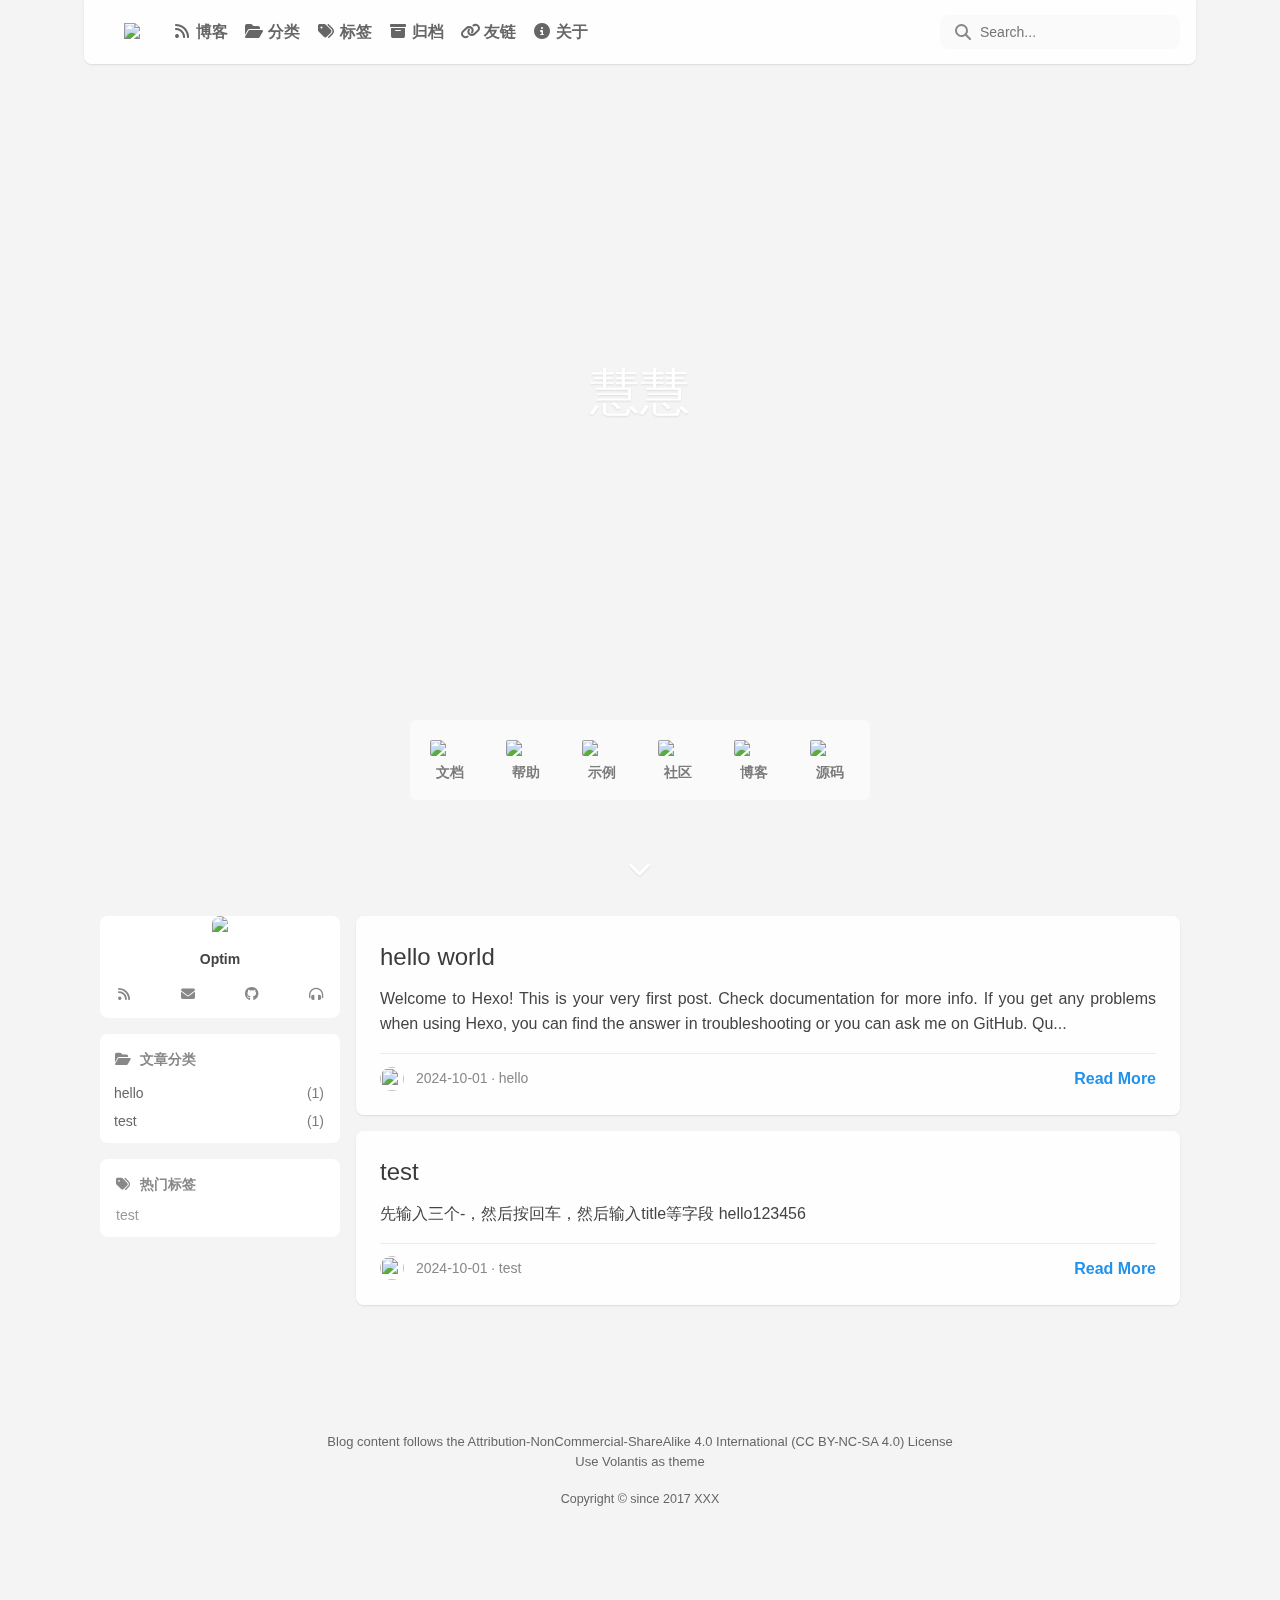
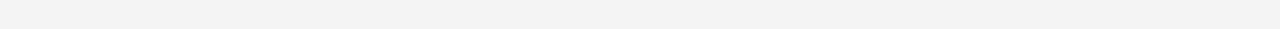
==== commit 5aae3d25: "Site updated: 2024-10-01 23:45:17" ====
--- a/index.html
+++ b/index.html
@@ -1693,9 +1693,9 @@
 		'}'+
 	'</style>'+
     '<div class="kill-ie">'+
-        `<span class="kill-t"><b>抱歉，您的瀏覽器無法訪問本站</b></span><br/>`+
-        `<span class="kill-c">微軟已經於2016年終止了對 Internet Explorer (IE) 10 及更早版本的支持，<br/>繼續使用存在極大的安全隱患，請使用當代主流的瀏覽器進行訪問。</span><br/>`+
-        `<a target="_blank" rel="noopener" href="https://blogs.windows.com/windowsexperience/2021/05/19/the-future-of-internet-explorer-on-windows-10-is-in-microsoft-edge/"><strong>了解詳情 ></strong></a>`+
+        `<span class="kill-t"><b>Sorry, your browser cannot access this site</b></span><br/>`+
+        `<span class="kill-c">Microsoft has terminated support for Internet Explorer (IE) 10 and earlier versions in 2016. <br/>There are great security risks to continue using it. Please use contemporary mainstream browsers to access.</span><br/>`+
+        `<a target="_blank" rel="noopener" href="https://blogs.windows.com/windowsexperience/2021/05/19/the-future-of-internet-explorer-on-windows-10-is-in-microsoft-edge/"><strong>Learn more ></strong></a>`+
     '</div>');
 </script>
 
@@ -1723,9 +1723,9 @@
 		}
 	</style>
     <div class="kill-noscript">
-        <span class="kill-t"><b>抱歉，您的瀏覽器無法訪問本站</b></span><br/>
-        <span class="kill-c">本頁面需要瀏覽器支持（啟用）JavaScript</span><br/>
-        <a target="_blank" rel="noopener" href="https://www.baidu.com/s?wd=启用JavaScript"><strong>了解詳情 ></strong></a>
+        <span class="kill-t"><b>Sorry, your browser cannot access this site</b></span><br/>
+        <span class="kill-c">This page requires browser support (enable) JavaScript</span><br/>
+        <a target="_blank" rel="noopener" href="https://www.baidu.com/s?wd=启用JavaScript"><strong>Learn more ></strong></a>
     </div>
 </noscript>
 
@@ -2107,7 +2107,7 @@
     root: '/',
     debug: "env",
     default: {"avatar":"https://unpkg.com/volantis-static@0.0.1660614606622/media/placeholder/avatar/round/3442075.svg","link":"https://unpkg.com/volantis-static@0.0.1660614606622/media/placeholder/link/8f277b4ee0ecd.svg","cover":"https://unpkg.com/volantis-static@0.0.1660614606622/media/placeholder/cover/76b86c0226ffd.svg","image":"https://unpkg.com/volantis-static@0.0.1660614606622/media/placeholder/image/2659360.svg"},
-    lastupdate: new Date(1727797385521),
+    lastupdate: new Date(1727797511275),
     cdn: {
       izitoast_css: 'https://cdn.bootcdn.net/ajax/libs/izitoast/1.4.0/css/iziToast.min.css',
       izitoast_js: 'https://cdn.bootcdn.net/ajax/libs/izitoast/1.4.0/js/iziToast.min.js',
@@ -2145,8 +2145,8 @@
     languages: {
       
         search: {
-          hits_empty: "找不到您查詢的內容：${query}",
-          hits_stats: "找到 ${hits} 條結果，用時 ${time} 毫秒",
+          hits_empty: "We didn't find any results for the search: ${query}.",
+          hits_stats: "${hits} results found in ${time} ms",
         }
       
     }
@@ -2164,7 +2164,7 @@
     <!-- Custom Files bodyBegin begin-->
     
     <!-- Custom Files bodyBegin end-->
-    <header itemscope itemtype="https://schema.org.cn/WPHeader" id="l_header" class="l_header auto shadow floatable blur " style='opacity: 0' >
+    <header itemscope itemtype="https://schema.org.cn/WPHeader" id="l_header" class="l_header always shadow floatable blur "  >
   <div class='container'>
   <div id='wrapper'>
     <div class='nav-sub'>
@@ -2583,7 +2583,7 @@
       
         <div>
           <a class='readmore' href='/2024/10/01/hello-world/' itemprop="url">
-            閱讀全文
+            Read More
           </a>
         </div>
       
@@ -2655,7 +2655,7 @@
       
         <div>
           <a class='readmore' href='/2024/10/01/test1001/' itemprop="url">
-            閱讀全文
+            Read More
           </a>
         </div>
       
@@ -2848,14 +2848,14 @@
       
     
       
-        <div><p>博客內容遵循 <a target="_blank" rel="noopener" href="https://creativecommons.org/licenses/by-nc-sa/4.0/deed.zh_TW">姓名標示-非商業性-相同方式分享 4.0 國際 (CC BY-NC-SA 4.0) 協議</a></p>
+        <div><p>Blog content follows the <a target="_blank" rel="noopener" href="https://creativecommons.org/licenses/by-nc-sa/4.0/deed.en">Attribution-NonCommercial-ShareAlike 4.0 International (CC BY-NC-SA 4.0) License</a></p>
 </div>
       
     
       
-        本站使用
+        Use
         <a href="https://github.com/volantis-x/hexo-theme-volantis/#6.0.0-alpha.1" target="_blank" class="codename">Volantis</a>
-        作為主題
+        as theme
       
     
       
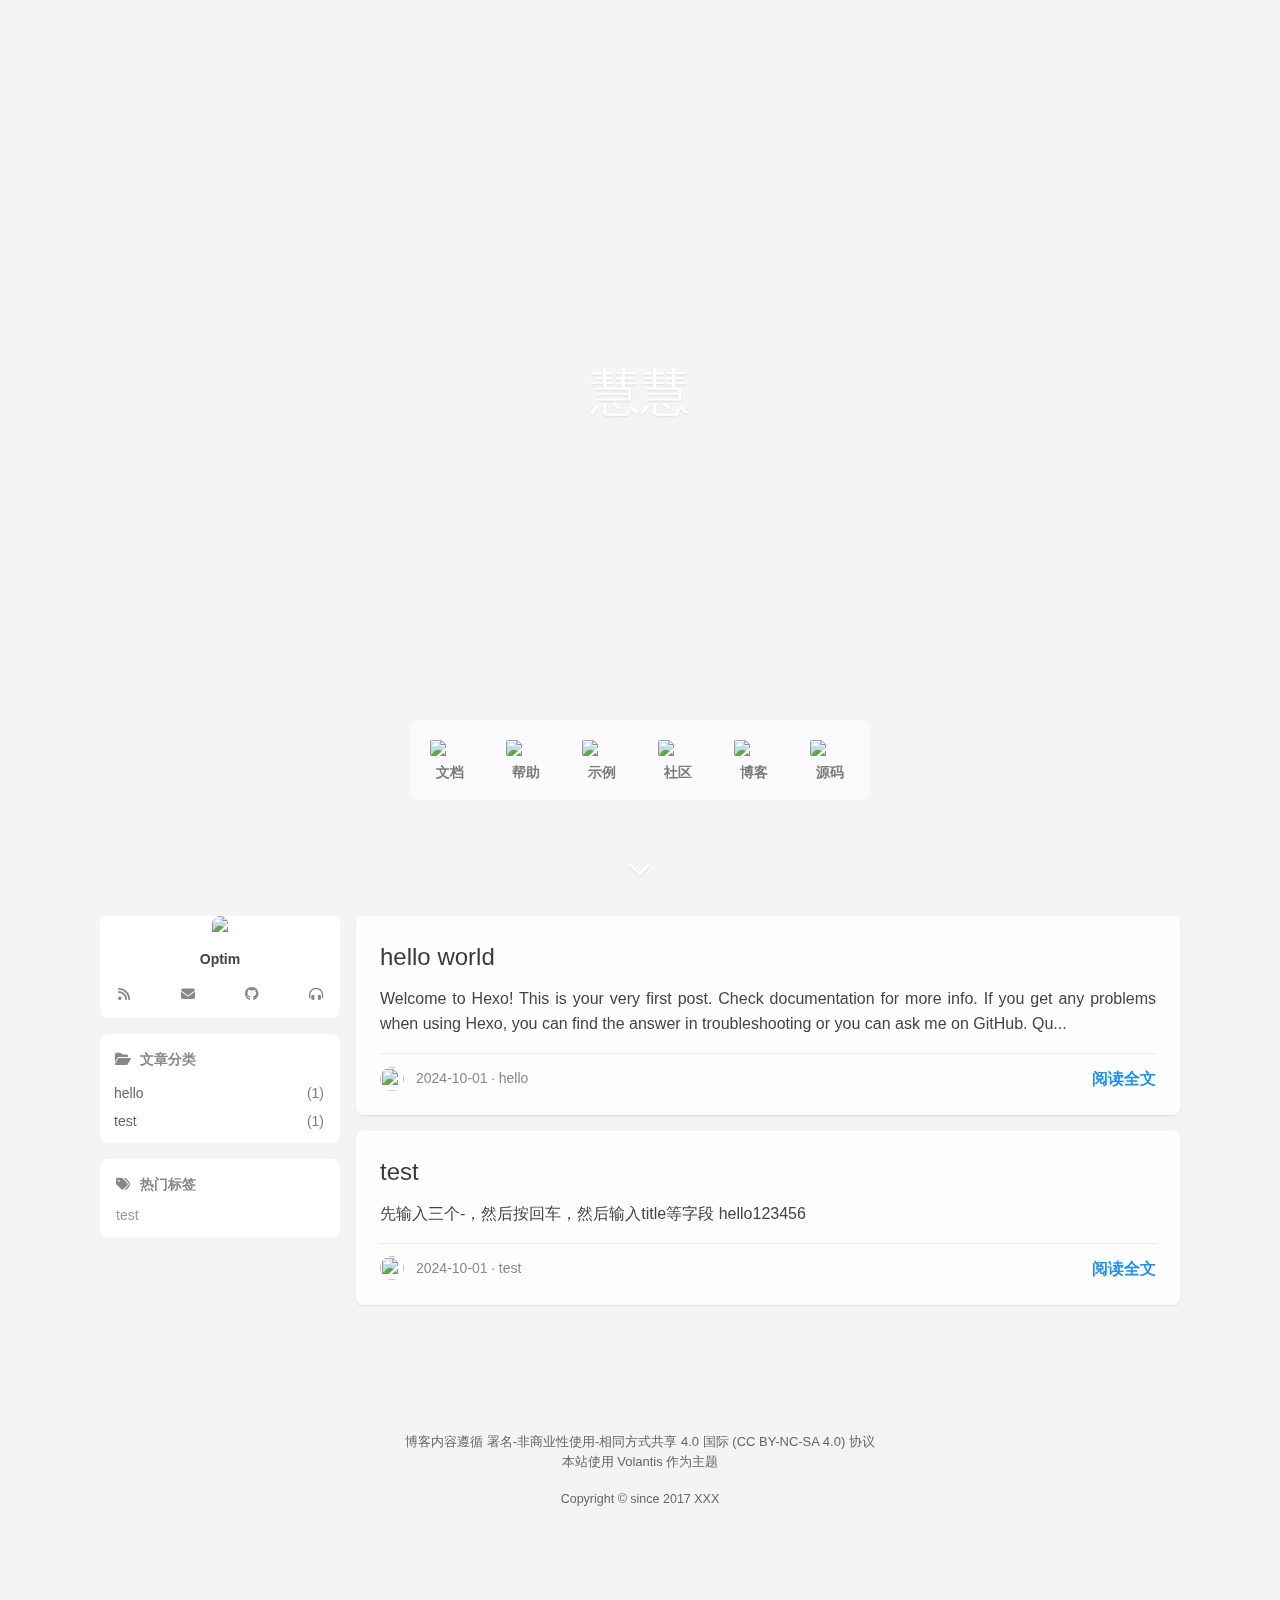
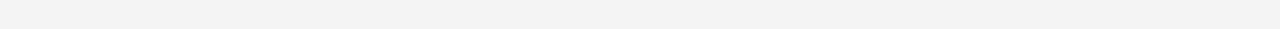
==== commit fc34802a: "Site updated: 2024-10-01 23:48:10" ====
--- a/index.html
+++ b/index.html
@@ -1693,9 +1693,9 @@
 		'}'+
 	'</style>'+
     '<div class="kill-ie">'+
-        `<span class="kill-t"><b>Sorry, your browser cannot access this site</b></span><br/>`+
-        `<span class="kill-c">Microsoft has terminated support for Internet Explorer (IE) 10 and earlier versions in 2016. <br/>There are great security risks to continue using it. Please use contemporary mainstream browsers to access.</span><br/>`+
-        `<a target="_blank" rel="noopener" href="https://blogs.windows.com/windowsexperience/2021/05/19/the-future-of-internet-explorer-on-windows-10-is-in-microsoft-edge/"><strong>Learn more ></strong></a>`+
+        `<span class="kill-t"><b>抱歉，您的浏览器无法访问本站</b></span><br/>`+
+        `<span class="kill-c">微软已经于2016年终止了对 Internet Explorer (IE) 10 及更早版本的支持，<br/>继续使用存在极大的安全隐患，请使用当代主流的浏览器进行访问。</span><br/>`+
+        `<a target="_blank" rel="noopener" href="https://blogs.windows.com/windowsexperience/2021/05/19/the-future-of-internet-explorer-on-windows-10-is-in-microsoft-edge/"><strong>了解详情 ></strong></a>`+
     '</div>');
 </script>
 
@@ -1723,9 +1723,9 @@
 		}
 	</style>
     <div class="kill-noscript">
-        <span class="kill-t"><b>Sorry, your browser cannot access this site</b></span><br/>
-        <span class="kill-c">This page requires browser support (enable) JavaScript</span><br/>
-        <a target="_blank" rel="noopener" href="https://www.baidu.com/s?wd=启用JavaScript"><strong>Learn more ></strong></a>
+        <span class="kill-t"><b>抱歉，您的浏览器无法访问本站</b></span><br/>
+        <span class="kill-c">本页面需要浏览器支持（启用）JavaScript</span><br/>
+        <a target="_blank" rel="noopener" href="https://www.baidu.com/s?wd=启用JavaScript"><strong>了解详情 ></strong></a>
     </div>
 </noscript>
 
@@ -2107,7 +2107,7 @@
     root: '/',
     debug: "env",
     default: {"avatar":"https://unpkg.com/volantis-static@0.0.1660614606622/media/placeholder/avatar/round/3442075.svg","link":"https://unpkg.com/volantis-static@0.0.1660614606622/media/placeholder/link/8f277b4ee0ecd.svg","cover":"https://unpkg.com/volantis-static@0.0.1660614606622/media/placeholder/cover/76b86c0226ffd.svg","image":"https://unpkg.com/volantis-static@0.0.1660614606622/media/placeholder/image/2659360.svg"},
-    lastupdate: new Date(1727797511275),
+    lastupdate: new Date(1727797684412),
     cdn: {
       izitoast_css: 'https://cdn.bootcdn.net/ajax/libs/izitoast/1.4.0/css/iziToast.min.css',
       izitoast_js: 'https://cdn.bootcdn.net/ajax/libs/izitoast/1.4.0/js/iziToast.min.js',
@@ -2145,8 +2145,8 @@
     languages: {
       
         search: {
-          hits_empty: "We didn't find any results for the search: ${query}.",
-          hits_stats: "${hits} results found in ${time} ms",
+          hits_empty: "找不到您查询的内容：${query}",
+          hits_stats: "找到 ${hits} 条结果，用时 ${time} 毫秒",
         }
       
     }
@@ -2164,7 +2164,7 @@
     <!-- Custom Files bodyBegin begin-->
     
     <!-- Custom Files bodyBegin end-->
-    <header itemscope itemtype="https://schema.org.cn/WPHeader" id="l_header" class="l_header always shadow floatable blur "  >
+    <header itemscope itemtype="https://schema.org.cn/WPHeader" id="l_header" class="l_header auto shadow floatable blur " style='opacity: 0' >
   <div class='container'>
   <div id='wrapper'>
     <div class='nav-sub'>
@@ -2583,7 +2583,7 @@
       
         <div>
           <a class='readmore' href='/2024/10/01/hello-world/' itemprop="url">
-            Read More
+            阅读全文
           </a>
         </div>
       
@@ -2655,7 +2655,7 @@
       
         <div>
           <a class='readmore' href='/2024/10/01/test1001/' itemprop="url">
-            Read More
+            阅读全文
           </a>
         </div>
       
@@ -2848,14 +2848,14 @@
       
     
       
-        <div><p>Blog content follows the <a target="_blank" rel="noopener" href="https://creativecommons.org/licenses/by-nc-sa/4.0/deed.en">Attribution-NonCommercial-ShareAlike 4.0 International (CC BY-NC-SA 4.0) License</a></p>
+        <div><p>博客内容遵循 <a target="_blank" rel="noopener" href="https://creativecommons.org/licenses/by-nc-sa/4.0/deed.zh">署名-非商业性使用-相同方式共享 4.0 国际 (CC BY-NC-SA 4.0) 协议</a></p>
 </div>
       
     
       
-        Use
+        本站使用
         <a href="https://github.com/volantis-x/hexo-theme-volantis/#6.0.0-alpha.1" target="_blank" class="codename">Volantis</a>
-        as theme
+        作为主题
       
     
       
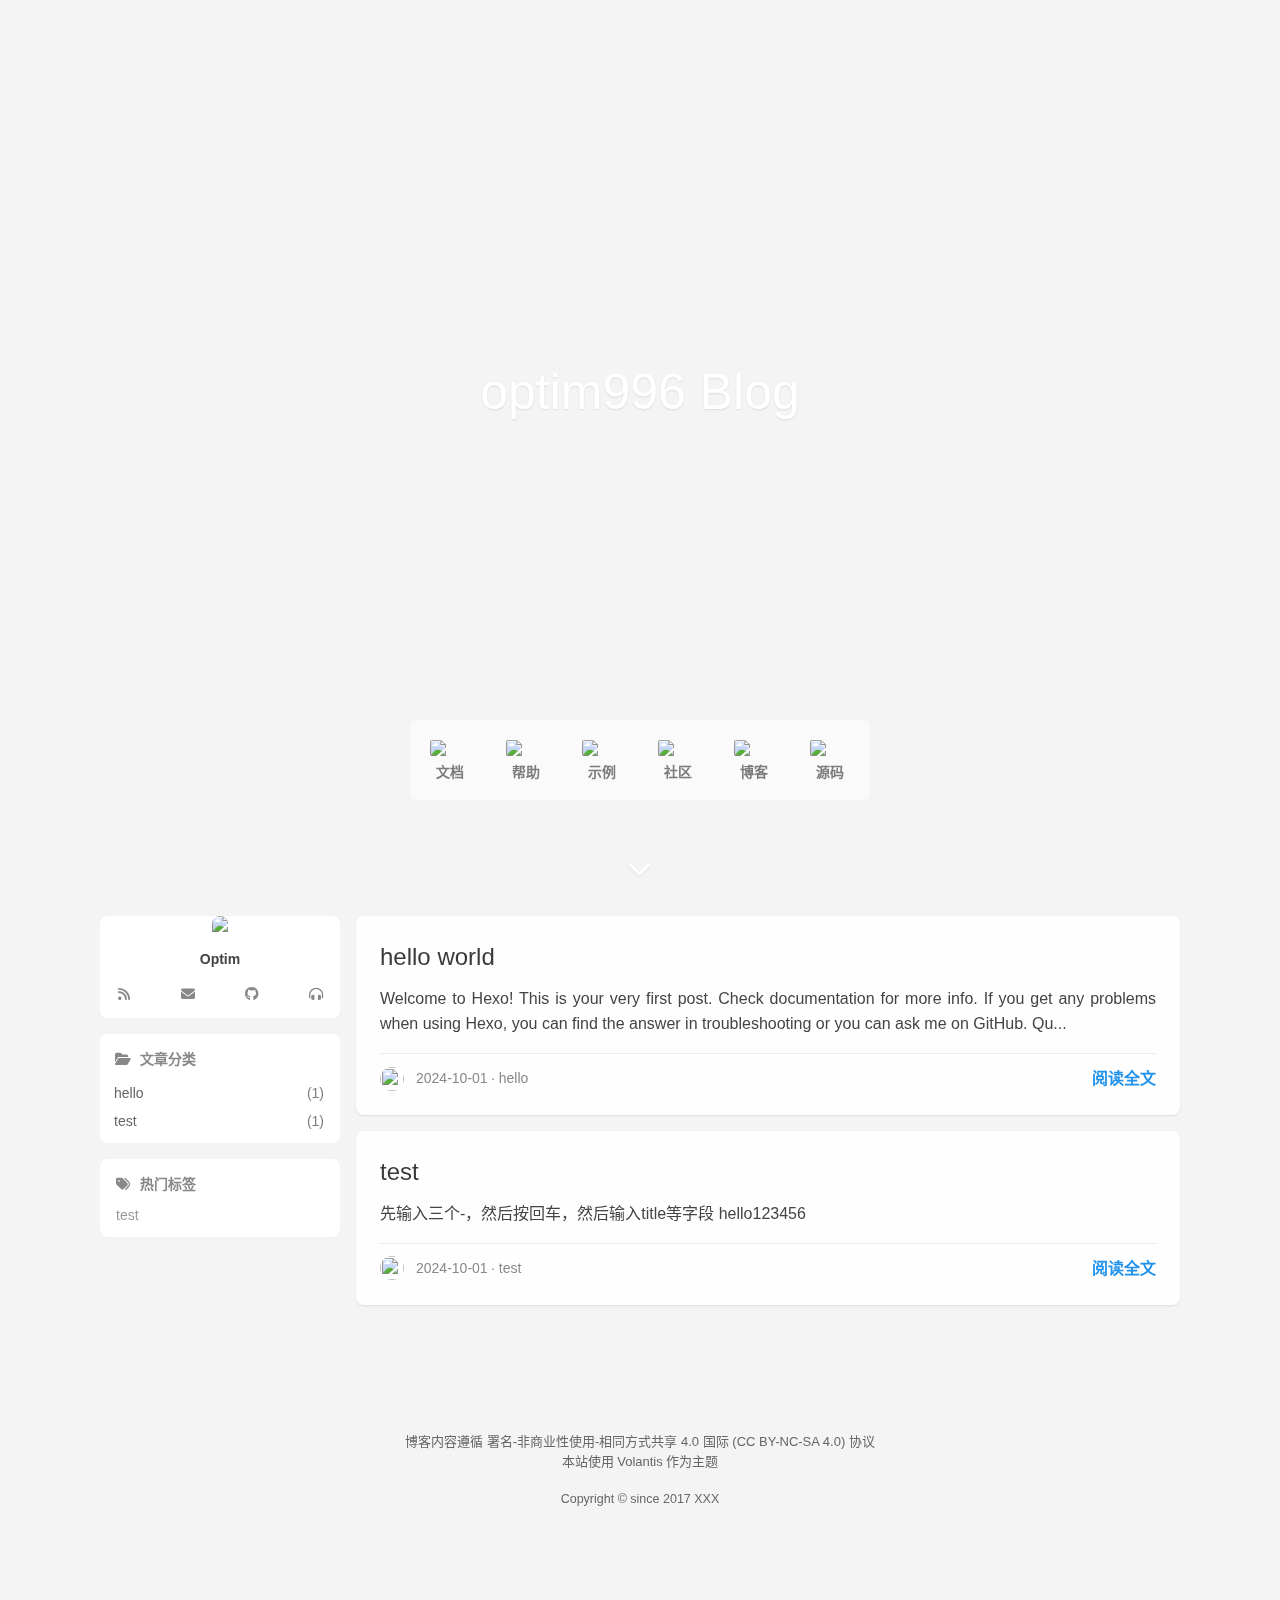
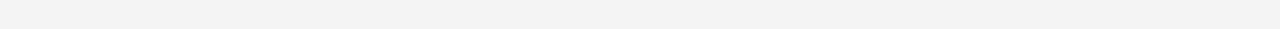
==== commit 57f29ec7: "Site updated: 2024-10-02 12:16:23" ====
--- a/index.html
+++ b/index.html
@@ -1,5 +1,5 @@
 <!DOCTYPE html>
-<html lang="zh">
+<html lang="zh-CN">
     <head hexo-theme='https://github.com/volantis-x/hexo-theme-volantis/#6.0.0-alpha.1'>
   <meta name="generator" content="Hexo 7.3.0">
   <meta name="Volantis" content="6.0.0-alpha.1">
@@ -40,7 +40,7 @@
 <meta property="og:title" content="Optim">
 <meta property="og:url" content="http://example.com/index.html">
 <meta property="og:site_name" content="Optim">
-<meta property="og:locale">
+<meta property="og:locale" content="zh_CN">
 <meta property="og:image" content="https://unpkg.com/volantis-static@0.0.1660614606622/media/org.volantis/blog/favicon/android-chrome-192x192.png">
 <meta property="article:author" content="Optim">
 <meta name="twitter:card" content="summary">
@@ -2107,7 +2107,7 @@
     root: '/',
     debug: "env",
     default: {"avatar":"https://unpkg.com/volantis-static@0.0.1660614606622/media/placeholder/avatar/round/3442075.svg","link":"https://unpkg.com/volantis-static@0.0.1660614606622/media/placeholder/link/8f277b4ee0ecd.svg","cover":"https://unpkg.com/volantis-static@0.0.1660614606622/media/placeholder/cover/76b86c0226ffd.svg","image":"https://unpkg.com/volantis-static@0.0.1660614606622/media/placeholder/image/2659360.svg"},
-    lastupdate: new Date(1727797684412),
+    lastupdate: new Date(1727842576294),
     cdn: {
       izitoast_css: 'https://cdn.bootcdn.net/ajax/libs/izitoast/1.4.0/css/iziToast.min.css',
       izitoast_js: 'https://cdn.bootcdn.net/ajax/libs/izitoast/1.4.0/js/iziToast.min.js',
@@ -2440,7 +2440,7 @@
   <div class='top'>
     
     
-      <p class="title">慧慧</p>
+      <p class="title">optim996 Blog</p>
     
     
   </div>
@@ -2449,10 +2449,10 @@
       <div class='list-h'>
         
           
-            <a href="/documents/"
+            <a href="/tags/"
               
               
-              active-action="action-documents">
+              active-action="action-tags">
               <img src='https://unpkg.com/volantis-static@0.0.1660614606622/media/twemoji/assets/svg/1f5c3.svg'><p>文档</p>
             </a>
           
@@ -3299,7 +3299,7 @@
 </script>
 
 
-  <script type="application/ld+json">[{"@context":"https://schema.org.cn","@type":"Organization","name":"Optim","url":"http://example.com/","logo":{"@type":"ImageObject","url":"https://unpkg.com/volantis-static@0.0.1660614606622/media/org.volantis/blog/favicon/android-chrome-192x192.png","width":192,"height":192}},{"@context":"https://schema.org.cn","@type":"Person","name":"Optim","image":{"@type":"ImageObject","url":"https://unpkg.com/volantis-static@0.0.1660614606622/media/org.volantis/blog/favicon/android-chrome-192x192.png"},"url":"http://example.com/","sameAs":["https://github.com/volantis-x"],"description":""},{"@context":"https://schema.org.cn","@type":"BreadcrumbList","itemListElement":[{"@type":"ListItem","position":1,"item":{"@id":"http://example.com/","name":"Optim"}}]},{"@context":"https://schema.org.cn","@type":"WebSite","name":"Optim","url":"http://example.com/","keywords":null,"description":"","author":{"@type":"Person","name":"Optim","image":{"@type":"ImageObject","url":"https://unpkg.com/volantis-static@0.0.1660614606622/media/org.volantis/blog/favicon/android-chrome-192x192.png"},"url":"http://example.com/","description":""},"publisher":{"@type":"Organization","name":"Optim","url":"http://example.com/","logo":{"@type":"ImageObject","url":"https://unpkg.com/volantis-static@0.0.1660614606622/media/org.volantis/blog/favicon/android-chrome-192x192.png","width":192,"height":192}},"potentialAction":{"@type":"SearchAction","name":"Site Search","target":{"@type":"EntryPoint","urlTemplate":"http://example.com?s={search_term_string}"},"query-input":"required name=search_term_string"}},{"@context":"https://schema.org.cn","@type":"BlogPosting","description":"","inLanguage":"zh","mainEntityOfPage":{"@type":"WebPage"},"author":{"@type":"Person","name":"Optim","image":{"@type":"ImageObject","url":"https://unpkg.com/volantis-static@0.0.1660614606622/media/org.volantis/blog/favicon/android-chrome-192x192.png"},"url":"http://example.com/"},"publisher":{"@type":"Organization","name":"Optim","logo":{"@type":"ImageObject","url":"https://unpkg.com/volantis-static@0.0.1660614606622/media/org.volantis/blog/favicon/android-chrome-192x192.png","width":192,"height":192}},"wordCount":0,"image":{"@type":"ImageObject","url":"https://unpkg.com/volantis-static@0.0.1660614606622/media/org.volantis/blog/favicon/android-chrome-192x192.png","width":192,"height":192}}]</script>
+  <script type="application/ld+json">[{"@context":"https://schema.org.cn","@type":"Organization","name":"Optim","url":"http://example.com/","logo":{"@type":"ImageObject","url":"https://unpkg.com/volantis-static@0.0.1660614606622/media/org.volantis/blog/favicon/android-chrome-192x192.png","width":192,"height":192}},{"@context":"https://schema.org.cn","@type":"Person","name":"Optim","image":{"@type":"ImageObject","url":"https://unpkg.com/volantis-static@0.0.1660614606622/media/org.volantis/blog/favicon/android-chrome-192x192.png"},"url":"http://example.com/","sameAs":["https://github.com/volantis-x"],"description":""},{"@context":"https://schema.org.cn","@type":"BreadcrumbList","itemListElement":[{"@type":"ListItem","position":1,"item":{"@id":"http://example.com/","name":"Optim"}}]},{"@context":"https://schema.org.cn","@type":"WebSite","name":"Optim","url":"http://example.com/","keywords":null,"description":"","author":{"@type":"Person","name":"Optim","image":{"@type":"ImageObject","url":"https://unpkg.com/volantis-static@0.0.1660614606622/media/org.volantis/blog/favicon/android-chrome-192x192.png"},"url":"http://example.com/","description":""},"publisher":{"@type":"Organization","name":"Optim","url":"http://example.com/","logo":{"@type":"ImageObject","url":"https://unpkg.com/volantis-static@0.0.1660614606622/media/org.volantis/blog/favicon/android-chrome-192x192.png","width":192,"height":192}},"potentialAction":{"@type":"SearchAction","name":"Site Search","target":{"@type":"EntryPoint","urlTemplate":"http://example.com?s={search_term_string}"},"query-input":"required name=search_term_string"}},{"@context":"https://schema.org.cn","@type":"BlogPosting","description":"","inLanguage":"zh-CN","mainEntityOfPage":{"@type":"WebPage"},"author":{"@type":"Person","name":"Optim","image":{"@type":"ImageObject","url":"https://unpkg.com/volantis-static@0.0.1660614606622/media/org.volantis/blog/favicon/android-chrome-192x192.png"},"url":"http://example.com/"},"publisher":{"@type":"Organization","name":"Optim","logo":{"@type":"ImageObject","url":"https://unpkg.com/volantis-static@0.0.1660614606622/media/org.volantis/blog/favicon/android-chrome-192x192.png","width":192,"height":192}},"wordCount":0,"image":{"@type":"ImageObject","url":"https://unpkg.com/volantis-static@0.0.1660614606622/media/org.volantis/blog/favicon/android-chrome-192x192.png","width":192,"height":192}}]</script>
 
 
 
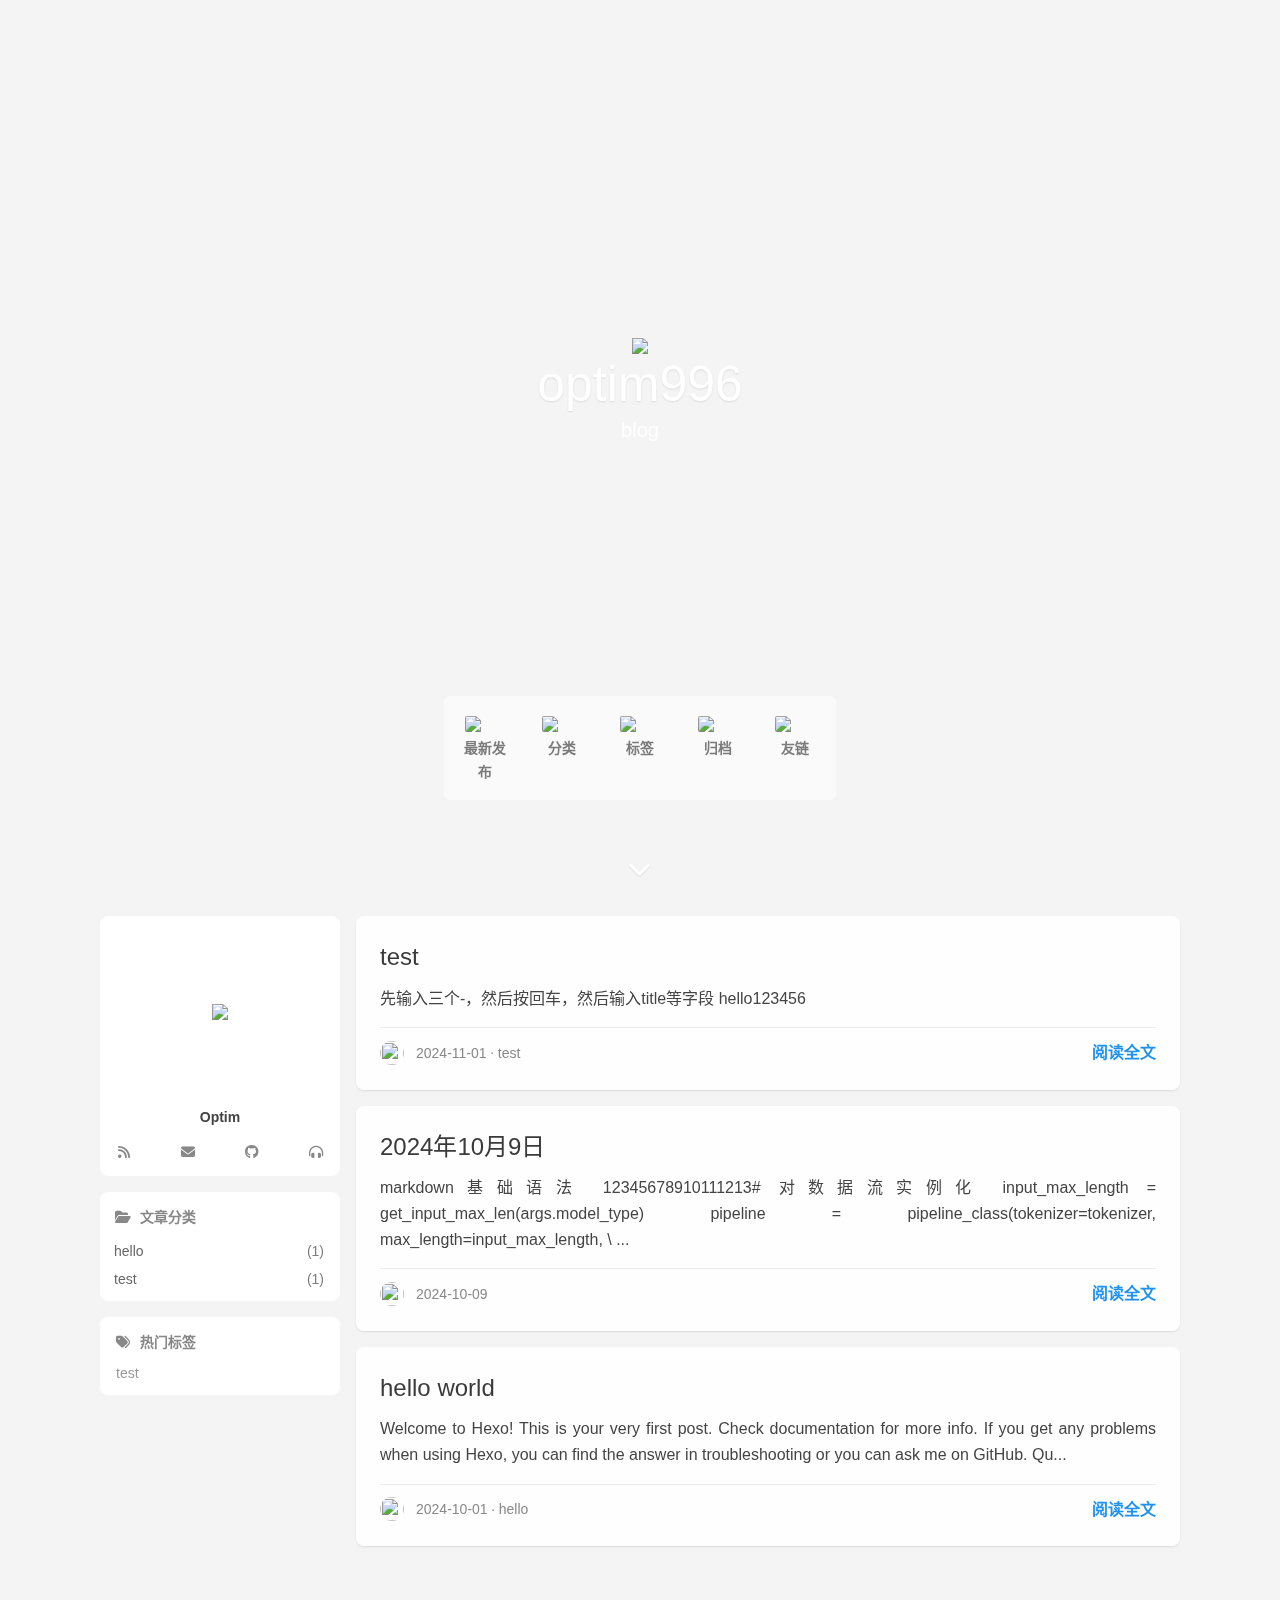
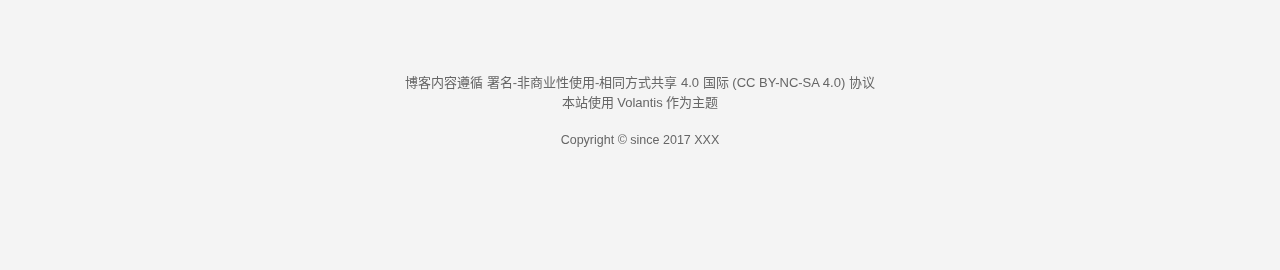
==== commit db970060: "Site updated: 2024-10-09 21:14:08" ====
--- a/index.html
+++ b/index.html
@@ -827,6 +827,158 @@
     backdrop-filter: saturate(200%) blur(20px);
   }
 }
+@media (prefers-color-scheme: dark) {
+  :root {
+    --color-mode: 'dark';
+  }
+  :root:not([color-scheme]) {
+    --color-site-body: #121212;
+    --color-read-bkg: #1f1f1f;
+    --color-read-post: #262626;
+    --color-site-bg: #1f1f1f;
+    --color-site-inner: rgba(238,238,238,0.871);
+    --color-site-footer: rgba(170,170,170,0.871);
+    --color-card: #262626;
+    --color-text: rgba(238,238,238,0.871);
+    --color-block: #434343;
+    --color-codeblock: #1f1f1f;
+    --color-inlinecode: #d56d28;
+    --color-h1: rgba(255,255,255,0.871);
+    --color-h2: rgba(255,255,255,0.871);
+    --color-h3: rgba(255,255,255,0.6);
+    --color-h4: rgba(255,255,255,0.6);
+    --color-h5: rgba(255,255,255,0.6);
+    --color-h6: rgba(255,255,255,0.6);
+    --color-p: rgba(217,217,217,0.871);
+    --color-list: rgba(217,217,217,0.871);
+    --color-list-hl: #63e0c4;
+    --color-meta: rgba(191,191,191,0.871);
+    --color-link: rgba(191,191,191,0.871);
+    --color-copyright-bkg: #21252b;
+  }
+  :root:not([color-scheme]) img {
+    filter: brightness(70%) !important;
+  }
+  :root:not([color-scheme]) .blur {
+    background: rgba(31,31,31,0.9) !important;
+  }
+  :root:not([color-scheme]) .white-box.blur {
+    background: rgba(38,38,38,0.9) !important;
+  }
+  :root:not([color-scheme]) .nav-main .u-search-input {
+    background: var(--color-card) !important;
+  }
+  :root:not([color-scheme]) #l_main .article .prev-next>a {
+    background: var(--color-block) !important;
+  }
+  :root:not([color-scheme]) #l_main .article .prev-next>a:hover {
+    background: var(--color-site-bg) !important;
+  }
+  :root:not([color-scheme]) .article blockquote {
+    background: var(--color-block) !important;
+  }
+  :root:not([color-scheme]) .article-title a {
+    color: var(--color-h1) !important;
+  }
+  :root:not([color-scheme]) details>summary {
+    color: var(--color-p) !important;
+    background: var(--color-site-bg) !important;
+  }
+  :root:not([color-scheme]) details {
+    border: 1px solid var(--color-site-bg) !important;
+    background: var(--color-site-bg) !important;
+  }
+  :root:not([color-scheme]) #u-search .modal,
+  :root:not([color-scheme]) #u-search .modal-header,
+  :root:not([color-scheme]) #u-search .modal-body {
+    background: var(--color-card) !important;
+  }
+  :root:not([color-scheme]) #u-search .modal-body .modal-results .result:hover {
+    background: var(--color-block) !important;
+  }
+  :root:not([color-scheme]) .u-search-input:hover {
+    background: var(--color-block) !important;
+  }
+  :root:not([color-scheme]) .u-search-input:focus {
+    background: var(--color-site-body) !important;
+  }
+}
+[color-scheme='dark'] {
+  --color-site-body: #121212;
+  --color-read-bkg: #1f1f1f;
+  --color-read-post: #262626;
+  --color-site-bg: #1f1f1f;
+  --color-site-inner: rgba(238,238,238,0.871);
+  --color-site-footer: rgba(170,170,170,0.871);
+  --color-card: #262626;
+  --color-text: rgba(238,238,238,0.871);
+  --color-block: #434343;
+  --color-codeblock: #1f1f1f;
+  --color-inlinecode: #d56d28;
+  --color-h1: rgba(255,255,255,0.871);
+  --color-h2: rgba(255,255,255,0.871);
+  --color-h3: rgba(255,255,255,0.6);
+  --color-h4: rgba(255,255,255,0.6);
+  --color-h5: rgba(255,255,255,0.6);
+  --color-h6: rgba(255,255,255,0.6);
+  --color-p: rgba(217,217,217,0.871);
+  --color-list: rgba(217,217,217,0.871);
+  --color-list-hl: #63e0c4;
+  --color-meta: rgba(191,191,191,0.871);
+  --color-link: rgba(191,191,191,0.871);
+  --color-copyright-bkg: #21252b;
+}
+[color-scheme='dark'] img {
+  filter: brightness(70%) !important;
+}
+[color-scheme='dark'] .blur {
+  background: rgba(31,31,31,0.9) !important;
+}
+[color-scheme='dark'] .white-box.blur {
+  background: rgba(38,38,38,0.9) !important;
+}
+[color-scheme='dark'] .nav-main .u-search-input {
+  background: var(--color-card) !important;
+}
+[color-scheme='dark'] #l_main .article .prev-next>a {
+  background: var(--color-block) !important;
+}
+[color-scheme='dark'] #l_main .article .prev-next>a:hover {
+  background: var(--color-site-bg) !important;
+}
+[color-scheme='dark'] .article blockquote {
+  background: var(--color-block) !important;
+}
+[color-scheme='dark'] .article-title a {
+  color: var(--color-h1) !important;
+}
+[color-scheme='dark'] details>summary {
+  color: var(--color-p) !important;
+  background: var(--color-site-bg) !important;
+}
+[color-scheme='dark'] details {
+  border: 1px solid var(--color-site-bg) !important;
+  background: var(--color-site-bg) !important;
+}
+[color-scheme='dark'] #u-search .modal,
+[color-scheme='dark'] #u-search .modal-header,
+[color-scheme='dark'] #u-search .modal-body {
+  background: var(--color-card) !important;
+}
+[color-scheme='dark'] #u-search .modal-body .modal-results .result:hover {
+  background: var(--color-block) !important;
+}
+[color-scheme='dark'] .u-search-input:hover {
+  background: var(--color-block) !important;
+}
+[color-scheme='dark'] .u-search-input:focus {
+  background: var(--color-site-body) !important;
+}
+@media screen and (max-width: 500px) {
+  [color-scheme='dark'] .l_header .m_search {
+    background: var(--color-site-bg) !important;
+  }
+}
 @font-face {
   font-family: 'UbuntuMono';
   src: url("https://unpkg.com/volantis-static@0.0.1660614606622/media/fonts/UbuntuMono/UbuntuMono-Regular.ttf");
@@ -1663,10 +1815,21 @@
     padding: 0px;
   }
 }
+@media screen and (prefers-color-scheme: dark) and (max-width: 500px) {
+  .l_header .m_search {
+    background: var(--color-site-bg) !important;
+  }
+}
 
   </style>
   <link rel="stylesheet" href="/css/style.css" media="print" onload="this.media='all';this.onload=null">
   <noscript><link rel="stylesheet" href="/css/style.css"></noscript>
+    <script>
+      let userColorScheme=localStorage.getItem("color-scheme")
+      if(userColorScheme){
+        document.documentElement.setAttribute("color-scheme", userColorScheme);
+      }
+    </script>
   
 <script>
 if (/*@cc_on!@*/false || (!!window.MSInputMethodContext && !!document.documentMode))
@@ -2107,7 +2270,7 @@
     root: '/',
     debug: "env",
     default: {"avatar":"https://unpkg.com/volantis-static@0.0.1660614606622/media/placeholder/avatar/round/3442075.svg","link":"https://unpkg.com/volantis-static@0.0.1660614606622/media/placeholder/link/8f277b4ee0ecd.svg","cover":"https://unpkg.com/volantis-static@0.0.1660614606622/media/placeholder/cover/76b86c0226ffd.svg","image":"https://unpkg.com/volantis-static@0.0.1660614606622/media/placeholder/image/2659360.svg"},
-    lastupdate: new Date(1727842576294),
+    lastupdate: new Date(1728479413682),
     cdn: {
       izitoast_css: 'https://cdn.bootcdn.net/ajax/libs/izitoast/1.4.0/css/iziToast.min.css',
       izitoast_js: 'https://cdn.bootcdn.net/ajax/libs/izitoast/1.4.0/js/iziToast.min.js',
@@ -2197,13 +2360,13 @@
             
               <li>
                 <a class="menuitem flat-box faa-parent animated-hover"
-                href="/" title="博客"
+                href="/" title="最新发布"
                   
                   
                   
                     active-action="action-home"
                   >
-                  <i class='fa-solid fa-rss fa-fw'></i>博客
+                  <i class='fa-solid fa-rss fa-fw'></i>最新发布
                 </a>
                 
               </li>
@@ -2265,11 +2428,11 @@
             
               <li>
                 <a class="menuitem flat-box faa-parent animated-hover"
-                href="/friends/" title="友链"
+                target="_blank" rel="noopener" href="https://github.com/volantis-x/hexo-theme-volantis/" title="友链"
                   
                   
                   
-                    active-action="action-friends"
+                    active-action="action-https:githubcomvolantis-xhexo-theme-volantis"
                   >
                   <i class='fa-solid fa-link fa-fw'></i>友链
                 </a>
@@ -2318,13 +2481,13 @@
             
               <li>
                 <a class="menuitem flat-box faa-parent animated-hover"
-                href="/" title="博客"
+                href="/" title="最新发布"
                   
                   
                   
                     active-action="action-home"
                   >
-                  <i class='fa-solid fa-rss fa-fw'></i>博客
+                  <i class='fa-solid fa-rss fa-fw'></i>最新发布
                 </a>
                 
               </li>
@@ -2386,11 +2549,11 @@
             
               <li>
                 <a class="menuitem flat-box faa-parent animated-hover"
-                href="/friends/" title="友链"
+                target="_blank" rel="noopener" href="https://github.com/volantis-x/hexo-theme-volantis/" title="友链"
                   
                   
                   
-                    active-action="action-friends"
+                    active-action="action-https:githubcomvolantis-xhexo-theme-volantis"
                   >
                   <i class='fa-solid fa-link fa-fw'></i>友链
                 </a>
@@ -2439,9 +2602,13 @@
 <div class='cover-body'>
   <div class='top'>
     
-    
-      <p class="title">optim996 Blog</p>
-    
+      <img no-lazy class='logo' src='/img/house.png'/>
+    
+    
+      <p class="title">optim996</p>
+    
+    
+      <p class="subtitle">blog</p>
     
   </div>
   <div class='bottom'>
@@ -2449,46 +2616,39 @@
       <div class='list-h'>
         
           
+            <a href="/"
+              
+              
+              active-action="action-home">
+              <img src='https://unpkg.com/volantis-static@0.0.1660614606622/media/twemoji/assets/svg/1f4f0.svg'><p>最新发布</p>
+            </a>
+          
+            <a href="/categories/"
+              
+              
+              active-action="action-categories">
+              <img src='img/house.png'><p>分类</p>
+            </a>
+          
             <a href="/tags/"
               
               
               active-action="action-tags">
-              <img src='https://unpkg.com/volantis-static@0.0.1660614606622/media/twemoji/assets/svg/1f5c3.svg'><p>文档</p>
-            </a>
-          
-            <a href="/faqs/"
-              
-              
-              active-action="action-faqs">
-              <img src='https://unpkg.com/volantis-static@0.0.1660614606622/media/twemoji/assets/svg/1f516.svg'><p>帮助</p>
-            </a>
-          
-            <a href="/examples/"
-              
-              
-              active-action="action-examples">
-              <img src='https://unpkg.com/volantis-static@0.0.1660614606622/media/twemoji/assets/svg/1f396.svg'><p>示例</p>
-            </a>
-          
-            <a href="/contributors/"
-              
-              
-              active-action="action-contributors">
-              <img src='https://unpkg.com/volantis-static@0.0.1660614606622/media/twemoji/assets/svg/1f389.svg'><p>社区</p>
+              <img src='https://unpkg.com/volantis-static@0.0.1660614606622/media/twemoji/assets/svg/1f516.svg'><p>标签</p>
             </a>
           
             <a href="/archives/"
               
               
               active-action="action-archives">
-              <img src='https://unpkg.com/volantis-static@0.0.1660614606622/media/twemoji/assets/svg/1f4f0.svg'><p>博客</p>
+              <img src='https://unpkg.com/volantis-static@0.0.1660614606622/media/twemoji/assets/svg/1f389.svg'><p>归档</p>
             </a>
           
             <a target="_blank" rel="noopener" href="https://github.com/volantis-x/hexo-theme-volantis/"
               
               
               active-action="action-https:githubcomvolantis-xhexo-theme-volantis">
-              <img src='https://unpkg.com/volantis-static@0.0.1660614606622/media/twemoji/assets/svg/1f9ec.svg'><p>源码</p>
+              <img src='https://unpkg.com/volantis-static@0.0.1660614606622/media/twemoji/assets/svg/1f9ec.svg'><p>友链</p>
             </a>
           
         
@@ -2514,14 +2674,156 @@
         
           
         
-        
-          
-        
-          
-        
-      
-    
-    
+          
+        
+          
+        
+        
+          
+        
+          
+        
+          
+        
+      
+    
+    
+      
+        
+          <div class='post-wrapper'>
+            <div class="post post-v3 white-box reveal shadow floatable blur"  itemscope itemtype="https://schema.org.cn/Article" >
+  <link itemprop="mainEntityOfPage" href="http://example.com/2024/11/01/test1001/">
+  <span hidden itemprop="publisher" itemscope itemtype="https://schema.org.cn/Organization">
+    <meta itemprop="name" content="Optim">
+  </span>
+  <span hidden itemprop="post" itemscope itemtype="https://schema.org.cn/Post">
+    <meta itemprop="name" content="Optim">
+    <meta itemprop="description" content="">
+  </span>
+  
+  
+  
+    <span hidden>
+      <meta itemprop="image" content="https://unpkg.com/volantis-static@0.0.1660614606622/media/org.volantis/blog/favicon/android-chrome-192x192.png">
+    </span>
+  
+  
+    
+    <h2 class="article-title"  itemprop="name headline">
+      <a href="/2024/11/01/test1001/"  itemprop="url">
+        test
+      </a>
+    </h2>
+  
+  <div class='md article-desc' itemprop="articleBody">
+    
+      
+        先输入三个-，然后按回车，然后输入title等字段
+hello123456
+      
+    
+  </div>
+  
+    <div class='meta-v3' line_style='solid'>
+      <div>
+        
+          
+          <a class='avatar' href='/'><img src='https://unpkg.com/volantis-static@0.0.1660614606622/media/org.volantis/blog/favicon/apple-touch-icon.png'></a>
+          <span hidden itemprop="author" itemscope itemtype="https://schema.org.cn/Person">
+            <meta itemprop="image" content="https://unpkg.com/volantis-static@0.0.1660614606622/media/org.volantis/blog/favicon/apple-touch-icon.png">
+            <meta itemprop="name" content="optim">
+            <meta itemprop="url" content="/">
+          </span>
+        
+        <time itemprop="dateCreated datePublished" datetime="2024-11-01T00:00:00+08:00">2024-11-01</time>
+        
+          <span class="dot"></span>
+          <a class="category-link" href="/categories/test/">test</a>
+          
+            <span hidden itemprop="about" itemscope itemtype="https://schema.org.cn/Thing">
+              <a href="/categories/test/" itemprop="url"><span itemprop="name">test</span></a>
+            </span>
+          
+        
+      </div>
+      
+        <div>
+          <a class='readmore' href='/2024/11/01/test1001/' itemprop="url">
+            阅读全文
+          </a>
+        </div>
+      
+    </div>
+  
+
+</div>
+
+          </div>
+        
+      
+        
+          <div class='post-wrapper'>
+            <div class="post post-v3 white-box reveal shadow floatable blur"  itemscope itemtype="https://schema.org.cn/Article" >
+  <link itemprop="mainEntityOfPage" href="http://example.com/2024/10/09/markdown基础语法/">
+  <span hidden itemprop="publisher" itemscope itemtype="https://schema.org.cn/Organization">
+    <meta itemprop="name" content="Optim">
+  </span>
+  <span hidden itemprop="post" itemscope itemtype="https://schema.org.cn/Post">
+    <meta itemprop="name" content="Optim">
+    <meta itemprop="description" content="">
+  </span>
+  
+  
+  
+    <span hidden>
+      <meta itemprop="image" content="https://unpkg.com/volantis-static@0.0.1660614606622/media/org.volantis/blog/favicon/android-chrome-192x192.png">
+    </span>
+  
+  
+    
+    <h2 class="article-title"  itemprop="name headline">
+      <a href="/2024/10/09/markdown%E5%9F%BA%E7%A1%80%E8%AF%AD%E6%B3%95/"  itemprop="url">
+        2024年10月9日
+      </a>
+    </h2>
+  
+  <div class='md article-desc' itemprop="articleBody">
+    
+      
+        markdown基础语法
+12345678910111213# 对数据流实例化   input_max_length = get_input_max_len(args.model_type)   pipeline = pipeline_class(tokenizer=tokenizer, max_length=input_max_length, \                      ...
+      
+    
+  </div>
+  
+    <div class='meta-v3' line_style='solid'>
+      <div>
+        
+          
+          <a class='avatar' href='/'><img src='https://unpkg.com/volantis-static@0.0.1660614606622/media/org.volantis/blog/favicon/apple-touch-icon.png'></a>
+          <span hidden itemprop="author" itemscope itemtype="https://schema.org.cn/Person">
+            <meta itemprop="image" content="https://unpkg.com/volantis-static@0.0.1660614606622/media/org.volantis/blog/favicon/apple-touch-icon.png">
+            <meta itemprop="name" content="optim">
+            <meta itemprop="url" content="/">
+          </span>
+        
+        <time itemprop="dateCreated datePublished" datetime="2024-10-09T21:08:11+08:00">2024-10-09</time>
+        
+      </div>
+      
+        <div>
+          <a class='readmore' href='/2024/10/09/markdown%E5%9F%BA%E7%A1%80%E8%AF%AD%E6%B3%95/' itemprop="url">
+            阅读全文
+          </a>
+        </div>
+      
+    </div>
+  
+
+</div>
+
+          </div>
+        
       
         
           <div class='post-wrapper'>
@@ -2595,78 +2897,6 @@
           </div>
         
       
-        
-          <div class='post-wrapper'>
-            <div class="post post-v3 white-box reveal shadow floatable blur"  itemscope itemtype="https://schema.org.cn/Article" >
-  <link itemprop="mainEntityOfPage" href="http://example.com/2024/10/01/test1001/">
-  <span hidden itemprop="publisher" itemscope itemtype="https://schema.org.cn/Organization">
-    <meta itemprop="name" content="Optim">
-  </span>
-  <span hidden itemprop="post" itemscope itemtype="https://schema.org.cn/Post">
-    <meta itemprop="name" content="Optim">
-    <meta itemprop="description" content="">
-  </span>
-  
-  
-  
-    <span hidden>
-      <meta itemprop="image" content="https://unpkg.com/volantis-static@0.0.1660614606622/media/org.volantis/blog/favicon/android-chrome-192x192.png">
-    </span>
-  
-  
-    
-    <h2 class="article-title"  itemprop="name headline">
-      <a href="/2024/10/01/test1001/"  itemprop="url">
-        test
-      </a>
-    </h2>
-  
-  <div class='md article-desc' itemprop="articleBody">
-    
-      
-        先输入三个-，然后按回车，然后输入title等字段
-hello123456
-      
-    
-  </div>
-  
-    <div class='meta-v3' line_style='solid'>
-      <div>
-        
-          
-          <a class='avatar' href='/'><img src='https://unpkg.com/volantis-static@0.0.1660614606622/media/org.volantis/blog/favicon/apple-touch-icon.png'></a>
-          <span hidden itemprop="author" itemscope itemtype="https://schema.org.cn/Person">
-            <meta itemprop="image" content="https://unpkg.com/volantis-static@0.0.1660614606622/media/org.volantis/blog/favicon/apple-touch-icon.png">
-            <meta itemprop="name" content="optim">
-            <meta itemprop="url" content="/">
-          </span>
-        
-        <time itemprop="dateCreated datePublished" datetime="2024-10-01T00:00:00+08:00">2024-10-01</time>
-        
-          <span class="dot"></span>
-          <a class="category-link" href="/categories/test/">test</a>
-          
-            <span hidden itemprop="about" itemscope itemtype="https://schema.org.cn/Thing">
-              <a href="/categories/test/" itemprop="url"><span itemprop="name">test</span></a>
-            </span>
-          
-        
-      </div>
-      
-        <div>
-          <a class='readmore' href='/2024/10/01/test1001/' itemprop="url">
-            阅读全文
-          </a>
-        </div>
-      
-    </div>
-  
-
-</div>
-
-          </div>
-        
-      
     
   </section>
   
@@ -2686,7 +2916,7 @@
   <div class='content'>
     
       
-        <a class='avatar flat-box rectangle' href='/about/'>
+        <a class='avatar flat-box circle' href='/about/'>
           <img no-lazy src='https://unpkg.com/volantis-static@0.0.1660614606622/media/org.volantis/blog/Logo-NavBar@3x.png'/>
         </a>
       
@@ -2907,6 +3137,121 @@
 
 
 <!-- rightmenu要在darkmode之前（ToggleButton） darkmode要在comments之前（volantis.dark.push）-->
+
+  <script>
+const rootElement = document.documentElement;
+const darkModeStorageKey = "color-scheme";
+const rootElementDarkModeAttributeName = "color-scheme";
+const setLS = (k, v) => {
+    localStorage.setItem(k, v);
+};
+const removeLS = (k) => {
+    localStorage.removeItem(k);
+};
+const getLS = (k) => {
+    return localStorage.getItem(k);
+};
+const getModeFromCSSMediaQuery = () => {
+  return window.matchMedia("(prefers-color-scheme: dark)").matches
+    ? "dark"
+    : "light";
+};
+const resetRootDarkModeAttributeAndLS = () => {
+  rootElement.removeAttribute(rootElementDarkModeAttributeName);
+  removeLS(darkModeStorageKey);
+};
+const validColorModeKeys = {
+  dark: true,
+  light: true,
+};
+const applyCustomDarkModeSettings = (mode) => {
+  const currentSetting = mode || getLS(darkModeStorageKey);
+  getCustomDarkMode();
+  if (currentSetting === getModeFromCSSMediaQuery()) {
+    resetRootDarkModeAttributeAndLS();
+  } else if (validColorModeKeys[currentSetting]) {
+    rootElement.setAttribute(rootElementDarkModeAttributeName, currentSetting);
+  } else {
+    resetRootDarkModeAttributeAndLS();
+  }
+};
+const invertDarkModeObj = {
+  dark: "light",
+  light: "dark",
+};
+/**
+ * get target mode
+ */
+ const getCustomDarkMode = () => {
+  let currentSetting = getLS(darkModeStorageKey);
+  if (validColorModeKeys[currentSetting]) {
+    currentSetting = invertDarkModeObj[currentSetting];
+  } else if (currentSetting === null) {
+    currentSetting = invertDarkModeObj[getModeFromCSSMediaQuery()];
+  } else {
+    return;
+  }
+  if(currentSetting=="dark"){
+    volantis.dark.mode="light";
+  }else{
+    volantis.dark.mode="dark";
+  }
+  // console.log(volantis.dark.mode)
+};
+const toggleCustomDarkMode = () => {
+  let currentSetting = getLS(darkModeStorageKey);
+  if (validColorModeKeys[currentSetting]) {
+    currentSetting = invertDarkModeObj[currentSetting];
+  } else if (currentSetting === null) {
+    currentSetting = invertDarkModeObj[getModeFromCSSMediaQuery()];
+  } else {
+    return;
+  }
+  setLS(darkModeStorageKey, currentSetting);
+  return currentSetting;
+};
+/**
+ * 暗黑模式触发器
+ */
+volantis.dark.toggle=()=>{
+  const mode = toggleCustomDarkMode();
+  applyCustomDarkModeSettings(mode);
+  // 使用 volantis.dark.push 方法传入volantis.dark.toggle回调函数 参见layout/_partial/scripts/global.ejs
+  volantis.dark.method.toggle.start();
+}
+/**
+ * bind event for toggle button
+ */
+
+function bindToggleButton() {
+  var btn= document.querySelectorAll("#wrapper .toggle-mode-btn,#rightmenu-wrapper .toggle-mode-btn")
+  btn.forEach(function (e) {
+    volantis.dom.$(e).on('click',volantis.dark.toggle);
+  })
+}
+applyCustomDarkModeSettings();
+document.addEventListener("DOMContentLoaded", ()=>{
+  volantis.requestAnimationFrame(bindToggleButton)
+});
+
+const darkModelListeners={
+  dark:(mediaQueryList )=>{
+    if(mediaQueryList.matches){
+      volantis.dark.mode = "dark";
+    }
+    volantis.dark.method.toggle.start();
+  },
+  light:(mediaQueryList)=>{
+    if(mediaQueryList.matches){
+      volantis.dark.mode = "light";
+    }
+    volantis.dark.method.toggle.start();
+  }
+}
+window.matchMedia('(prefers-color-scheme: dark)').addListener(darkModelListeners.dark)
+window.matchMedia('(prefers-color-scheme: light)').addListener(darkModelListeners.light)
+</script>
+
 
 
 
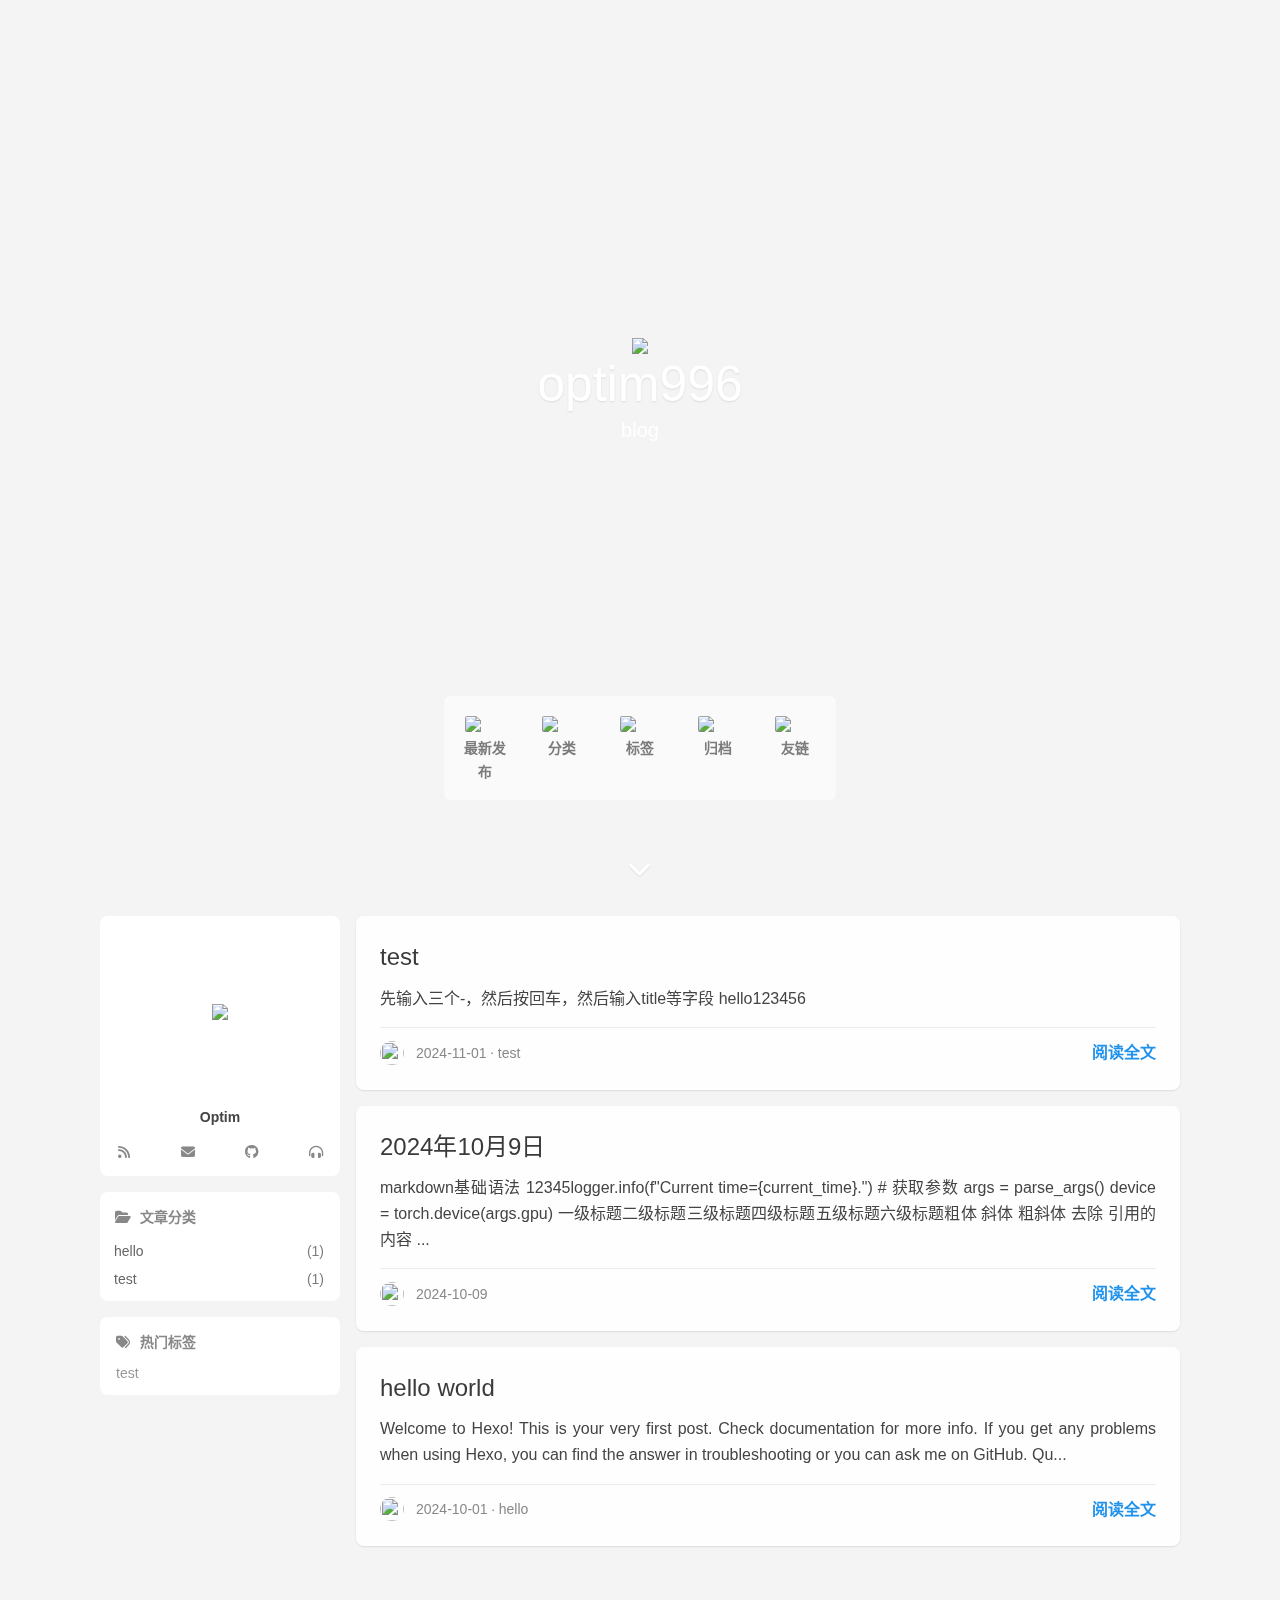
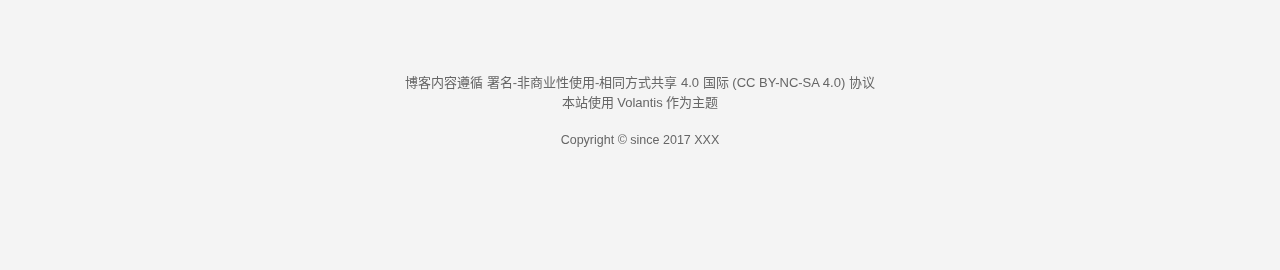
==== commit daa8c330: "Site updated: 2024-10-09 21:14:32" ====
--- a/index.html
+++ b/index.html
@@ -2270,7 +2270,7 @@
     root: '/',
     debug: "env",
     default: {"avatar":"https://unpkg.com/volantis-static@0.0.1660614606622/media/placeholder/avatar/round/3442075.svg","link":"https://unpkg.com/volantis-static@0.0.1660614606622/media/placeholder/link/8f277b4ee0ecd.svg","cover":"https://unpkg.com/volantis-static@0.0.1660614606622/media/placeholder/cover/76b86c0226ffd.svg","image":"https://unpkg.com/volantis-static@0.0.1660614606622/media/placeholder/image/2659360.svg"},
-    lastupdate: new Date(1728479413682),
+    lastupdate: new Date(1728479665603),
     cdn: {
       izitoast_css: 'https://cdn.bootcdn.net/ajax/libs/izitoast/1.4.0/css/iziToast.min.css',
       izitoast_js: 'https://cdn.bootcdn.net/ajax/libs/izitoast/1.4.0/js/iziToast.min.js',
@@ -2791,7 +2791,16 @@
     
       
         markdown基础语法
-12345678910111213# 对数据流实例化   input_max_length = get_input_max_len(args.model_type)   pipeline = pipeline_class(tokenizer=tokenizer, max_length=input_max_length, \                      ...
+12345logger.info(f&quot;Current time=&#123;current_time&#125;.&quot;)    # 获取参数    args = parse_args()    device = torch.device(args.gpu)
+
+一级标题二级标题三级标题四级标题五级标题六级标题粗体
+斜体
+粗斜体
+去除
+
+引用的内容
+
+...
       
     
   </div>
